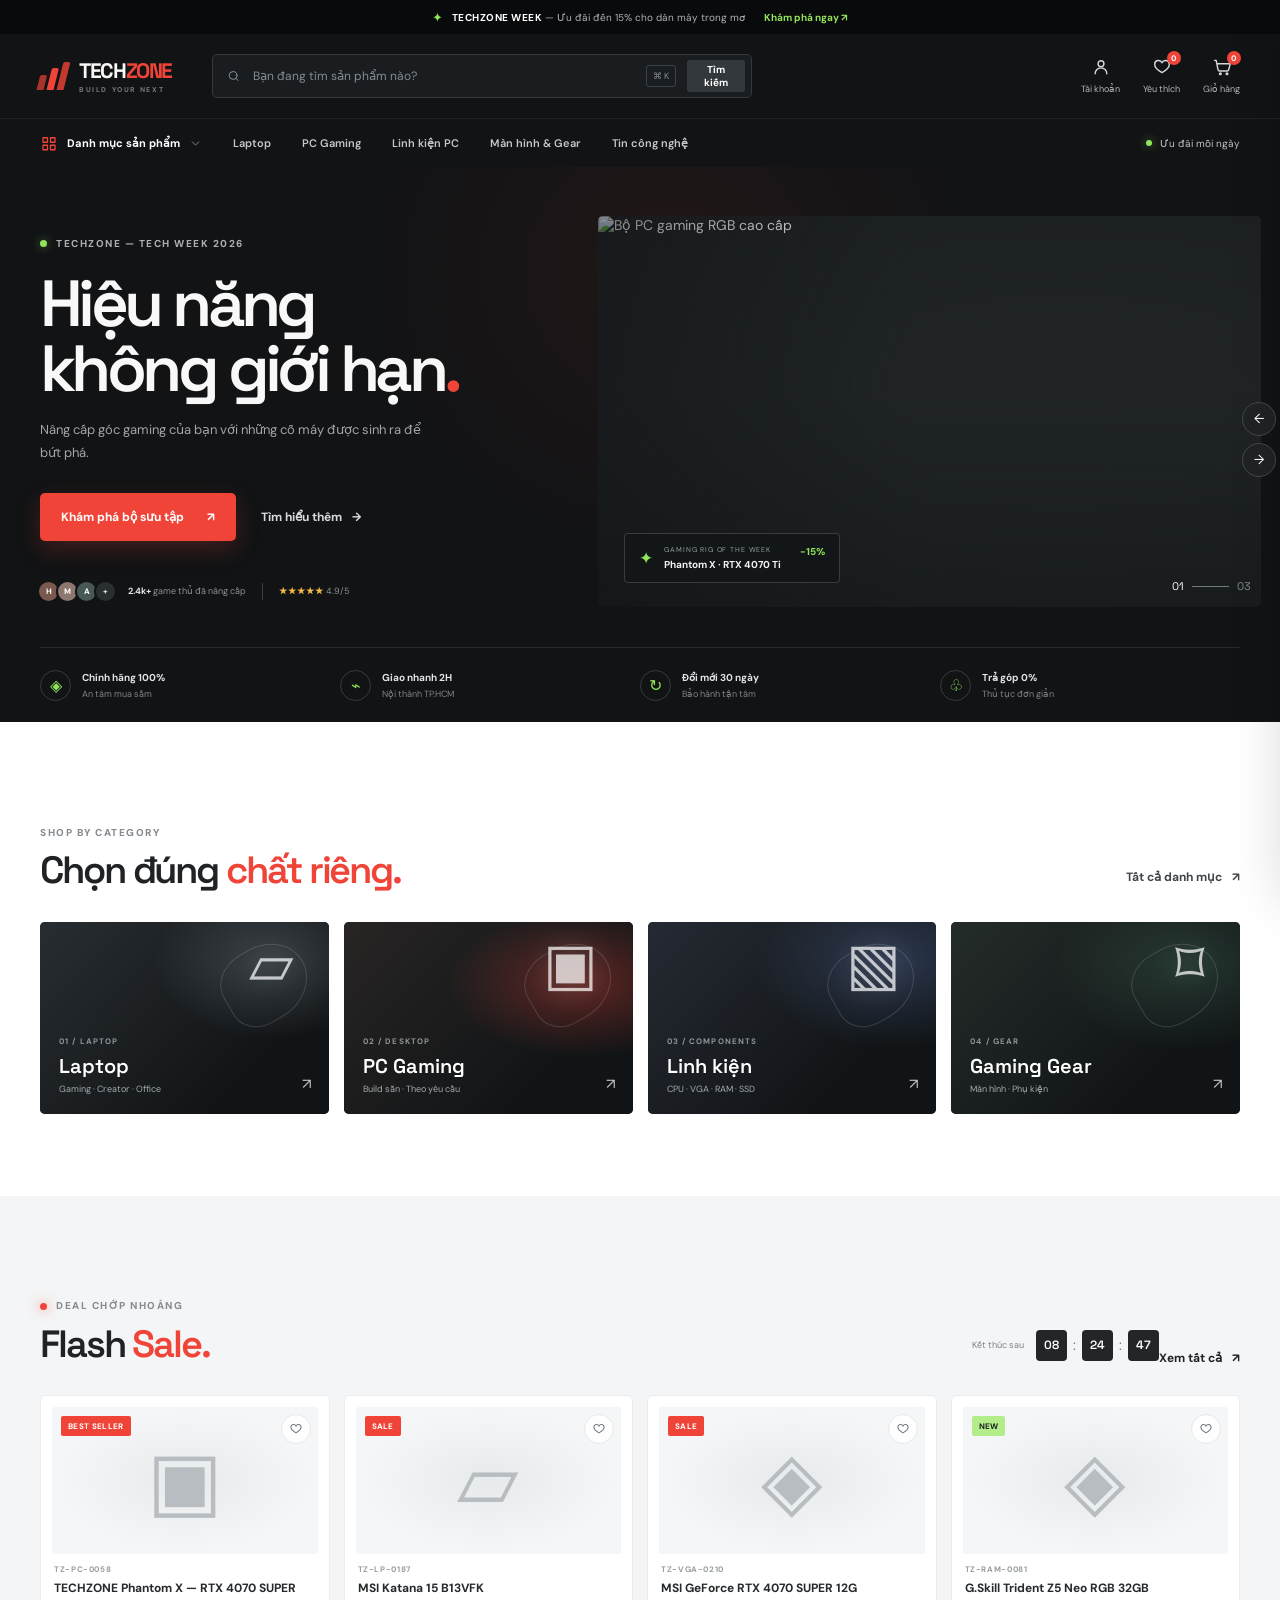
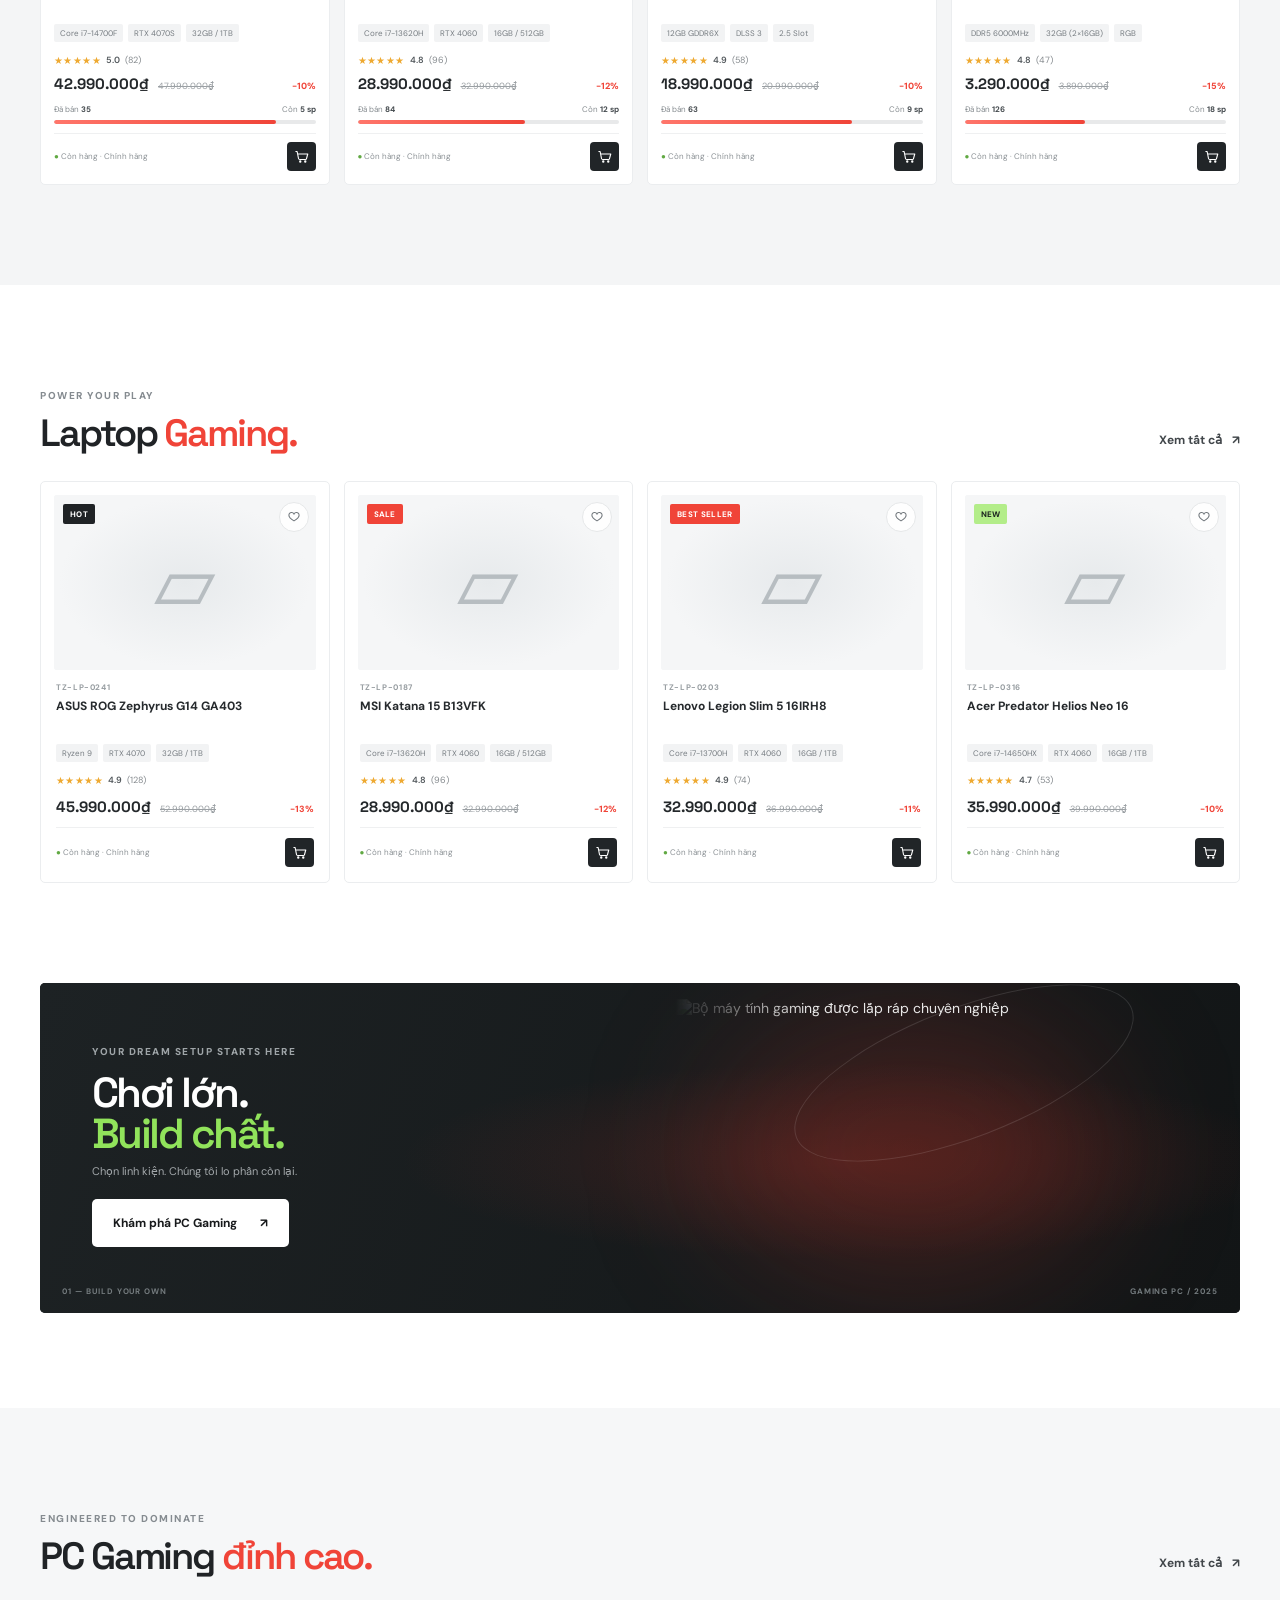
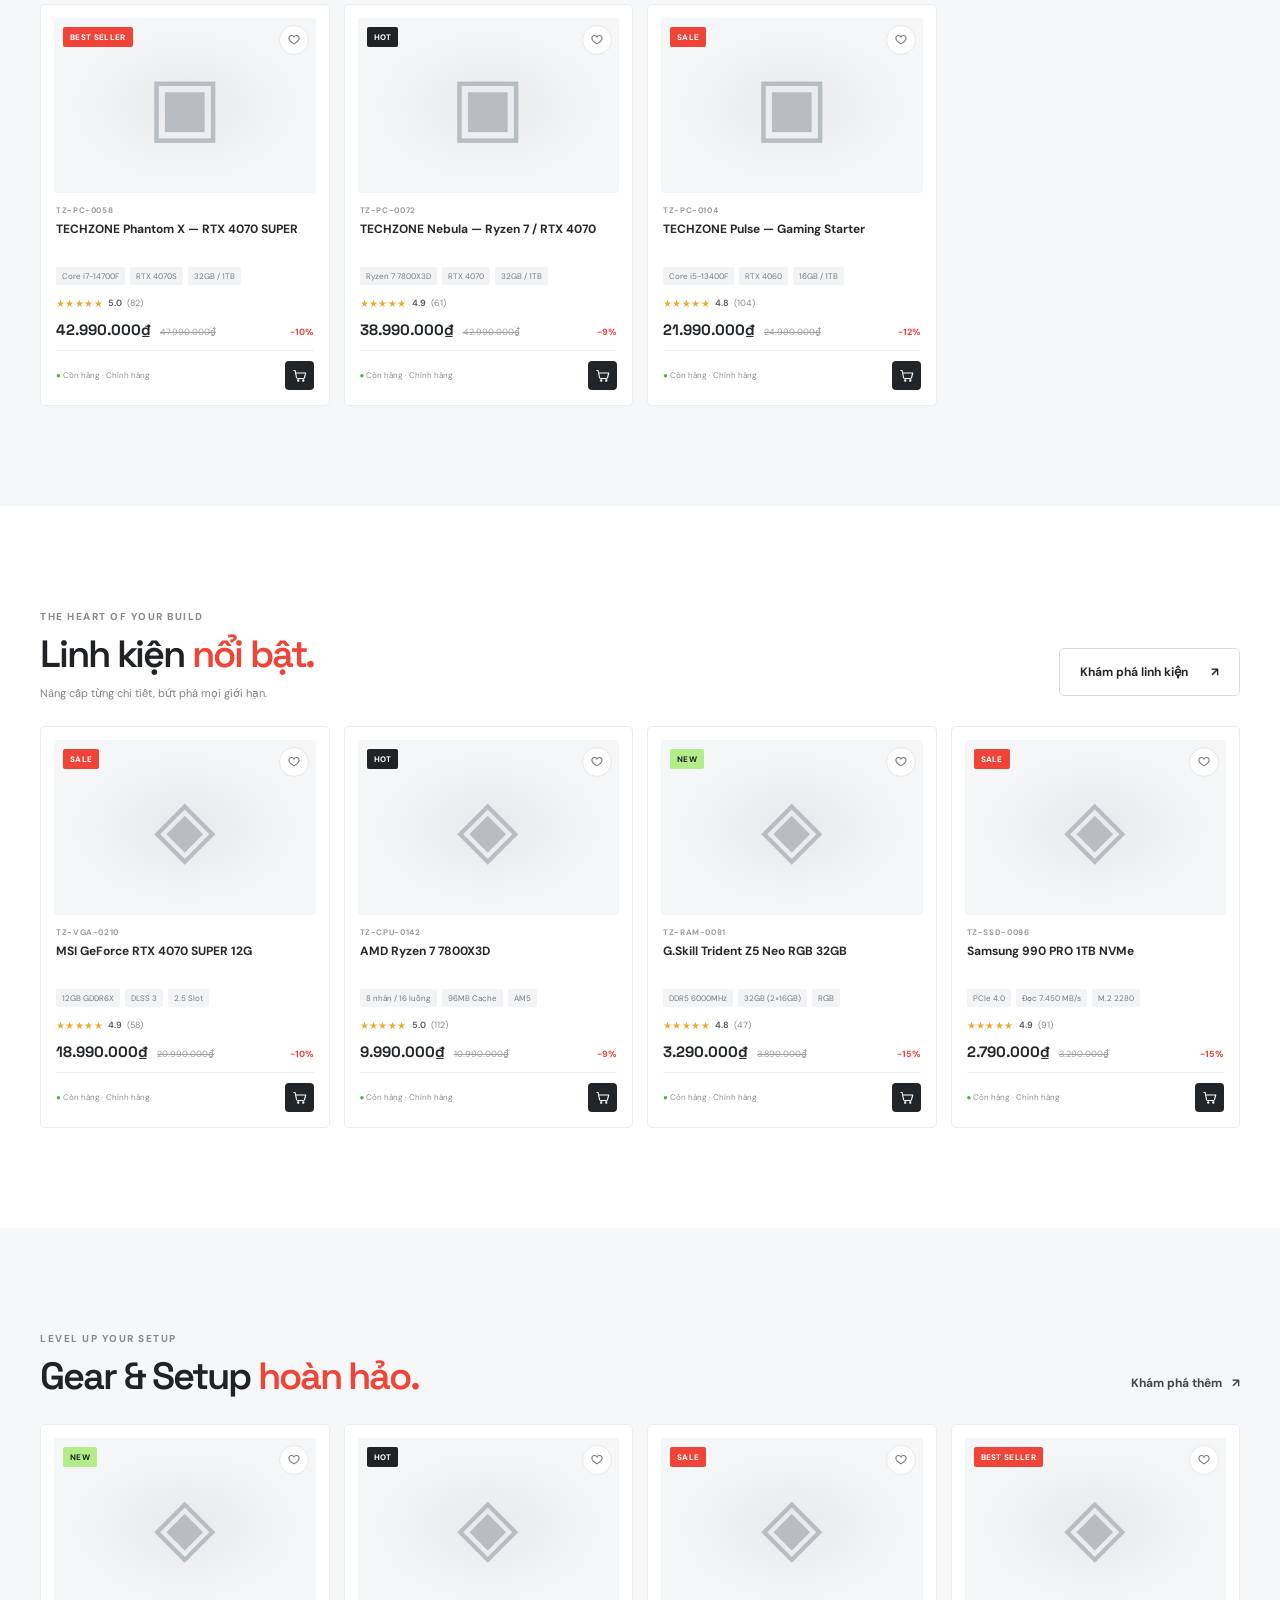
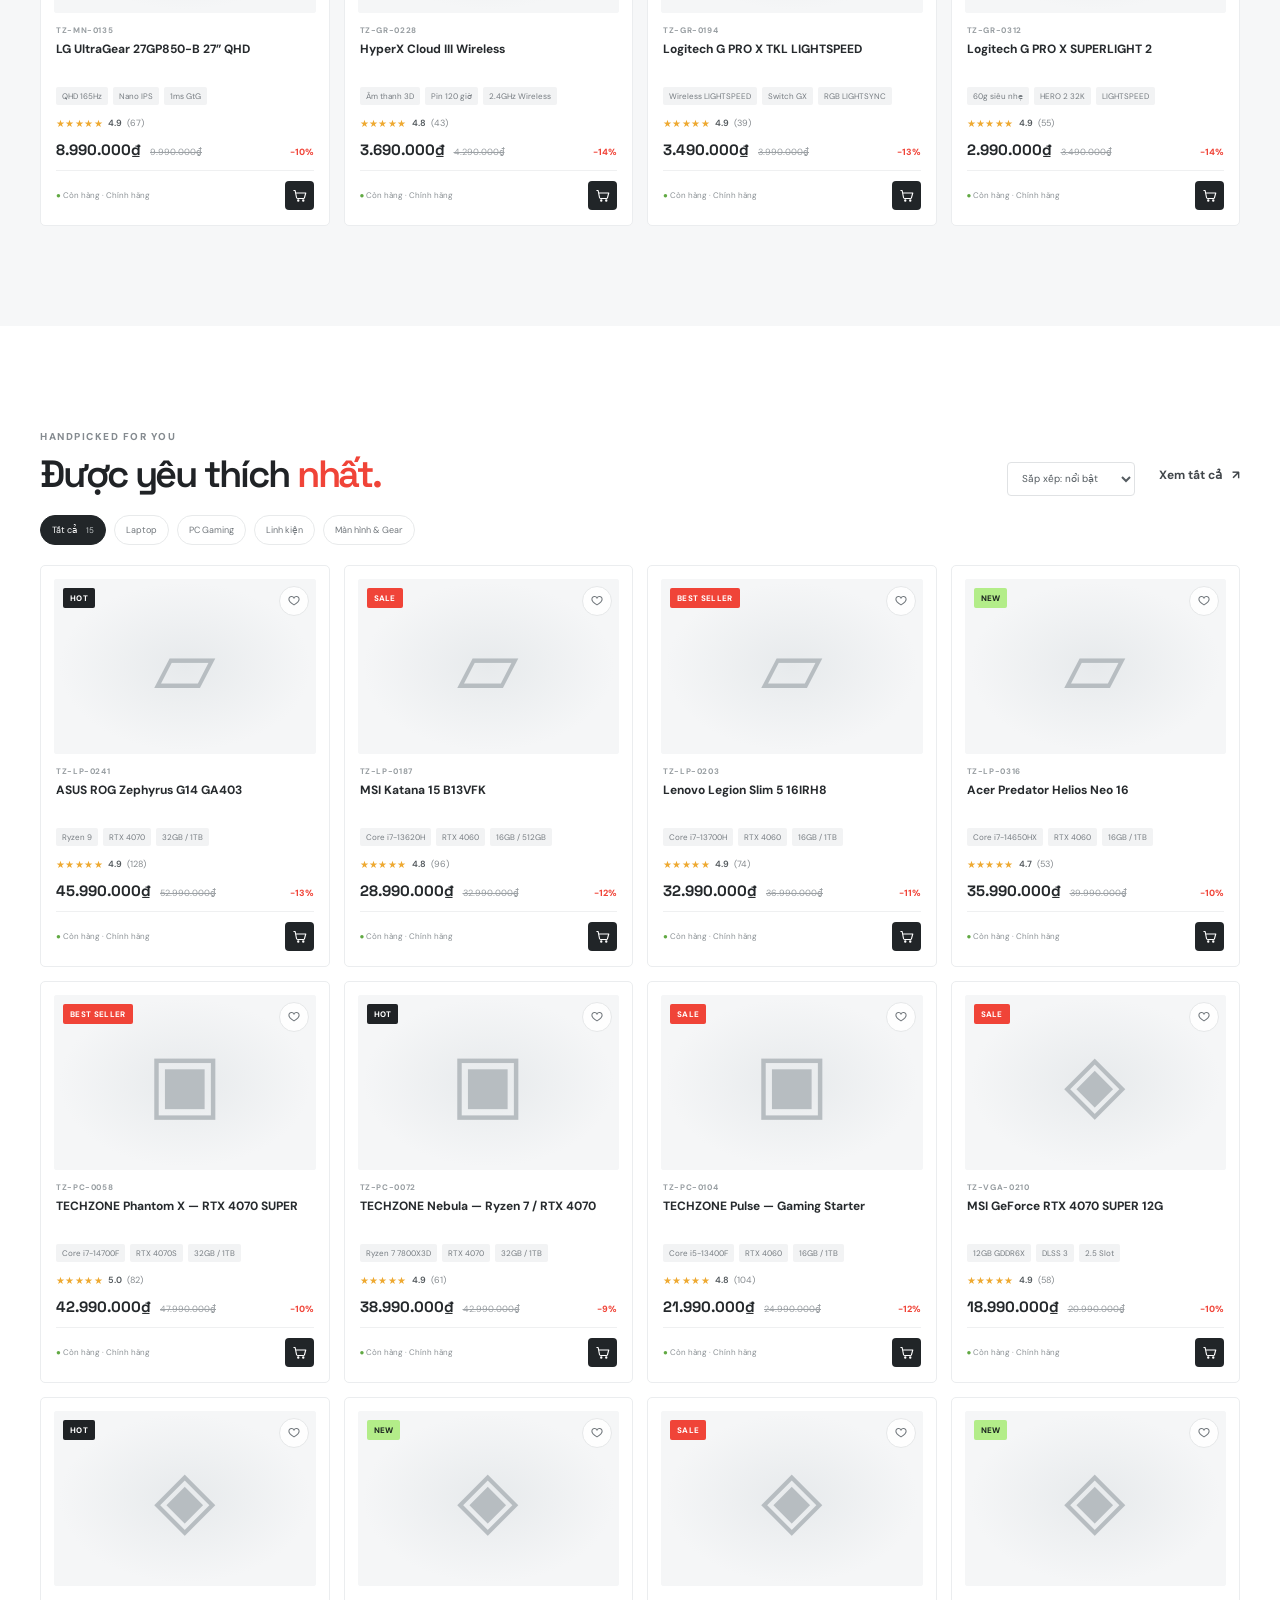
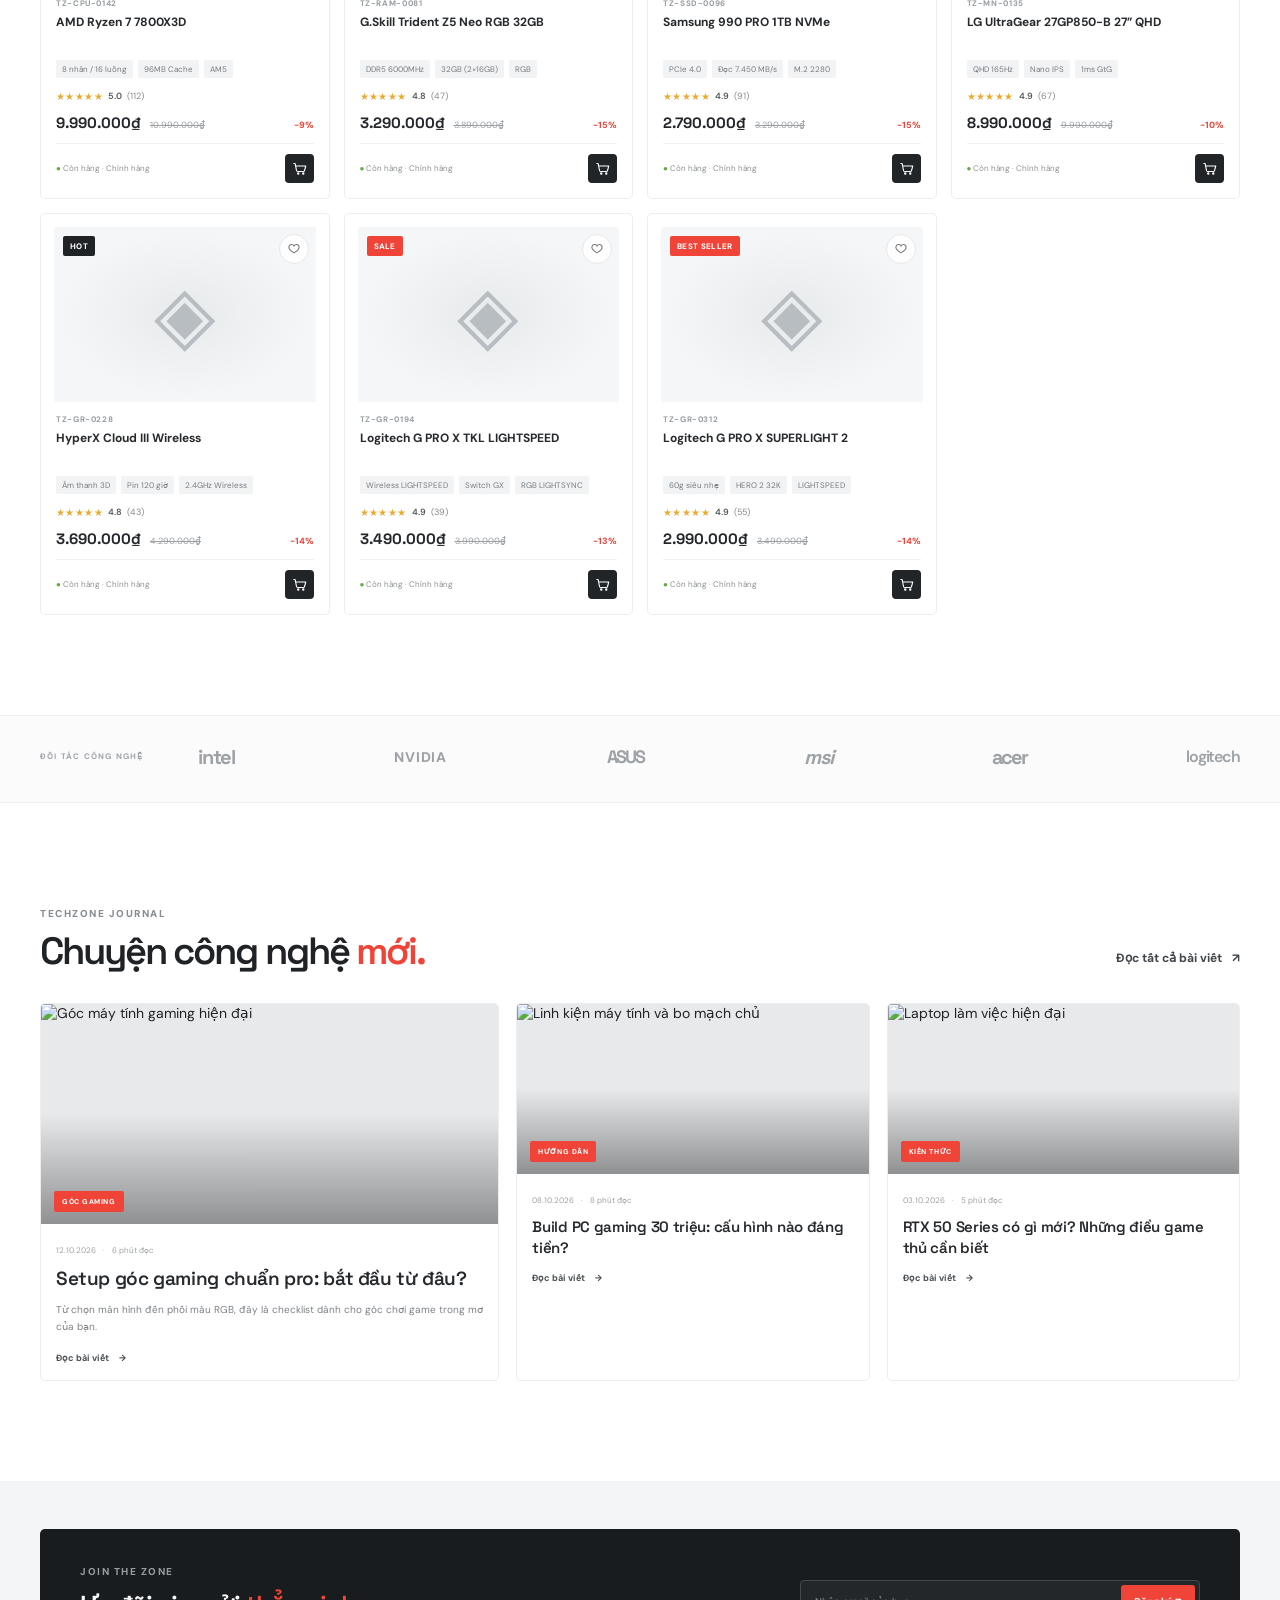
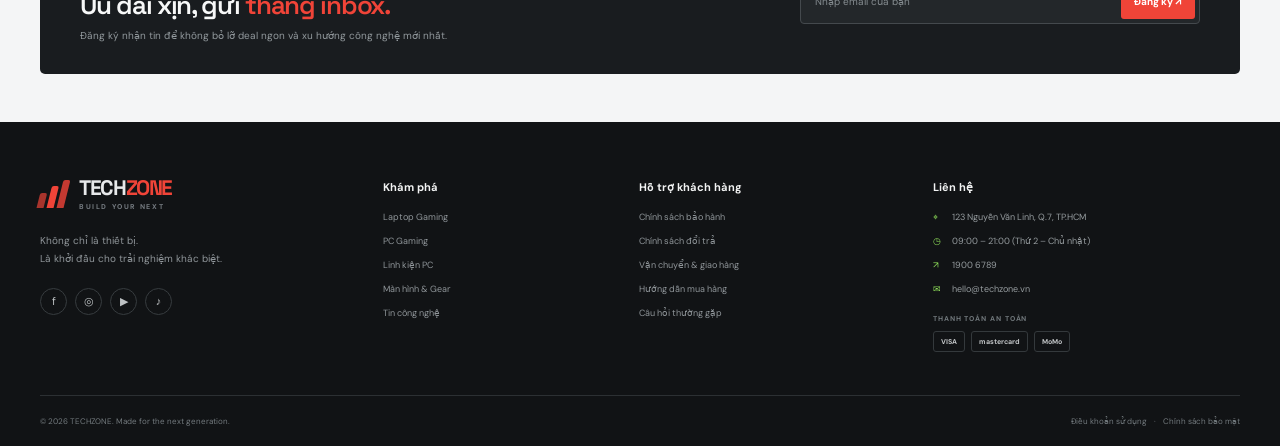
==== index.html @ 1dec79f9 "Add files via upload Cap Nhat Do An" ====
<!doctype html>
<html lang="vi">
<head>
  <meta charset="utf-8">
  <meta name="viewport" content="width=device-width, initial-scale=1">
  <meta name="theme-color" content="#101113">
  <meta name="description" content="TECHZONE - Máy tính, laptop gaming và linh kiện chính hãng với ưu đãi mỗi ngày.">
  <title>TECHZONE — Công nghệ trong tầm tay</title>
  <link rel="preconnect" href="https://fonts.googleapis.com">
  <link rel="preconnect" href="https://fonts.gstatic.com" crossorigin>
  <link href="https://fonts.googleapis.com/css2?family=DM+Sans:wght@400;500;600;700;800&family=Space+Grotesk:wght@400;500;600;700&display=swap" rel="stylesheet">
  <link rel="stylesheet" href="css/style.css">
  <script src="js/script.js" defer></script>
</head>
<body>
  <div class="announcement">
    <div class="container announcement-inner">
      <span class="announcement-mark">✦</span>
      <p><strong>TECHZONE WEEK</strong> — Ưu đãi đến 15% cho dàn máy trong mơ</p>
      <a href="#flash-sale">Khám phá ngay <span aria-hidden="true">↗</span></a>
    </div>
  </div>

  <header class="site-header">
    <div class="container header-main">
      <button class="icon-button mobile-menu-toggle" id="mobile-menu-toggle" aria-label="Mở danh mục" aria-expanded="false">
        <svg viewBox="0 0 24 24"><path d="M4 7h16M4 12h16M4 17h16"/></svg>
      </button>
      <a class="brand" href="#" aria-label="TECHZONE - Trang chủ">
        <span class="brand-mark"><span></span><span></span><span></span></span>
        <span class="brand-name">TECH<span>ZONE</span><small>BUILD YOUR NEXT</small></span>
      </a>

      <form class="search-box" id="search-form" role="search">
        <svg viewBox="0 0 24 24" aria-hidden="true"><circle cx="11" cy="11" r="7"/><path d="m20 20-4-4"/></svg>
        <input id="search-input" type="search" placeholder="Bạn đang tìm sản phẩm nào?" autocomplete="off" aria-label="Tìm kiếm sản phẩm">
        <kbd>⌘ K</kbd>
        <button type="submit" aria-label="Tìm kiếm">Tìm kiếm</button>
      </form>

      <div class="header-actions">
        <button class="header-action account-action" type="button" aria-label="Tài khoản">
          <span class="action-icon"><svg viewBox="0 0 24 24"><circle cx="12" cy="8" r="3.5"/><path d="M5 20a7 7 0 0 1 14 0"/></svg></span>
          <span class="action-label">Tài khoản</span>
        </button>
        <button class="header-action wishlist-action" id="wishlist-shortcut" type="button" aria-label="Danh sách yêu thích">
          <span class="action-icon"><svg viewBox="0 0 24 24"><path d="M20.8 8.7c0 5.2-8.8 10-8.8 10s-8.8-4.8-8.8-10a4.6 4.6 0 0 1 8.8-1.8 4.6 4.6 0 0 1 8.8 1.8Z"/></svg><i class="count-badge" id="wishlist-count">0</i></span>
          <span class="action-label">Yêu thích</span>
        </button>
        <button class="header-action cart-action" id="cart-open" type="button" aria-label="Mở giỏ hàng">
          <span class="action-icon"><svg viewBox="0 0 24 24"><path d="M3 4h2l2.2 11.2a2 2 0 0 0 2 1.6h8.9a2 2 0 0 0 1.9-1.5L22 8H6"/><circle cx="10" cy="20" r="1"/><circle cx="18" cy="20" r="1"/></svg><i class="count-badge" id="cart-count">0</i></span>
          <span class="action-label">Giỏ hàng</span>
        </button>
      </div>
    </div>
    <div class="nav-wrap" id="nav-wrap">
      <nav class="container main-nav" aria-label="Danh mục chính">
        <div class="category-nav">
          <button class="category-trigger" id="category-trigger" aria-expanded="false" aria-controls="category-menu">
            <svg viewBox="0 0 24 24"><path d="M4 5h6v6H4zM14 5h6v6h-6zM4 15h6v6H4zM14 15h6v6h-6z"/></svg>
            Danh mục sản phẩm <svg class="chevron" viewBox="0 0 24 24"><path d="m6 9 6 6 6-6"/></svg>
          </button>
          <div class="mega-menu" id="category-menu">
            <div>
              <p class="mega-title">MÁY TÍNH &amp; THIẾT BỊ</p>
              <a href="#laptop">Laptop Gaming <span>→</span></a><a href="#pc-gaming">PC Gaming <span>→</span></a><a href="#laptop">Laptop văn phòng <span>→</span></a><a href="#gear">Màn hình <span>→</span></a>
            </div>
            <div>
              <p class="mega-title">LINH KIỆN PC</p>
              <a href="#components">Card đồ họa <span>→</span></a><a href="#components">CPU &amp; Mainboard <span>→</span></a><a href="#components">RAM &amp; SSD <span>→</span></a><a href="#components">Nguồn &amp; Tản nhiệt <span>→</span></a>
            </div>
            <div class="mega-feature">
              <span class="eyebrow">PC BUILDER</span><strong>Build cấu hình<br>của riêng bạn.</strong><a href="#pc-gaming">Bắt đầu khám phá <span>↗</span></a>
            </div>
          </div>
        </div>
        <a href="#laptop">Laptop</a><a href="#pc-gaming">PC Gaming</a><a href="#components">Linh kiện PC</a><a href="#gear">Màn hình &amp; Gear</a><a href="#news">Tin công nghệ</a>
        <span class="nav-promo"><span class="live-dot"></span> Ưu đãi mỗi ngày</span>
      </nav>
    </div>
  </header>

  <main>
    <section class="hero-section">
      <div class="container hero-layout">
        <div class="hero-copy">
          <span class="eyebrow hero-eyebrow"><span class="live-dot"></span> TECHZONE — TECH WEEK 2026</span>
          <h1 id="hero-title">Hiệu năng<br>không giới hạn<span>.</span></h1>
          <p id="hero-description">Nâng cấp góc gaming của bạn với những cỗ máy được sinh ra để bứt phá.</p>
          <div class="hero-cta">
            <a class="button button-primary" id="hero-cta" href="#pc-gaming">Khám phá bộ sưu tập <span>↗</span></a>
            <a class="text-link" href="#featured">Tìm hiểu thêm <span>→</span></a>
          </div>
          <div class="hero-proof">
            <div class="avatar-stack"><i>H</i><i>M</i><i>A</i><b>+</b></div>
            <span><strong>2.4k+</strong> game thủ đã nâng cấp</span>
            <span class="proof-divider"></span>
            <span class="rating-proof"><b>★★★★★</b> 4.9/5</span>
          </div>
        </div>
        <div class="hero-visual">
          <div class="hero-image-wrap">
            <img id="hero-image" src="https://images.unsplash.com/photo-1587202372775-e229f172b9d7?auto=format&fit=crop&w=1200&q=85" alt="Bộ PC gaming RGB cao cấp" fetchpriority="high">
          </div>
          <div class="hero-image-shade"></div>
          <div class="hero-product-tag"><span class="tag-icon">✦</span><span><small>GAMING RIG OF THE WEEK</small><strong>Phantom X · RTX 4070 Ti</strong></span><b>−15%</b></div>
          <div class="hero-slide-count"><span id="slide-current">01</span><i></i> <span>03</span></div>
          <div class="hero-controls">
            <button id="hero-prev" aria-label="Slide trước">←</button><button id="hero-next" aria-label="Slide tiếp theo">→</button>
          </div>
          <div class="hero-orbit orbit-one"></div><div class="hero-orbit orbit-two"></div>
        </div>
      </div>
      <div class="container hero-bottom">
        <div class="hero-feature"><span class="feature-icon">◈</span><span><strong>Chính hãng 100%</strong><small>An tâm mua sắm</small></span></div>
        <div class="hero-feature"><span class="feature-icon">⌁</span><span><strong>Giao nhanh 2H</strong><small>Nội thành TP.HCM</small></span></div>
        <div class="hero-feature"><span class="feature-icon">↻</span><span><strong>Đổi mới 30 ngày</strong><small>Bảo hành tận tâm</small></span></div>
        <div class="hero-feature"><span class="feature-icon">♧</span><span><strong>Trả góp 0%</strong><small>Thủ tục đơn giản</small></span></div>
      </div>
    </section>

    <section class="category-section section-pad">
      <div class="container">
        <div class="section-heading">
          <div><span class="eyebrow">SHOP BY CATEGORY</span><h2>Chọn đúng <span>chất riêng.</span></h2></div>
          <a class="text-link" href="#featured">Tất cả danh mục <span>↗</span></a>
        </div>
        <div class="category-grid">
          <a class="category-card category-laptop" href="#laptop"><div class="category-symbol">▱</div><span class="category-number">01 / LAPTOP</span><strong>Laptop</strong><small>Gaming · Creator · Office</small><span class="category-arrow">↗</span></a>
          <a class="category-card category-pc" href="#pc-gaming"><div class="category-symbol">▣</div><span class="category-number">02 / DESKTOP</span><strong>PC Gaming</strong><small>Build sẵn · Theo yêu cầu</small><span class="category-arrow">↗</span></a>
          <a class="category-card category-gpu" href="#components"><div class="category-symbol">▧</div><span class="category-number">03 / COMPONENTS</span><strong>Linh kiện</strong><small>CPU · VGA · RAM · SSD</small><span class="category-arrow">↗</span></a>
          <a class="category-card category-gear" href="#gear"><div class="category-symbol">⌑</div><span class="category-number">04 / GEAR</span><strong>Gaming Gear</strong><small>Màn hình · Phụ kiện</small><span class="category-arrow">↗</span></a>
        </div>
      </div>
    </section>

    <section class="flash-section section-pad" id="flash-sale">
      <div class="container">
        <div class="flash-header">
          <div class="section-heading">
            <div><span class="eyebrow"><span class="live-dot"></span> DEAL CHỚP NHOÁNG</span><h2>Flash <span>Sale.</span></h2></div>
            <div class="countdown" aria-label="Thời gian còn lại"><span class="countdown-label">Kết thúc sau</span><b id="countdown-hours">08</b><i>:</i><b id="countdown-minutes">24</b><i>:</i><b id="countdown-seconds">51</b></div>
          </div>
          <a class="text-link" href="#featured">Xem tất cả <span>↗</span></a>
        </div>
        <div class="flash-track" id="flash-grid"></div>
      </div>
    </section>

    <section class="showcase-section section-pad" id="laptop">
      <div class="container">
        <div class="section-heading">
          <div><span class="eyebrow">POWER YOUR PLAY</span><h2>Laptop <span>Gaming.</span></h2></div>
          <div class="heading-actions"><button class="sort-control" data-sort="laptop" aria-label="Sắp xếp laptop">Giá: nổi bật <span>⌄</span></button><a class="text-link" href="#featured">Xem tất cả <span>↗</span></a></div>
        </div>
        <div class="product-grid" id="laptop-grid"></div>
      </div>
    </section>

    <section class="promo-banner-section">
      <div class="container">
        <div class="promo-banner">
          <div class="promo-copy"><span class="eyebrow">YOUR DREAM SETUP STARTS HERE</span><h2>Chơi lớn.<br><span>Build chất.</span></h2><p>Chọn linh kiện. Chúng tôi lo phần còn lại.</p><a class="button button-light" href="#pc-gaming">Khám phá PC Gaming <span>↗</span></a></div>
          <div class="promo-art"><div class="promo-glow"></div><img src="https://images.unsplash.com/photo-1591488320449-011701bb6704?auto=format&fit=crop&w=1000&q=85" alt="Bộ máy tính gaming được lắp ráp chuyên nghiệp" loading="lazy"></div>
          <div class="promo-caption"><span>01 — BUILD YOUR OWN</span><span>GAMING PC / 2025</span></div>
          <span class="promo-orbit"></span>
        </div>
      </div>
    </section>

    <section class="showcase-section pc-section section-pad" id="pc-gaming">
      <div class="container">
        <div class="section-heading">
          <div><span class="eyebrow">ENGINEERED TO DOMINATE</span><h2>PC Gaming <span>đỉnh cao.</span></h2></div>
          <div class="heading-actions"><button class="sort-control" data-sort="pc" aria-label="Sắp xếp PC Gaming">Giá: nổi bật <span>⌄</span></button><a class="text-link" href="#featured">Xem tất cả <span>↗</span></a></div>
        </div>
        <div class="product-grid" id="pc-grid"></div>
      </div>
    </section>

    <section class="component-section section-pad" id="components">
      <div class="container">
        <div class="component-heading">
          <div><span class="eyebrow">THE HEART OF YOUR BUILD</span><h2>Linh kiện <span>nổi bật.</span></h2><p>Nâng cấp từng chi tiết, bứt phá mọi giới hạn.</p></div>
          <a class="button button-outline" href="#featured">Khám phá linh kiện <span>↗</span></a>
        </div>
        <div class="product-grid" id="component-grid"></div>
      </div>
    </section>

    <section class="showcase-section pc-section section-pad" id="gear">
      <div class="container">
        <div class="section-heading">
          <div><span class="eyebrow">LEVEL UP YOUR SETUP</span><h2>Gear &amp; Setup <span>hoàn hảo.</span></h2></div>
          <a class="text-link" href="#featured">Khám phá thêm <span>↗</span></a>
        </div>
        <div class="product-grid" id="gear-grid"></div>
      </div>
    </section>

    <section class="showcase-section section-pad" id="featured">
      <div class="container">
        <div class="section-heading">
          <div><span class="eyebrow">HANDPICKED FOR YOU</span><h2>Được yêu thích <span>nhất.</span></h2></div>
          <div class="heading-actions">
            <label class="sr-only" for="product-sort">Sắp xếp sản phẩm</label>
            <select class="sort-select" id="product-sort"><option value="featured">Sắp xếp: nổi bật</option><option value="price-asc">Giá: thấp đến cao</option><option value="price-desc">Giá: cao đến thấp</option><option value="discount">Ưu đãi tốt nhất</option></select>
            <a class="text-link" href="#featured">Xem tất cả <span>↗</span></a>
          </div>
        </div>
        <div class="filter-row" id="filter-row">
          <button class="filter-chip active" data-filter="all">Tất cả <span>15</span></button><button class="filter-chip" data-filter="laptop">Laptop</button><button class="filter-chip" data-filter="pc">PC Gaming</button><button class="filter-chip" data-filter="component">Linh kiện</button><button class="filter-chip" data-filter="gear">Màn hình &amp; Gear</button>
          <span class="search-results" id="search-results" aria-live="polite"></span>
        </div>
        <div class="product-grid" id="featured-grid"></div>
        <div class="empty-state" id="empty-state" hidden><span>⌕</span><h3>Chưa tìm thấy sản phẩm phù hợp</h3><p>Thử từ khóa khác hoặc bỏ bộ lọc để khám phá thêm nhé.</p><button class="button button-outline" id="clear-search">Xóa tìm kiếm</button></div>
      </div>
    </section>

    <section class="brands-section">
      <div class="container brands-inner"><span class="eyebrow">ĐỐI TÁC CÔNG NGHỆ</span><div class="brand-list" aria-label="Thương hiệu đối tác"><span>intel</span><span class="brand-nvidia">NVIDIA</span><span class="brand-asus">ASUS</span><span class="brand-msi">msi</span><span class="brand-acer">acer</span><span class="brand-logi">logitech</span></div></div>
    </section>

    <section class="news-section section-pad" id="news">
      <div class="container">
        <div class="section-heading"><div><span class="eyebrow">TECHZONE JOURNAL</span><h2>Chuyện công nghệ <span>mới.</span></h2></div><a class="text-link" href="#news">Đọc tất cả bài viết <span>↗</span></a></div>
        <div class="news-grid">
        <article class="news-card news-featured"><a href="#news" class="news-image"><img src="https://images.unsplash.com/photo-1593305841991-05c297ba4575?auto=format&fit=crop&w=1000&q=80" alt="Góc máy tính gaming hiện đại" loading="lazy"><span class="news-category">GÓC GAMING</span></a><div class="news-info"><span class="news-meta">12.10.2026 <i>·</i> 6 phút đọc</span><h3><a href="#news">Setup góc gaming chuẩn pro: bắt đầu từ đâu?</a></h3><p>Từ chọn màn hình đến phối màu RGB, đây là checklist dành cho góc chơi game trong mơ của bạn.</p><a class="text-link" href="#news">Đọc bài viết <span>→</span></a></div></article>
        <article class="news-card"><a href="#news" class="news-image"><img src="https://images.unsplash.com/photo-1587202372634-32705e3bf49c?auto=format&fit=crop&w=800&q=80" alt="Linh kiện máy tính và bo mạch chủ" loading="lazy"><span class="news-category">HƯỚNG DẪN</span></a><div class="news-info"><span class="news-meta">08.10.2026 <i>·</i> 8 phút đọc</span><h3><a href="#news">Build PC gaming 30 triệu: cấu hình nào đáng tiền?</a></h3><a class="text-link" href="#news">Đọc bài viết <span>→</span></a></div></article>
        <article class="news-card"><a href="#news" class="news-image"><img src="https://images.unsplash.com/photo-1593640408182-31c70c8268f5?auto=format&fit=crop&w=800&q=80" alt="Laptop làm việc hiện đại" loading="lazy"><span class="news-category">KIẾN THỨC</span></a><div class="news-info"><span class="news-meta">03.10.2026 <i>·</i> 5 phút đọc</span><h3><a href="#news">RTX 50 Series có gì mới? Những điều game thủ cần biết</a></h3><a class="text-link" href="#news">Đọc bài viết <span>→</span></a></div></article>
        </div>
      </div>
    </section>

    <section class="newsletter-section"><div class="container newsletter-inner"><div><span class="eyebrow">JOIN THE ZONE</span><h2>Ưu đãi xịn, gửi <span>thẳng inbox.</span></h2><p>Đăng ký nhận tin để không bỏ lỡ deal ngon và xu hướng công nghệ mới nhất.</p></div><form id="newsletter-form" class="newsletter-form"><label class="sr-only" for="newsletter-email">Email của bạn</label><input id="newsletter-email" type="email" placeholder="Nhập email của bạn" required><button type="submit" aria-label="Đăng ký nhận tin">Đăng ký <span>↗</span></button></form></div></section>
  </main>

  <footer class="site-footer">
    <div class="container footer-main">
      <div class="footer-about"><a class="brand footer-brand" href="#"><span class="brand-mark"><span></span><span></span><span></span></span><span class="brand-name">TECH<span>ZONE</span><small>BUILD YOUR NEXT</small></span></a><p>Không chỉ là thiết bị.<br>Là khởi đầu cho trải nghiệm khác biệt.</p><div class="social-links"><a href="#footer" aria-label="Facebook">f</a><a href="#footer" aria-label="Instagram">◎</a><a href="#footer" aria-label="Youtube">▶</a><a href="#footer" aria-label="TikTok">♪</a></div></div>
      <div class="footer-column"><h3>Khám phá</h3><a href="#laptop">Laptop Gaming</a><a href="#pc-gaming">PC Gaming</a><a href="#components">Linh kiện PC</a><a href="#gear">Màn hình &amp; Gear</a><a href="#news">Tin công nghệ</a></div>
      <div class="footer-column"><h3>Hỗ trợ khách hàng</h3><a href="#footer">Chính sách bảo hành</a><a href="#footer">Chính sách đổi trả</a><a href="#footer">Vận chuyển &amp; giao hàng</a><a href="#footer">Hướng dẫn mua hàng</a><a href="#footer">Câu hỏi thường gặp</a></div>
      <div class="footer-contact"><h3>Liên hệ</h3><p><span>⌖</span> 123 Nguyễn Văn Linh, Q.7, TP.HCM</p><p><span>◷</span> 09:00 – 21:00 (Thứ 2 – Chủ nhật)</p><a href="tel:19006789"><span>↗</span> 1900 6789</a><a href="mailto:hello@techzone.vn"><span>✉</span> hello@techzone.vn</a><div class="payment-label">THANH TOÁN AN TOÀN</div><div class="payment-methods"><b>VISA</b><b>mastercard</b><b>MoMo</b></div></div>
    </div>
    <div class="container footer-bottom"><span>© 2026 TECHZONE. Made for the next generation.</span><span>Điều khoản sử dụng <i>·</i> Chính sách bảo mật</span></div>
  </footer>

  <div class="overlay" id="overlay"></div>
  <aside class="cart-drawer" id="cart-drawer" aria-label="Giỏ hàng" aria-hidden="true">
    <div class="drawer-header"><div><span class="eyebrow">YOUR SELECTION</span><h2>Giỏ hàng <span id="drawer-item-count">(0)</span></h2></div><button class="close-button" id="cart-close" aria-label="Đóng giỏ hàng">×</button></div>
    <div class="cart-items" id="cart-items"></div>
    <div class="cart-empty" id="cart-empty"><span>▱</span><h3>Giỏ hàng đang trống</h3><p>Thêm món đồ yêu thích để bắt đầu build setup nhé.</p><button class="button button-outline" id="continue-shopping">Tiếp tục mua sắm</button></div>
    <div class="cart-summary" id="cart-summary"><div><span>Tạm tính</span><strong id="cart-subtotal">0₫</strong></div><div><span>Phí vận chuyển</span><strong class="free-shipping">Miễn phí</strong></div><div class="cart-total"><span>Tổng cộng</span><strong id="cart-total">0₫</strong></div><button class="button button-primary checkout-button" id="checkout-button">Tiến hành đặt hàng <span>→</span></button><small>Đã bao gồm VAT · Thanh toán an toàn</small></div>
  </aside>

  <dialog class="quick-view" id="quick-view" aria-label="Thông tin sản phẩm"><button class="close-button modal-close" id="modal-close" aria-label="Đóng">×</button><div class="quick-view-content" id="quick-view-content"></div></dialog>
  <div class="toast-region" id="toast-region" aria-live="polite"></div>
</body>
</html>
---- css/style.css ----
:root {
  color-scheme: dark;
  --ink: #111315;
  --ink-soft: #171a1d;
  --panel: #1b1e21;
  --panel-light: #22262a;
  --paper: #f5f6f7;
  --white: #fff;
  --muted: #8c9298;
  --muted-dark: #636970;
  --line: rgba(255, 255, 255, .1);
  --line-light: #e5e7e9;
  --red: #f04438;
  --red-dark: #d93027;
  --green: #91e35b;
  --font: "DM Sans", sans-serif;
  --display: "Space Grotesk", sans-serif;
  --container: 1200px;
  --shadow: 0 20px 60px rgba(15, 20, 25, .09);
}

* { box-sizing: border-box; }
html { scroll-behavior: smooth; scroll-padding-top: 100px; }
body { margin: 0; color: #202326; background: #fff; font-family: var(--font); font-size: 14px; -webkit-font-smoothing: antialiased; }
body, button, input, select { font-family: var(--font); }
button, a, select { -webkit-tap-highlight-color: transparent; }
button { color: inherit; }
a { color: inherit; text-decoration: none; }
img { display: block; max-width: 100%; }
.container { width: min(var(--container), calc(100% - 56px)); margin-inline: auto; }
.section-pad { padding: 100px 0; }
.sr-only { position: absolute; width: 1px; height: 1px; padding: 0; margin: -1px; overflow: hidden; clip: rect(0,0,0,0); white-space: nowrap; border: 0; }
.eyebrow { display: inline-flex; align-items: center; gap: 9px; color: #8a8f94; font-size: 10px; font-weight: 800; letter-spacing: .15em; line-height: 1.4; }
.live-dot { width: 7px; height: 7px; display: inline-block; border-radius: 50%; background: var(--red); box-shadow: 0 0 12px rgba(240, 68, 56, .7); }
.button { min-height: 48px; display: inline-flex; align-items: center; justify-content: center; gap: 23px; padding: 0 20px; border: 1px solid transparent; border-radius: 5px; cursor: pointer; font-size: 12px; font-weight: 700; transition: transform .2s, background .2s, box-shadow .2s, color .2s; }
.button:hover { transform: translateY(-2px); }
.button-primary { color: white; background: var(--red); box-shadow: 0 8px 24px rgba(240, 68, 56, .22); }
.button-primary:hover { background: #ff5548; box-shadow: 0 10px 28px rgba(240, 68, 56, .34); }
.button-outline { color: #25292c; border-color: #d9dcdf; background: transparent; }
.button-outline:hover { color: var(--red); border-color: var(--red); }
.button-light { color: #17191b; background: white; }
.button-light:hover { background: #e8e9eb; }
.text-link { display: inline-flex; align-items: center; gap: 10px; font-size: 12px; font-weight: 700; transition: color .2s, gap .2s; }
.text-link:hover { color: var(--red); gap: 15px; }

/* Announcement and navigation */
.announcement { height: 34px; color: #e6e7e8; background: #090a0b; font-size: 10px; }
.announcement-inner { height: 100%; display: flex; align-items: center; justify-content: center; gap: 9px; }
.announcement-mark { color: var(--green); font-size: 13px; }
.announcement p { margin: 0; color: #aeb2b5; }
.announcement p strong { color: #fff; letter-spacing: .05em; }
.announcement a { margin-left: 10px; color: var(--green); font-size: 10px; font-weight: 700; }
.site-header { position: relative; z-index: 20; background: #111315; color: #f8f8f8; }
.header-main { min-height: 84px; display: flex; align-items: center; gap: 40px; }
.brand { flex: 0 0 auto; display: inline-flex; align-items: center; gap: 11px; }
.brand-mark { height: 28px; width: 28px; display: inline-flex; align-items: flex-end; gap: 3px; transform: skew(-14deg); }
.brand-mark span { width: 7px; display: block; background: var(--red); border-radius: 2px 2px 0 0; }
.brand-mark span:first-child { height: 15px; opacity: .68; }
.brand-mark span:nth-child(2) { height: 22px; }
.brand-mark span:nth-child(3) { height: 28px; opacity: .8; }
.brand-name { position: relative; font-family: var(--display); font-size: 21px; line-height: 1; font-weight: 700; letter-spacing: -.065em; }
.brand-name > span { color: var(--red); }
.brand-name small { display: block; margin-top: 5px; font-family: var(--font); font-size: 7px; font-weight: 700; letter-spacing: .23em; color: #777d83; }
.search-box { height: 44px; max-width: 540px; flex: 1; display: flex; align-items: center; gap: 11px; padding: 0 6px 0 14px; border: 1px solid #363a3e; border-radius: 5px; background: #1a1d20; transition: border-color .2s, box-shadow .2s; }
.search-box:focus-within { border-color: var(--red); box-shadow: 0 0 0 3px rgba(240,68,56,.12); }
.search-box > svg, .header-action svg, .category-trigger svg { width: 18px; height: 18px; fill: none; stroke: currentColor; stroke-width: 1.7; stroke-linecap: round; stroke-linejoin: round; }
.search-box > svg { color: #92989e; }
.search-box input { width: 100%; min-width: 40px; border: 0; outline: 0; color: #f7f7f7; background: transparent; font-size: 12px; }
.search-box input::placeholder { color: #858b91; }
.search-box kbd { flex: 0 0 auto; padding: 4px 6px; border: 1px solid #3c4145; border-radius: 3px; color: #858b91; font: 9px var(--font); }
.search-box button { height: 32px; padding: 0 13px; border: 0; border-radius: 3px; color: white; background: #33383c; cursor: pointer; font-size: 10px; font-weight: 700; transition: background .2s; }
.search-box button:hover { background: var(--red); }
.header-actions { display: flex; align-items: center; gap: 23px; margin-left: auto; }
.header-action { display: flex; flex-direction: column; align-items: center; gap: 5px; padding: 0; border: 0; color: #d6d8da; background: transparent; cursor: pointer; }
.action-icon { position: relative; height: 21px; }
.action-icon svg { width: 20px; height: 20px; }
.action-label { color: #b4b8bb; font-size: 9px; white-space: nowrap; }
.header-action:hover, .header-action:hover .action-label { color: #fff; }
.count-badge { position: absolute; top: -6px; right: -9px; min-width: 14px; height: 14px; display: grid; place-items: center; padding: 0 3px; border-radius: 20px; color: #fff; background: var(--red); font-size: 8px; font-style: normal; font-weight: 700; }
.mobile-menu-toggle { display: none; }
.nav-wrap { border-top: 1px solid rgba(255,255,255,.065); }
.main-nav { height: 48px; display: flex; align-items: center; gap: 31px; }
.main-nav > a { color: #c5c8ca; font-size: 11px; font-weight: 600; transition: color .2s; }
.main-nav > a:hover { color: #fff; }
.category-nav { height: 100%; display: flex; align-items: center; }
.category-trigger { height: 100%; display: flex; align-items: center; gap: 9px; padding: 0; border: 0; color: #fff; background: transparent; cursor: pointer; font-size: 11px; font-weight: 700; }
.category-trigger > svg:first-child { color: var(--red); }
.category-trigger .chevron { width: 13px; height: 13px; color: #8b9094; transition: transform .2s; }
.category-trigger[aria-expanded="true"] .chevron { transform: rotate(180deg); }
.nav-promo { display: inline-flex; align-items: center; gap: 8px; margin-left: auto; color: #c1c4c6; font-size: 10px; }
.nav-promo .live-dot { width: 6px; height: 6px; background: var(--green); box-shadow: 0 0 10px rgba(145,227,91,.6); }
.mega-menu { position: absolute; top: calc(100% - 1px); left: max(28px, calc((100% - var(--container))/2)); z-index: 25; width: min(780px, calc(100vw - 56px)); display: grid; grid-template-columns: 1fr 1fr 1.2fr; gap: 30px; padding: 28px; border: 1px solid #303438; border-radius: 0 0 7px 7px; background: #171a1c; box-shadow: 0 25px 50px rgba(0,0,0,.3); opacity: 0; visibility: hidden; transform: translateY(8px); transition: .22s ease; }
.category-nav.menu-open .mega-menu { opacity: 1; visibility: visible; transform: translateY(0); }
.mega-title { margin: 0 0 14px; color: #767c81; font-size: 9px; font-weight: 800; letter-spacing: .12em; }
.mega-menu > div:not(.mega-feature) a { display: flex; justify-content: space-between; padding: 8px 0; color: #d1d3d4; font-size: 11px; }
.mega-menu > div:not(.mega-feature) a span { color: #73797e; }
.mega-menu > div:not(.mega-feature) a:hover { color: var(--red); }
.mega-feature { min-height: 155px; display: flex; flex-direction: column; align-items: flex-start; justify-content: center; padding: 21px; background: radial-gradient(ellipse at 100% 0, rgba(240,68,56,.25), transparent 60%), #202427; }
.mega-feature .eyebrow { color: #a5a9ad; font-size: 8px; }
.mega-feature strong { margin: 10px 0 14px; color: #fff; font: 600 20px/1.15 var(--display); }
.mega-feature a { color: var(--green); font-size: 10px; font-weight: 700; }

/* Hero */
.hero-section { position: relative; overflow: hidden; color: #f8f8f8; background: #111315; }
.hero-section:before { position: absolute; top: -220px; left: 25%; width: 700px; height: 650px; border-radius: 50%; background: radial-gradient(ellipse, rgba(114,39,34,.16), transparent 66%); content: ""; pointer-events: none; }
.hero-layout { min-height: 480px; display: grid; grid-template-columns: .88fr 1.12fr; align-items: center; gap: 40px; padding-top: 24px; }
.hero-copy { position: relative; z-index: 2; padding: 28px 0 30px; }
.hero-eyebrow { color: #a9afb3; }
.hero-eyebrow .live-dot { background: var(--green); box-shadow: 0 0 10px rgba(145,227,91,.5); }
.hero-copy h1 { margin: 21px 0 16px; font: 600 clamp(43px, 5.1vw, 68px)/.99 var(--display); letter-spacing: -.07em; }
.hero-copy h1 span, .section-heading h2 span, .component-heading h2 span, .newsletter-inner h2 span { color: var(--red); }
.hero-copy > p { max-width: 390px; margin: 0; color: #a0a5a9; font-size: 13px; line-height: 1.8; }
.hero-cta { display: flex; align-items: center; gap: 25px; margin-top: 28px; }
.hero-cta .text-link { color: #d8dadb; }
.hero-proof { display: flex; align-items: center; gap: 11px; margin-top: 39px; color: #8c9296; font-size: 9px; }
.hero-proof strong { color: #e7e8e9; }
.avatar-stack { display: flex; align-items: center; padding-left: 1px; }
.avatar-stack i, .avatar-stack b { width: 23px; height: 23px; display: grid; place-items: center; margin-left: -4px; border: 2px solid #111315; border-radius: 50%; color: white; background: #79594d; font-size: 8px; font-style: normal; font-weight: 700; }
.avatar-stack i:nth-child(2) { background: #8c7771; }
.avatar-stack i:nth-child(3) { background: #475857; }
.avatar-stack b { color: #e6e9e9; background: #292e31; }
.proof-divider { width: 1px; height: 17px; margin: 0 5px; background: #3a3e40; }
.rating-proof b { color: #f4b844; letter-spacing: 1px; }
.hero-visual { position: relative; height: 430px; margin-right: -25px; }
.hero-image-wrap { position: absolute; inset: 12px 4px 27px 8px; overflow: hidden; border-radius: 5px; background: #202426; }
.hero-image-wrap:after { position: absolute; inset: 0; background: linear-gradient(90deg, rgba(17,19,21,.38), transparent 48%), linear-gradient(0deg, rgba(17,19,21,.35), transparent 55%); content: ""; }
.hero-image-wrap img { width: 100%; height: 100%; object-fit: cover; object-position: center; animation: heroReveal 1.2s ease both; }
.hero-image-shade { position: absolute; inset: 12px 4px 27px 8px; background: radial-gradient(ellipse at 70% 50%, transparent 30%, rgba(10,12,13,.18) 100%); pointer-events: none; }
.hero-product-tag { position: absolute; bottom: 51px; left: 34px; z-index: 2; display: flex; align-items: center; gap: 11px; padding: 11px 14px; border: 1px solid rgba(255,255,255,.16); border-radius: 4px; background: rgba(19,22,23,.83); backdrop-filter: blur(12px); }
.tag-icon { color: var(--green); font-size: 17px; }
.hero-product-tag small, .hero-product-tag strong { display: block; }
.hero-product-tag small { margin-bottom: 4px; color: #969da1; font-size: 7px; letter-spacing: .12em; }
.hero-product-tag strong { color: #f1f2f3; font-size: 10px; }
.hero-product-tag > b { align-self: flex-start; margin-left: 8px; color: var(--green); font-size: 10px; }
.hero-slide-count { position: absolute; right: 14px; bottom: 41px; display: flex; align-items: center; gap: 8px; color: #858b8f; font: 11px var(--display); }
.hero-slide-count span:first-child { color: #fff; }
.hero-slide-count i { width: 37px; height: 1px; background: #73797d; }
.hero-controls { position: absolute; top: 46%; right: -11px; z-index: 3; display: flex; flex-direction: column; gap: 7px; }
.hero-controls button { width: 34px; height: 34px; border: 1px solid #45494c; border-radius: 50%; color: white; background: #202326; cursor: pointer; transition: .2s; }
.hero-controls button:hover { border-color: var(--red); background: var(--red); }
.hero-orbit { position: absolute; z-index: -1; border: 1px solid rgba(240,68,56,.2); border-radius: 50%; transform: rotate(-20deg); }
.orbit-one { width: 500px; height: 150px; top: 55px; right: -80px; }
.orbit-two { width: 500px; height: 205px; top: 30px; right: -85px; opacity: .55; }
.hero-bottom { min-height: 75px; display: grid; grid-template-columns: repeat(4,1fr); border-top: 1px solid rgba(255,255,255,.09); }
.hero-feature { display: flex; align-items: center; gap: 11px; padding: 10px 15px 10px 0; }
.feature-icon { width: 31px; height: 31px; display: grid; place-items: center; border: 1px solid #373b3f; border-radius: 50%; color: var(--green); font-size: 16px; }
.hero-feature strong, .hero-feature small { display: block; }
.hero-feature strong { color: #e3e4e5; font-size: 10px; }
.hero-feature small { margin-top: 4px; color: #7f858a; font-size: 9px; }

/* Shared section headings */
.section-heading { display: flex; align-items: flex-end; justify-content: space-between; gap: 20px; margin-bottom: 30px; }
.section-heading .eyebrow, .component-heading .eyebrow { color: #858b90; }
.section-heading h2, .component-heading h2 { margin: 9px 0 0; color: #202326; font: 600 clamp(28px, 3vw, 38px)/1.13 var(--display); letter-spacing: -.055em; }
.section-heading > .text-link, .heading-actions .text-link { margin-bottom: 7px; color: #41464a; }
.heading-actions { display: flex; align-items: center; gap: 24px; }
.sort-select, .sort-control { height: 34px; padding: 0 10px; border: 1px solid #e0e2e4; border-radius: 4px; color: #555c61; background: white; cursor: pointer; font-size: 10px; }
.sort-control { display: none; }

/* Category cards */
.category-section { padding-bottom: 82px; }
.category-grid { display: grid; grid-template-columns: repeat(4, 1fr); gap: 15px; }
.category-card { position: relative; min-height: 192px; overflow: hidden; display: flex; flex-direction: column; justify-content: flex-end; padding: 19px; border-radius: 5px; color: #fff; background: #1b2023; isolation: isolate; transition: transform .25s, box-shadow .25s; }
.category-card:before { position: absolute; inset: 0; z-index: -1; background: radial-gradient(ellipse at 80% 20%, rgba(200,216,228,.2), transparent 36%), linear-gradient(135deg, #282d31, #111416 76%); content: ""; transition: transform .5s; }
.category-card:nth-child(2):before { background: radial-gradient(ellipse at 82% 32%, rgba(240,68,56,.34), transparent 40%), linear-gradient(135deg, #282524, #111416 75%); }
.category-card:nth-child(3):before { background: radial-gradient(ellipse at 86% 20%, rgba(85,112,170,.35), transparent 40%), linear-gradient(135deg, #252a33, #111416 75%); }
.category-card:nth-child(4):before { background: radial-gradient(ellipse at 82% 23%, rgba(83,142,115,.26), transparent 40%), linear-gradient(135deg, #242c29, #111416 75%); }
.category-card:after { position: absolute; top: 24px; right: 20px; width: 85px; height: 73px; border: 1px solid rgba(255,255,255,.14); border-radius: 45% 55% 60% 40%; transform: rotate(-30deg); content: ""; }
.category-card:hover { transform: translateY(-5px); box-shadow: var(--shadow); }
.category-card:hover:before { transform: scale(1.05); }
.category-symbol { position: absolute; top: 13px; right: 35px; color: rgba(255,255,255,.72); font: 58px/1 var(--display); text-shadow: 0 0 30px rgba(255,255,255,.16); }
.category-number { color: #8e9599; font-size: 8px; font-weight: 700; letter-spacing: .14em; }
.category-card strong { margin-top: 7px; font: 600 20px var(--display); }
.category-card small { margin-top: 4px; color: #a5aaad; font-size: 9px; }
.category-arrow { position: absolute; right: 18px; bottom: 20px; color: #c1c5c7; font-size: 15px; transition: color .2s, transform .2s; }
.category-card:hover .category-arrow { color: var(--green); transform: translate(2px,-2px); }

/* Flash sale and product cards */
.flash-section { background: #f4f5f6; }
.flash-section .section-heading { margin: 0; }
.flash-section .section-heading h2 span { color: var(--red); }
.flash-header { display: flex; align-items: flex-end; justify-content: space-between; margin-bottom: 29px; }
.flash-header .section-heading { flex: 1; }
.countdown { display: flex; align-items: center; gap: 6px; margin: 0 0 5px 33px; }
.countdown-label { margin-right: 6px; color: #7c8287; font-size: 9px; }
.countdown b { width: 31px; height: 31px; display: grid; place-items: center; border-radius: 4px; color: #fff; background: #222629; font: 600 12px var(--display); }
.countdown i { color: #73787c; font-style: normal; }
.flash-track { display: grid; grid-template-columns: repeat(4, 1fr); gap: 14px; }
.product-card { position: relative; min-width: 0; overflow: hidden; padding: 13px; border: 1px solid #ebedef; border-radius: 5px; background: #fff; transition: transform .25s, border-color .25s, box-shadow .25s; }
.product-card:hover { z-index: 2; border-color: #d5d8db; box-shadow: 0 16px 38px rgba(27,31,35,.1); transform: translateY(-5px); }
.product-media { position: relative; height: 175px; overflow: hidden; display: grid; place-items: center; border-radius: 3px; background: #f5f6f7; }
.product-media:before { position: absolute; inset: 0; background: radial-gradient(ellipse at 50% 53%, rgba(210,215,219,.28), transparent 68%); content: ""; }
.product-media img { position: relative; z-index: 1; width: 91%; height: 91%; object-fit: contain; mix-blend-mode: multiply; transition: transform .45s cubic-bezier(.2,.75,.25,1); }
.image-fallback { position: absolute; inset: 0; display: grid; place-items: center; color: #b7bdc1; background: radial-gradient(ellipse at 50% 50%, #e7eaec, #f5f6f7 68%); font: 80px/1 var(--display); }
.cart-line-image .image-fallback { font-size: 38px; }
.quick-view-image .image-fallback { font-size: 120px; }
[hidden] { display: none !important; }
.product-card:hover .product-media img { transform: scale(1.075); }
.product-badge { position: absolute; top: 9px; left: 9px; z-index: 2; padding: 5px 7px; border-radius: 2px; color: white; background: var(--red); font-size: 8px; font-weight: 800; letter-spacing: .04em; }
.product-badge.badge-new { color: #1c2520; background: #b3ed89; }
.product-badge.badge-hot { background: #202326; }
.wish-button { position: absolute; top: 7px; right: 7px; z-index: 2; width: 30px; height: 30px; display: grid; place-items: center; border: 1px solid #e6e8e9; border-radius: 50%; color: #73797e; background: rgba(255,255,255,.9); cursor: pointer; transition: color .2s, background .2s, transform .2s; }
.wish-button svg { width: 14px; height: 14px; fill: none; stroke: currentColor; stroke-width: 1.8; }
.wish-button:hover, .wish-button.is-active { color: #fff; border-color: var(--red); background: var(--red); transform: scale(1.06); }
.quick-button { position: absolute; right: 9px; bottom: 9px; z-index: 2; padding: 6px 9px; border: 0; border-radius: 3px; color: #25292c; background: rgba(255,255,255,.92); opacity: 0; cursor: pointer; font-size: 9px; font-weight: 700; transform: translateY(5px); transition: opacity .2s, transform .2s; }
.product-card:hover .quick-button, .quick-button:focus-visible { opacity: 1; transform: translateY(0); }
.product-info { padding: 12px 2px 2px; }
.product-code { display: block; margin-bottom: 6px; color: #979da1; font-size: 8px; font-weight: 700; letter-spacing: .08em; }
.product-name { min-height: 36px; margin: 0; color: #262a2d; font-size: 12px; font-weight: 700; line-height: 1.45; }
.product-specs { min-height: 24px; display: flex; align-items: center; flex-wrap: wrap; gap: 5px; margin-top: 7px; }
.product-specs span { padding: 4px 6px; border-radius: 2px; color: #767c81; background: #f2f3f4; font-size: 8px; }
.product-rating { display: flex; align-items: center; gap: 5px; margin-top: 9px; color: #858a8e; font-size: 9px; }
.product-rating .stars { color: #eea931; letter-spacing: .04em; font-size: 10px; }
.product-rating b { color: #51575b; font-weight: 600; }
.product-pricing { display: flex; align-items: baseline; gap: 8px; margin-top: 10px; }
.current-price { color: #24282b; font: 700 15px var(--display); }
.old-price { color: #9ba0a4; font-size: 9px; text-decoration: line-through; }
.discount { margin-left: auto; color: var(--red); font-size: 9px; font-weight: 800; }
.product-card-bottom { display: flex; align-items: center; justify-content: space-between; margin-top: 11px; padding-top: 10px; border-top: 1px solid #eff0f1; }
.stock-note { color: #8b9195; font-size: 8px; }
.stock-note span { color: #61a943; }
.add-cart-button { width: 29px; height: 29px; display: grid; place-items: center; border: 0; border-radius: 4px; color: white; background: #212528; cursor: pointer; transition: .2s; }
.add-cart-button svg { width: 15px; height: 15px; fill: none; stroke: currentColor; stroke-width: 1.8; stroke-linecap: round; stroke-linejoin: round; }
.add-cart-button:hover { background: var(--red); transform: scale(1.06); }
.flash-card .product-media { height: 147px; }
.flash-card { padding: 11px; }
.flash-card .product-info { padding-top: 10px; }
.flash-card .product-name { min-height: 34px; }
.flash-card .product-pricing { margin-top: 7px; }
.flash-stock { margin-top: 11px; }
.stock-copy { display: flex; justify-content: space-between; color: #878d91; font-size: 8px; }
.stock-copy strong { color: #444a4e; }
.stock-progress { height: 4px; overflow: hidden; margin-top: 6px; border-radius: 10px; background: #e8e9ea; }
.stock-progress i { height: 100%; display: block; border-radius: inherit; background: linear-gradient(90deg,#ff766b,var(--red)); }
.flash-card .product-card-bottom { margin-top: 9px; padding-top: 8px; }

/* Promotional panel and following categories */
.showcase-section { background: #fff; }
.showcase-section .section-heading { margin-bottom: 26px; }
.product-grid { display: grid; grid-template-columns: repeat(4, 1fr); gap: 14px; }
.promo-banner-section { padding: 0 0 95px; }
.promo-banner { position: relative; min-height: 330px; overflow: hidden; display: grid; grid-template-columns: .85fr 1.15fr; align-items: center; border-radius: 5px; color: #fff; background: #181c1e; }
.promo-banner:before { position: absolute; inset: 0; background: radial-gradient(ellipse at 67% 54%, rgba(172,50,40,.23), transparent 39%), linear-gradient(110deg,#1d2224,#121516); content: ""; }
.promo-copy { position: relative; z-index: 2; padding: 42px 0 50px 52px; }
.promo-copy .eyebrow { color: #9fa5a8; }
.promo-copy h2 { margin: 13px 0 10px; font: 600 42px/.98 var(--display); letter-spacing: -.06em; }
.promo-copy h2 span { color: var(--green); }
.promo-copy p { margin: 0 0 21px; color: #a3a8ab; font-size: 11px; }
.promo-art { position: absolute; inset: 0 0 0 39%; }
.promo-art img { position: absolute; right: 4%; top: 5%; width: 73%; height: 88%; object-fit: cover; object-position: center; opacity: .9; mix-blend-mode: screen; mask-image: linear-gradient(90deg,transparent,#000 25%,#000 88%,transparent); }
.promo-glow { position: absolute; top: 50%; left: 55%; width: 390px; height: 260px; border-radius: 50%; background: rgba(208,55,42,.23); filter: blur(70px); transform: translate(-50%,-50%); }
.promo-caption { position: absolute; right: 22px; bottom: 17px; left: 22px; display: flex; justify-content: space-between; color: #747b7e; font-size: 8px; font-weight: 700; letter-spacing: .12em; }
.promo-orbit { position: absolute; top: 25px; right: 8%; width: 360px; height: 130px; border: 1px solid rgba(255,255,255,.12); border-radius: 50%; transform: rotate(-21deg); }
.pc-section { background: #f6f7f8; }
.component-section { overflow: hidden; background: #fff; }
.component-heading { display: flex; align-items: flex-end; justify-content: space-between; margin-bottom: 26px; }
.component-heading p { margin: 10px 0 0; color: #7d8388; font-size: 11px; }
.component-heading .button { margin-bottom: 4px; }
.component-section .product-card:nth-child(1) .product-media img, .component-section .product-card:nth-child(2) .product-media img { width: 80%; }

/* Search, brands and editorial */
.filter-row { display: flex; align-items: center; gap: 8px; margin: -7px 0 20px; }
.filter-chip { min-height: 30px; display: inline-flex; align-items: center; gap: 8px; padding: 0 11px; border: 1px solid #e8eaeb; border-radius: 20px; color: #71777c; background: white; cursor: pointer; font-size: 9px; transition: .2s; }
.filter-chip span { color: #a5aaae; font-size: 8px; }
.filter-chip:hover, .filter-chip.active { color: white; border-color: #222629; background: #222629; }
.filter-chip.active span { color: #c7cbcd; }
.search-results { margin-left: auto; color: #7f858a; font-size: 10px; }
.empty-state { padding: 55px 20px; text-align: center; }
.empty-state[hidden] { display: none; }
.empty-state > span { color: #a5aaae; font-size: 36px; }
.empty-state h3 { margin: 8px 0; font: 600 20px var(--display); }
.empty-state p { margin: 0 0 18px; color: #7f858a; font-size: 12px; }
.brands-section { padding: 28px 0 32px; border-top: 1px solid #eceeef; border-bottom: 1px solid #eceeef; background: #fbfbfb; }
.brands-inner { display: flex; align-items: center; gap: 55px; }
.brands-inner > .eyebrow { flex: 0 0 auto; color: #a1a6aa; font-size: 8px; }
.brand-list { width: 100%; display: flex; align-items: center; justify-content: space-between; gap: 22px; color: #9da2a6; }
.brand-list span { font-family: var(--display); font-size: 20px; font-weight: 700; letter-spacing: -.07em; }
.brand-list .brand-nvidia { font: 800 14px var(--font); letter-spacing: .06em; }
.brand-list .brand-asus { font: 800 18px var(--display); letter-spacing: -.1em; }
.brand-list .brand-msi { font-style: italic; }
.brand-list .brand-acer { letter-spacing: -.12em; }
.brand-list .brand-logi { font: 600 16px var(--font); letter-spacing: -.07em; }
.news-section { background: #fff; }
.news-grid { display: grid; grid-template-columns: 1.3fr 1fr 1fr; gap: 17px; }
.news-card { overflow: hidden; border: 1px solid #ebedef; border-radius: 5px; background: white; transition: transform .25s, box-shadow .25s; }
.news-card:hover { transform: translateY(-4px); box-shadow: var(--shadow); }
.news-image { position: relative; height: 170px; overflow: hidden; display: block; background: #e7e9eb; }
.news-featured .news-image { height: 220px; }
.news-image:after { position: absolute; inset: 50% 0 0; background: linear-gradient(0deg,rgba(0,0,0,.38),transparent); content: ""; }
.news-image img { width: 100%; height: 100%; object-fit: cover; transition: transform .5s; }
.news-card:hover .news-image img { transform: scale(1.04); }
.news-category { position: absolute; z-index: 1; left: 13px; bottom: 12px; padding: 6px 8px; border-radius: 2px; color: #fff; background: var(--red); font-size: 7px; font-weight: 800; letter-spacing: .08em; }
.news-info { padding: 15px; }
.news-meta { color: #9da2a6; font-size: 8px; }
.news-meta i { margin: 0 5px; font-style: normal; }
.news-info h3 { margin: 9px 0; color: #262a2d; font: 600 15px/1.4 var(--display); letter-spacing: -.02em; }
.news-featured .news-info h3 { font-size: 19px; }
.news-info p { margin: 0 0 12px; color: #7c8287; font-size: 10px; line-height: 1.7; }
.news-info .text-link { margin-top: 4px; color: #4a5054; font-size: 9px; }
.newsletter-section { padding: 48px 0; color: #fff; background: #f4f5f6; }
.newsletter-inner { display: flex; align-items: center; justify-content: space-between; gap: 30px; padding: 32px 40px; border-radius: 5px; color: #f7f8f8; background: #191c1f; }
.newsletter-inner .eyebrow { color: #969da1; }
.newsletter-inner h2 { margin: 9px 0 7px; font: 600 26px var(--display); letter-spacing: -.05em; }
.newsletter-inner p { margin: 0; color: #92999d; font-size: 10px; }
.newsletter-form { width: min(400px, 42%); height: 44px; display: flex; padding: 4px; border: 1px solid #44494d; border-radius: 4px; background: #23272a; }
.newsletter-form input { min-width: 50px; flex: 1; padding: 0 10px; border: 0; outline: 0; color: white; background: transparent; font-size: 10px; }
.newsletter-form input::placeholder { color: #858c90; }
.newsletter-form button { padding: 0 13px; border: 0; border-radius: 3px; color: white; background: var(--red); cursor: pointer; font-size: 10px; font-weight: 700; transition: background .2s; }
.newsletter-form button:hover { background: #ff5548; }

/* Footer */
.site-footer { color: #e7e9ea; background: #111315; }
.footer-main { display: grid; grid-template-columns: 1.2fr .85fr 1fr 1.25fr; gap: 48px; padding-top: 55px; padding-bottom: 43px; }
.footer-about > p { margin: 20px 0; color: #90969a; font-size: 10px; line-height: 1.8; }
.social-links { display: flex; gap: 8px; }
.social-links a { width: 27px; height: 27px; display: grid; place-items: center; border: 1px solid #373c3f; border-radius: 50%; color: #bec2c4; font-size: 11px; transition: .2s; }
.social-links a:hover { color: #fff; border-color: var(--red); background: var(--red); }
.footer-column h3, .footer-contact h3 { margin: 3px 0 17px; color: #f2f3f3; font-size: 11px; }
.footer-column a { display: block; margin-top: 12px; color: #90969a; font-size: 9px; transition: color .2s; }
.footer-column a:hover, .footer-contact a:hover { color: white; }
.footer-contact p, .footer-contact a { display: block; margin: 0 0 12px; color: #969c9f; font-size: 9px; }
.footer-contact p span, .footer-contact a span { display: inline-block; width: 17px; color: var(--green); }
.payment-label { margin-top: 19px; color: #6f767a; font-size: 7px; font-weight: 800; letter-spacing: .13em; }
.payment-methods { display: flex; gap: 6px; margin-top: 8px; }
.payment-methods b { padding: 5px 7px; border: 1px solid #34393c; border-radius: 3px; color: #c4c7c9; font-size: 7px; }
.footer-bottom { min-height: 51px; display: flex; align-items: center; justify-content: space-between; gap: 15px; border-top: 1px solid #2c3033; color: #737a7e; font-size: 8px; }
.footer-bottom > span:nth-child(2) i { padding: 0 5px; font-style: normal; }

/* Cart, quick view and notifications */
.overlay { position: fixed; inset: 0; z-index: 49; background: rgba(6,8,9,.58); opacity: 0; visibility: hidden; transition: opacity .25s, visibility .25s; }
.overlay.is-visible { opacity: 1; visibility: visible; }
.cart-drawer { position: fixed; top: 0; right: 0; z-index: 50; width: min(440px, 100%); height: 100dvh; display: flex; flex-direction: column; padding: 25px; color: #24282b; background: #fff; box-shadow: -20px 0 50px rgba(0,0,0,.15); transform: translateX(105%); transition: transform .32s cubic-bezier(.2,.8,.2,1); }
.cart-drawer.is-open { transform: translateX(0); }
.drawer-header { display: flex; align-items: flex-start; justify-content: space-between; padding-bottom: 20px; border-bottom: 1px solid #ebedef; }
.drawer-header .eyebrow { color: #92989c; }
.drawer-header h2 { margin: 6px 0 0; font: 600 24px var(--display); letter-spacing: -.04em; }
.drawer-header h2 span { color: #888e92; font: 500 13px var(--font); }
.close-button { width: 33px; height: 33px; display: grid; place-items: center; border: 1px solid #e7e9ea; border-radius: 50%; color: #555b60; background: white; cursor: pointer; font-size: 22px; transition: .2s; }
.close-button:hover { color: white; border-color: #222629; background: #222629; }
.cart-items { flex: 1; overflow: auto; }
.cart-line { display: grid; grid-template-columns: 76px 1fr auto; gap: 12px; padding: 16px 0; border-bottom: 1px solid #eff0f1; }
.cart-line-image { width: 76px; height: 75px; display: grid; place-items: center; border-radius: 4px; background: #f2f3f4; }
.cart-line-image img { width: 90%; height: 90%; object-fit: contain; mix-blend-mode: multiply; }
.cart-line-info strong { display: block; margin-top: 3px; font-size: 11px; line-height: 1.45; }
.cart-line-info small { display: block; margin-top: 5px; color: #92989c; font-size: 8px; }
.quantity-control { width: fit-content; height: 25px; display: flex; align-items: center; margin-top: 10px; border: 1px solid #e2e4e5; border-radius: 3px; }
.quantity-control button { width: 25px; height: 23px; border: 0; color: #454b4f; background: transparent; cursor: pointer; }
.quantity-control button:hover { color: var(--red); }
.quantity-control span { min-width: 20px; text-align: center; font-size: 9px; }
.cart-line-price { display: flex; flex-direction: column; align-items: flex-end; justify-content: space-between; padding: 4px 0; }
.cart-line-price strong { white-space: nowrap; font: 700 11px var(--display); }
.remove-item { padding: 0; border: 0; color: #a0a5a9; background: transparent; cursor: pointer; font-size: 9px; }
.remove-item:hover { color: var(--red); }
.cart-empty { flex: 1; display: flex; flex-direction: column; align-items: center; justify-content: center; text-align: center; }
.cart-empty > span { color: #c2c7ca; font-size: 44px; }
.cart-empty h3 { margin: 14px 0 5px; font: 600 18px var(--display); }
.cart-empty p { max-width: 240px; margin: 0 0 19px; color: #8b9195; font-size: 10px; line-height: 1.7; }
.cart-summary { padding-top: 17px; border-top: 1px solid #ebedef; }
.cart-summary > div { display: flex; align-items: center; justify-content: space-between; margin-bottom: 11px; color: #7e8489; font-size: 10px; }
.cart-summary > div strong { color: #282d30; font-weight: 700; }
.cart-summary .free-shipping { color: #5e9d45; }
.cart-summary .cart-total { margin-top: 17px; padding-top: 14px; border-top: 1px solid #ebedef; color: #292d30; font-size: 12px; font-weight: 700; }
.cart-summary .cart-total strong { font: 700 18px var(--display); }
.checkout-button { width: 100%; margin-top: 6px; }
.cart-summary > small { display: block; margin-top: 11px; color: #9ca1a5; text-align: center; font-size: 8px; }
.quick-view { position: fixed; inset: 50% auto auto 50%; z-index: 60; width: min(760px, calc(100% - 30px)); max-width: unset; max-height: min(90vh, 650px); overflow: auto; padding: 0; border: 0; border-radius: 7px; color: #24282b; background: #fff; box-shadow: 0 28px 90px rgba(0,0,0,.3); opacity: 0; transform: translate(-50%,-47%) scale(.97); transition: opacity .2s, transform .2s; }
.quick-view[open] { opacity: 1; transform: translate(-50%,-50%) scale(1); }
.quick-view::backdrop { background: rgba(6,8,9,.65); backdrop-filter: blur(3px); }
.modal-close { position: absolute; top: 14px; right: 14px; z-index: 3; }
.quick-view-content { min-height: 390px; display: grid; grid-template-columns: 1fr 1fr; }
.quick-view-image { min-height: 390px; display: grid; place-items: center; background: #f3f4f5; }
.quick-view-image img { width: 92%; height: 92%; object-fit: contain; mix-blend-mode: multiply; }
.quick-view-details { align-self: center; padding: 35px; }
.quick-view-details .product-code { font-size: 9px; }
.quick-view-details h2 { margin: 8px 0 12px; font: 600 24px/1.2 var(--display); letter-spacing: -.04em; }
.quick-view-details > p { color: #7e8489; font-size: 11px; line-height: 1.7; }
.quick-view-details .product-specs { margin: 17px 0; }
.quick-view-details .product-pricing { margin: 18px 0; }
.quick-view-details .current-price { font-size: 20px; }
.quick-view-details .button { width: 100%; }
.toast-region { position: fixed; right: 22px; bottom: 22px; z-index: 80; display: grid; gap: 9px; }
.toast { min-width: 245px; max-width: min(360px,calc(100vw - 30px)); display: flex; align-items: center; gap: 10px; padding: 13px 16px; border: 1px solid #363b3e; border-radius: 5px; color: #f4f5f5; background: #191d1f; box-shadow: 0 12px 35px rgba(0,0,0,.2); font-size: 10px; animation: toastIn .28s ease both; }
.toast-icon { width: 20px; height: 20px; display: grid; place-items: center; flex: 0 0 auto; border-radius: 50%; color: #13200e; background: var(--green); font-size: 11px; font-weight: 800; }
.toast.toast-out { animation: toastOut .25s ease both; }
.will-reveal { opacity: 0; transform: translateY(14px); transition: opacity .48s ease, transform .48s ease; }
.will-reveal.is-revealed { opacity: 1; transform: translateY(0); }
.slide-changing { opacity: .55; transform: translateY(3px); transition: opacity .16s, transform .16s; }
#hero-image { transition: opacity .18s ease; }

@keyframes heroReveal { from { opacity: .6; transform: scale(1.035); } to { opacity: 1; transform: scale(1); } }
@keyframes toastIn { from { opacity: 0; transform: translateY(10px); } to { opacity: 1; transform: translateY(0); } }
@keyframes toastOut { to { opacity: 0; transform: translateY(8px); } }
@media (prefers-reduced-motion: reduce) {
  *, *:before, *:after { scroll-behavior: auto !important; animation-duration: .01ms !important; animation-iteration-count: 1 !important; transition-duration: .01ms !important; }
}

@media (max-width: 1050px) {
  :root { --container: 930px; }
  .header-main { gap: 22px; }
  .header-actions { gap: 15px; }
  .main-nav { gap: 22px; }
  .hero-layout { grid-template-columns: .9fr 1.1fr; gap: 22px; }
  .hero-visual { height: 390px; margin-right: -15px; }
  .product-grid, .flash-track { grid-template-columns: repeat(4,minmax(0,1fr)); gap: 10px; }
  .product-card { padding: 10px; }
  .product-media { height: 145px; }
  .flash-card .product-media { height: 125px; }
  .footer-main { gap: 28px; }
}
@media (max-width: 780px) {
  .container { width: min(100% - 36px, 620px); }
  .section-pad { padding: 75px 0; }
  .announcement-inner { justify-content: flex-start; }
  .announcement a { margin-left: auto; }
  .header-main { min-height: 70px; gap: 12px; }
  .mobile-menu-toggle { width: 30px; height: 30px; display: grid; place-items: center; border: 0; color: #e6e7e8; background: transparent; cursor: pointer; }
  .mobile-menu-toggle svg { width: 20px; height: 20px; fill: none; stroke: currentColor; stroke-width: 1.7; stroke-linecap: round; }
  .brand { gap: 8px; }
  .brand-mark { width: 23px; height: 23px; }
  .brand-mark span { width: 6px; }
  .brand-mark span:first-child { height: 13px; }
  .brand-mark span:nth-child(2) { height: 18px; }
  .brand-mark span:nth-child(3) { height: 23px; }
  .brand-name { font-size: 18px; }
  .search-box { height: 37px; flex: 1; gap: 7px; padding-left: 9px; }
  .search-box input { font-size: 10px; }
  .search-box kbd, .search-box button { display: none; }
  .header-actions { gap: 11px; margin-left: 0; }
  .account-action, .wishlist-action .action-label, .cart-action .action-label { display: none; }
  .action-icon svg { width: 19px; height: 19px; }
  .header-action { padding: 4px 0; }
  .nav-wrap { position: absolute; top: 100%; left: 0; width: 100%; display: none; border-top: 1px solid #303437; background: #111315; box-shadow: 0 20px 30px rgba(0,0,0,.3); }
  .nav-wrap.mobile-open { display: block; }
  .main-nav { height: auto; display: flex; flex-direction: column; align-items: stretch; gap: 0; padding-top: 7px; padding-bottom: 12px; }
  .main-nav > a, .category-trigger { min-height: 41px; border-bottom: 1px solid rgba(255,255,255,.06); font-size: 11px; }
  .category-nav { height: auto; flex-direction: column; align-items: stretch; }
  .category-trigger { width: 100%; justify-content: flex-start; }
  .category-trigger .chevron { margin-left: auto; }
  .mega-menu { position: static; width: 100%; display: none; grid-template-columns: 1fr 1fr; gap: 15px; padding: 18px 0; border: 0; border-radius: 0; box-shadow: none; opacity: 1; visibility: visible; transform: none; }
  .category-nav.menu-open .mega-menu { display: grid; }
  .mega-feature { grid-column: 1 / -1; min-height: 115px; }
  .nav-promo { min-height: 32px; margin-left: 0; }
  .hero-layout { min-height: auto; grid-template-columns: 1fr; gap: 0; padding-top: 0; }
  .hero-copy { padding: 47px 0 23px; }
  .hero-copy h1 { margin-top: 17px; font-size: clamp(45px, 10vw, 66px); }
  .hero-copy > p { max-width: 440px; }
  .hero-proof { margin-top: 25px; }
  .hero-visual { height: min(62vw, 370px); min-height: 250px; margin: 0 -4px; }
  .hero-image-wrap { inset: 0 8px 24px 0; }
  .hero-image-shade { inset: 0 8px 24px 0; }
  .hero-product-tag { bottom: 42px; left: 16px; padding: 9px 10px; }
  .hero-slide-count { right: 20px; bottom: 32px; }
  .hero-controls { right: 0; }
  .hero-bottom { grid-template-columns: repeat(2,1fr); padding: 7px 0; }
  .hero-feature { padding: 9px 0; }
  .category-grid { grid-template-columns: repeat(2,1fr); gap: 11px; }
  .category-card { min-height: 175px; }
  .flash-header { align-items: flex-end; }
  .flash-header .section-heading { align-items: flex-end; }
  .countdown { gap: 4px; margin-left: 12px; }
  .countdown-label { display: none; }
  .countdown b { width: 27px; height: 27px; font-size: 10px; }
  .flash-track { grid-template-columns: repeat(2,minmax(0,1fr)); }
  .flash-card .product-media { height: 145px; }
  .product-grid { grid-template-columns: repeat(2,minmax(0,1fr)); gap: 11px; }
  .product-media { height: clamp(135px, 35vw, 205px); }
  .quick-button { opacity: 1; transform: none; }
  .promo-banner { min-height: 310px; grid-template-columns: 1fr; }
  .promo-copy { padding: 35px 0 50px 28px; }
  .promo-copy h2 { font-size: 36px; }
  .promo-art { left: 30%; opacity: .76; }
  .component-heading { align-items: flex-start; flex-direction: column; gap: 18px; }
  .component-heading .button { margin: 0; }
  .heading-actions { gap: 13px; }
  .sort-control { display: block; }
  .sort-select { max-width: 145px; }
  .brands-inner { align-items: flex-start; flex-direction: column; gap: 18px; }
  .brand-list { flex-wrap: wrap; justify-content: flex-start; gap: 17px 30px; }
  .news-grid { grid-template-columns: 1fr 1fr; }
  .news-featured { grid-column: 1/-1; }
  .news-featured .news-image { height: 235px; }
  .newsletter-inner { align-items: flex-start; flex-direction: column; padding: 27px; }
  .newsletter-form { width: 100%; }
  .footer-main { grid-template-columns: 1fr 1fr; gap: 34px 25px; padding-top: 43px; }
  .footer-about { grid-column: 1/-1; }
}
@media (max-width: 480px) {
  .container { width: calc(100% - 30px); }
  .section-pad { padding: 62px 0; }
  .announcement { height: 32px; }
  .announcement p { font-size: 9px; }
  .announcement a { font-size: 9px; }
  .announcement-mark { display: none; }
  .header-main { min-height: 63px; gap: 8px; }
  .brand-name { font-size: 16px; }
  .brand-name small { font-size: 6px; }
  .brand-mark { width: 19px; height: 21px; }
  .brand-mark span { width: 5px; }
  .brand-mark span:nth-child(3) { height: 20px; }
  .header-actions { gap: 7px; }
  .mobile-menu-toggle { width: 25px; padding: 0; }
  .search-box { gap: 5px; padding: 0 7px; }
  .search-box > svg { width: 15px; }
  .search-box input { font-size: 9px; }
  .action-icon svg { width: 17px; }
  .hero-copy { padding-top: 39px; }
  .hero-copy h1 { font-size: 47px; }
  .hero-copy > p { font-size: 11px; }
  .hero-cta { gap: 14px; margin-top: 21px; }
  .hero-cta .button { min-height: 43px; gap: 12px; padding: 0 13px; font-size: 10px; }
  .hero-cta .text-link { gap: 6px; font-size: 10px; }
  .hero-proof { flex-wrap: wrap; gap: 8px; font-size: 8px; }
  .hero-visual { min-height: 235px; }
  .hero-product-tag { left: 8px; bottom: 35px; gap: 7px; }
  .hero-product-tag strong { font-size: 8px; }
  .hero-product-tag small { font-size: 6px; }
  .hero-product-tag > b { font-size: 8px; }
  .hero-slide-count { bottom: 26px; font-size: 9px; }
  .hero-controls { right: -4px; }
  .hero-controls button { width: 29px; height: 29px; }
  .hero-bottom { min-height: auto; }
  .hero-feature { gap: 8px; }
  .feature-icon { width: 27px; height: 27px; font-size: 14px; }
  .hero-feature strong { font-size: 9px; }
  .hero-feature small { font-size: 8px; }
  .section-heading { align-items: flex-start; margin-bottom: 22px; }
  .section-heading h2, .component-heading h2 { font-size: 28px; }
  .section-heading > .text-link { margin-top: 22px; font-size: 9px; white-space: nowrap; }
  .category-grid { gap: 9px; }
  .category-card { min-height: 154px; padding: 13px; }
  .category-symbol { top: 14px; right: 26px; font-size: 44px; }
  .category-card:after { top: 20px; right: 13px; width: 64px; height: 58px; }
  .category-card strong { font-size: 17px; }
  .category-card small { font-size: 8px; }
  .category-arrow { right: 12px; bottom: 14px; }
  .flash-header { align-items: flex-start; }
  .flash-header .section-heading { align-items: flex-start; flex-direction: column; gap: 9px; }
  .flash-header > .text-link { margin-top: 22px; white-space: nowrap; }
  .countdown { margin-left: 0; }
  .countdown-label { display: inline; font-size: 8px; }
  .countdown b { width: 24px; height: 24px; }
  .product-card { padding: 8px; }
  .product-media { height: 135px; }
  .flash-card .product-media { height: 120px; }
  .product-badge { top: 6px; left: 6px; padding: 4px 5px; font-size: 7px; }
  .wish-button { top: 5px; right: 5px; width: 26px; height: 26px; }
  .wish-button svg { width: 12px; }
  .quick-button { right: 6px; bottom: 6px; padding: 5px 7px; font-size: 8px; }
  .product-info { padding-top: 9px; }
  .product-name { min-height: 42px; font-size: 10px; }
  .product-code { font-size: 7px; }
  .product-specs { gap: 3px; margin-top: 5px; }
  .product-specs span { padding: 3px 4px; font-size: 7px; }
  .product-rating { gap: 3px; margin-top: 7px; font-size: 8px; }
  .product-rating .stars { font-size: 8px; }
  .product-pricing { flex-wrap: wrap; gap: 4px; margin-top: 7px; }
  .current-price { font-size: 12px; }
  .old-price { font-size: 8px; }
  .discount { font-size: 8px; }
  .product-card-bottom { margin-top: 8px; padding-top: 7px; }
  .stock-note { font-size: 7px; }
  .add-cart-button { width: 26px; height: 26px; }
  .flash-stock { margin-top: 8px; }
  .stock-copy { font-size: 7px; }
  .promo-banner { min-height: 275px; }
  .promo-copy { padding-left: 20px; }
  .promo-copy h2 { font-size: 33px; }
  .promo-copy .button { min-height: 41px; gap: 12px; padding: 0 12px; font-size: 9px; }
  .promo-art { left: 19%; opacity: .52; }
  .promo-art img { right: -7%; width: 89%; }
  .promo-caption { right: 14px; left: 14px; font-size: 7px; }
  .heading-actions { align-items: flex-end; gap: 8px; }
  .heading-actions .text-link { display: none; }
  .sort-select { width: 112px; padding: 0 6px; font-size: 8px; }
  .sort-control { height: 30px; padding: 0 7px; font-size: 8px; }
  .filter-row { flex-wrap: wrap; gap: 6px; }
  .filter-chip { min-height: 28px; padding: 0 9px; font-size: 8px; }
  .search-results { width: 100%; margin: 3px 0 0; }
  .brand-list { gap: 15px 22px; }
  .brand-list span { font-size: 17px; }
  .brand-list .brand-nvidia { font-size: 12px; }
  .news-grid { grid-template-columns: 1fr; }
  .news-featured { grid-column: auto; }
  .news-image, .news-featured .news-image { height: 190px; }
  .news-info h3, .news-featured .news-info h3 { font-size: 16px; }
  .newsletter-inner { padding: 23px 18px; }
  .newsletter-inner h2 { font-size: 23px; }
  .footer-main { gap: 30px 15px; }
  .footer-column h3, .footer-contact h3 { font-size: 10px; }
  .footer-column a, .footer-contact p, .footer-contact a { font-size: 8px; }
  .footer-bottom { min-height: 65px; flex-wrap: wrap; justify-content: space-between; padding: 10px 0; font-size: 7px; }
  .footer-bottom > span:nth-child(2) { display: none; }
  .cart-drawer { padding: 20px 16px; }
  .quick-view-content { grid-template-columns: 1fr; }
  .quick-view-image { min-height: 240px; max-height: 240px; }
  .quick-view-details { padding: 22px; }
  .quick-view-details h2 { font-size: 20px; }
}
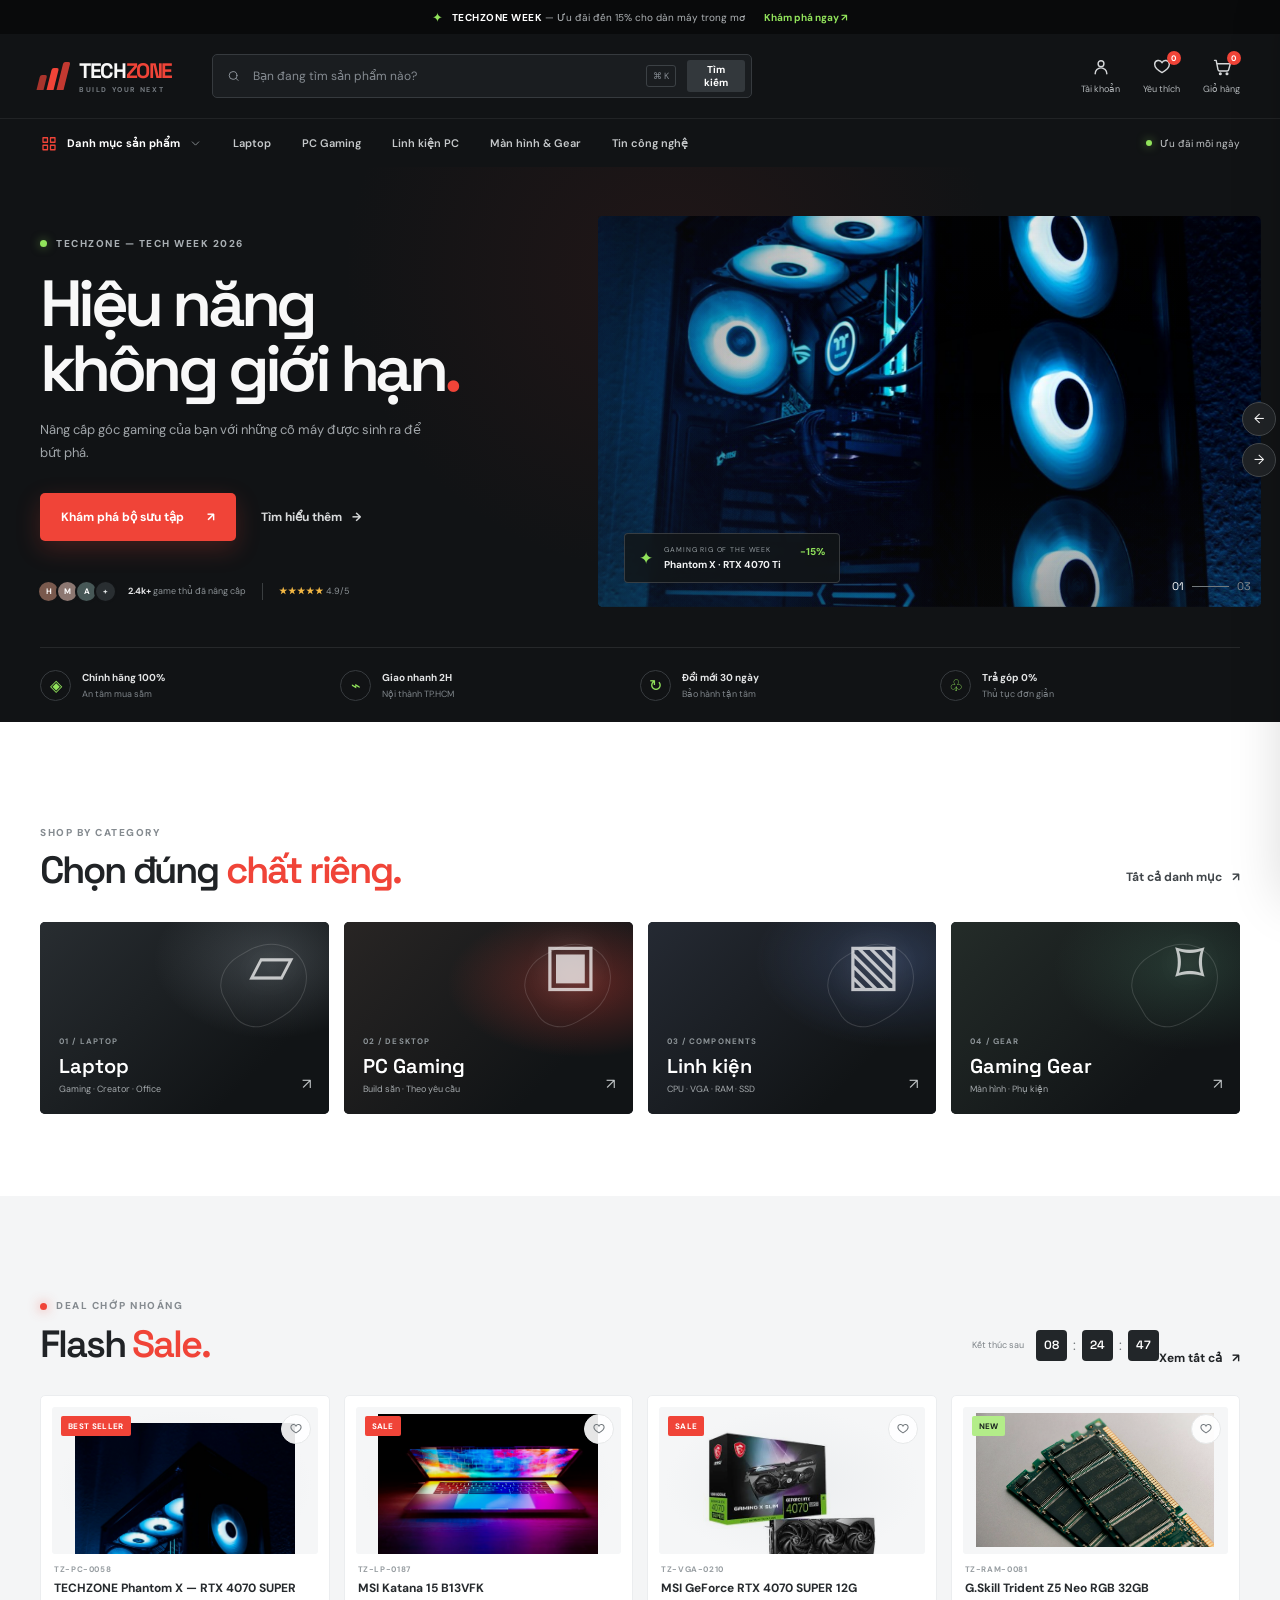
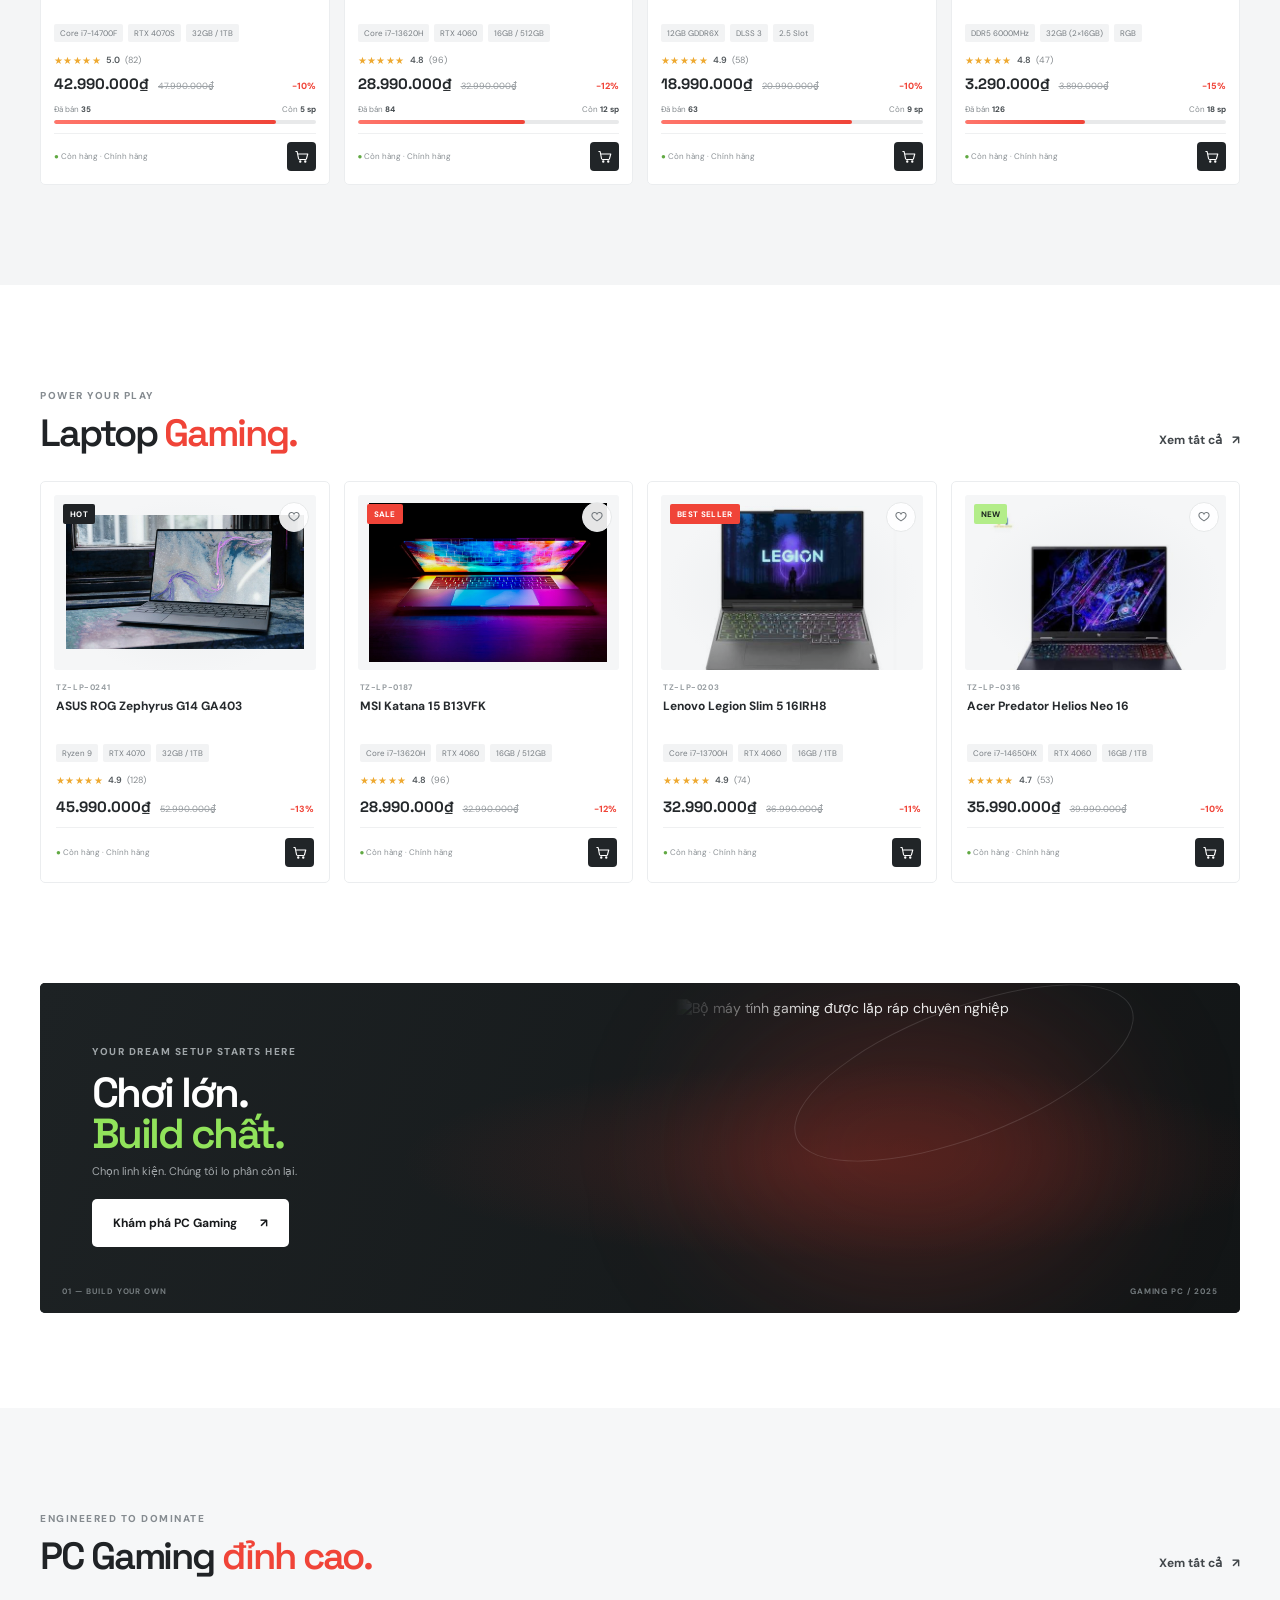
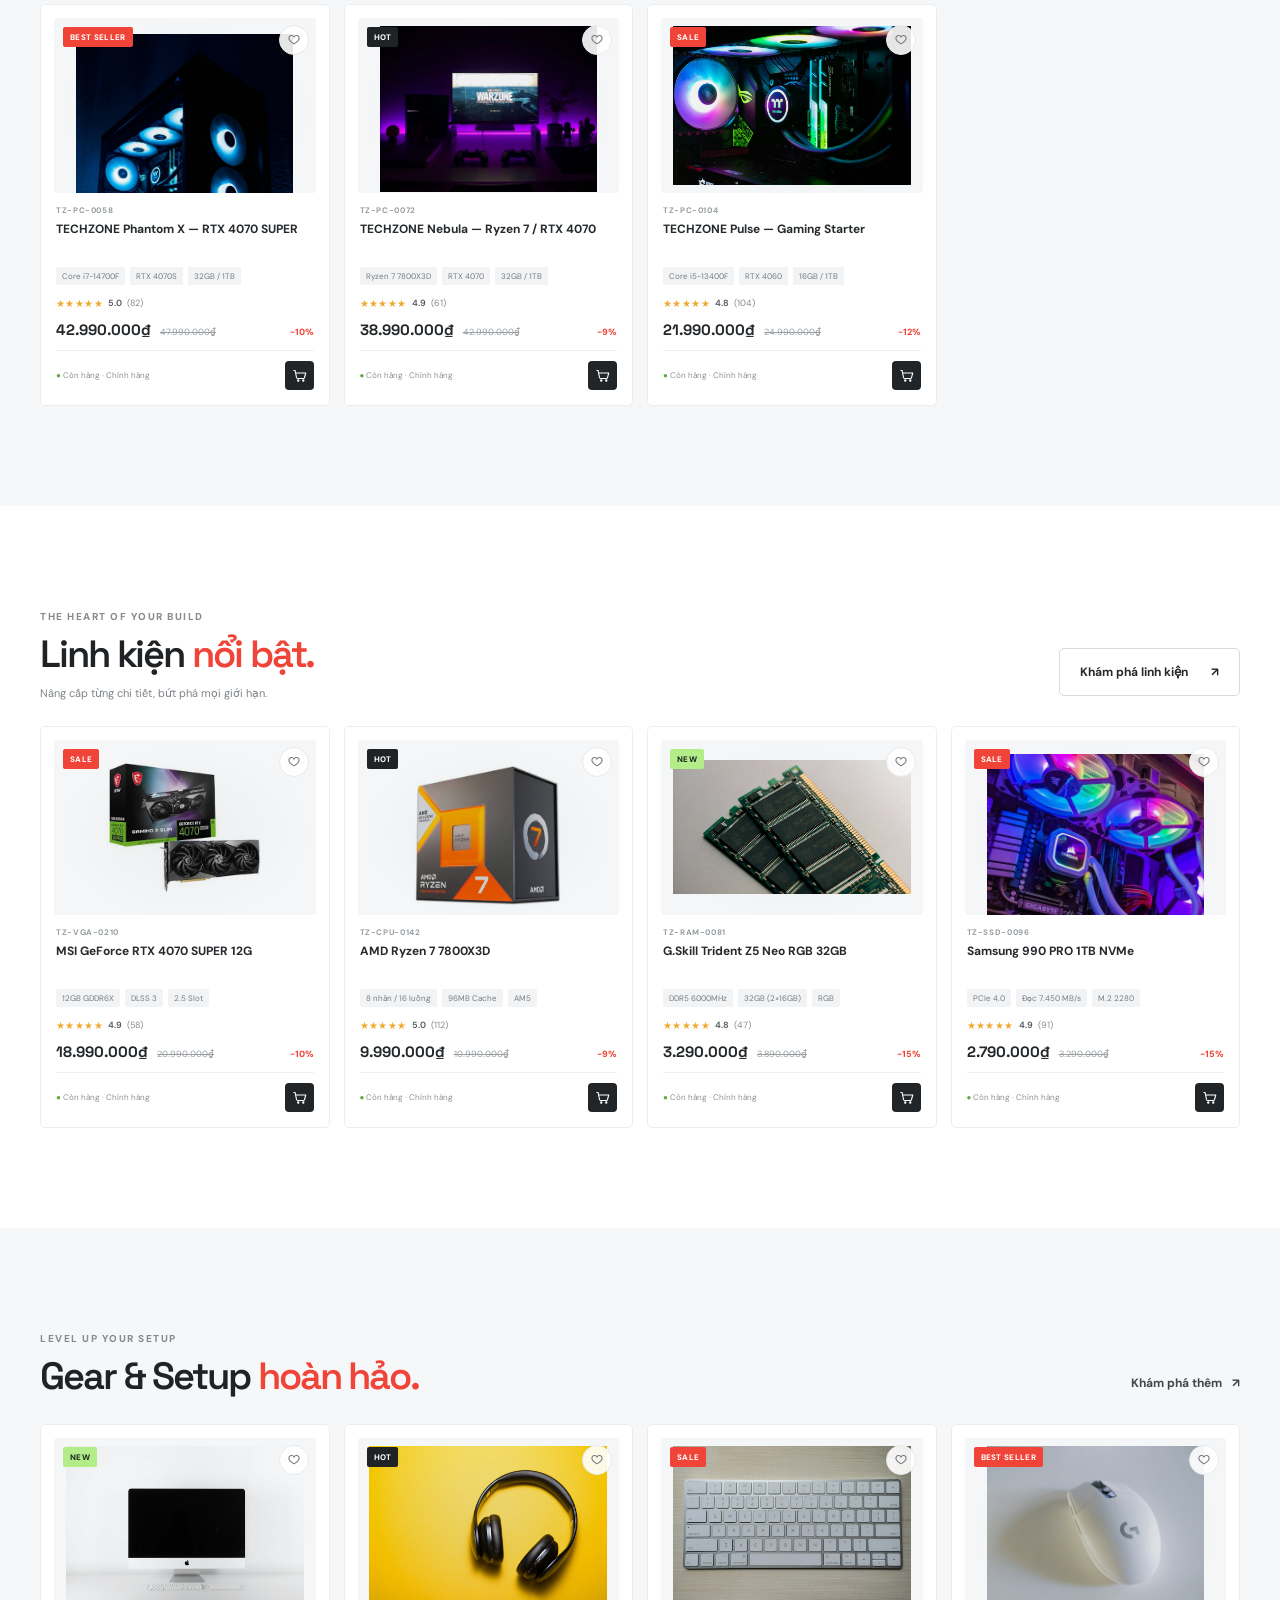
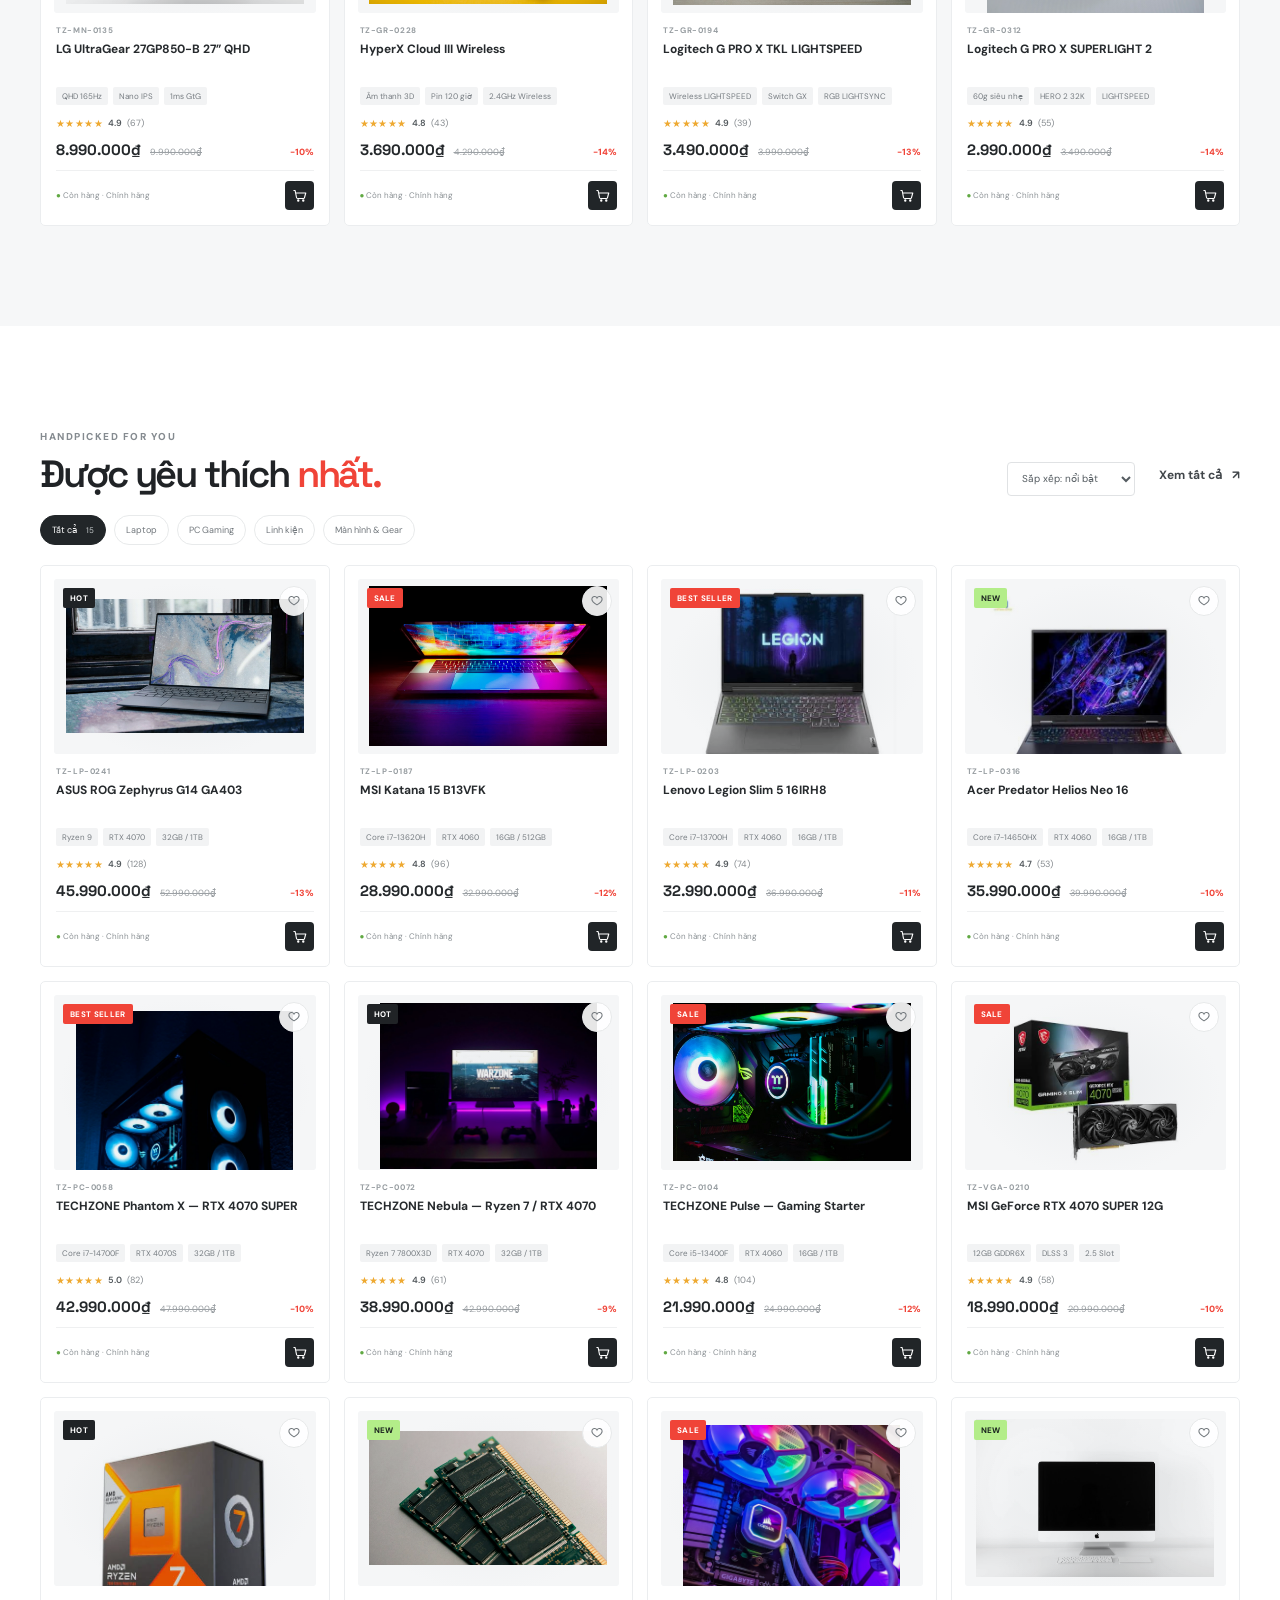
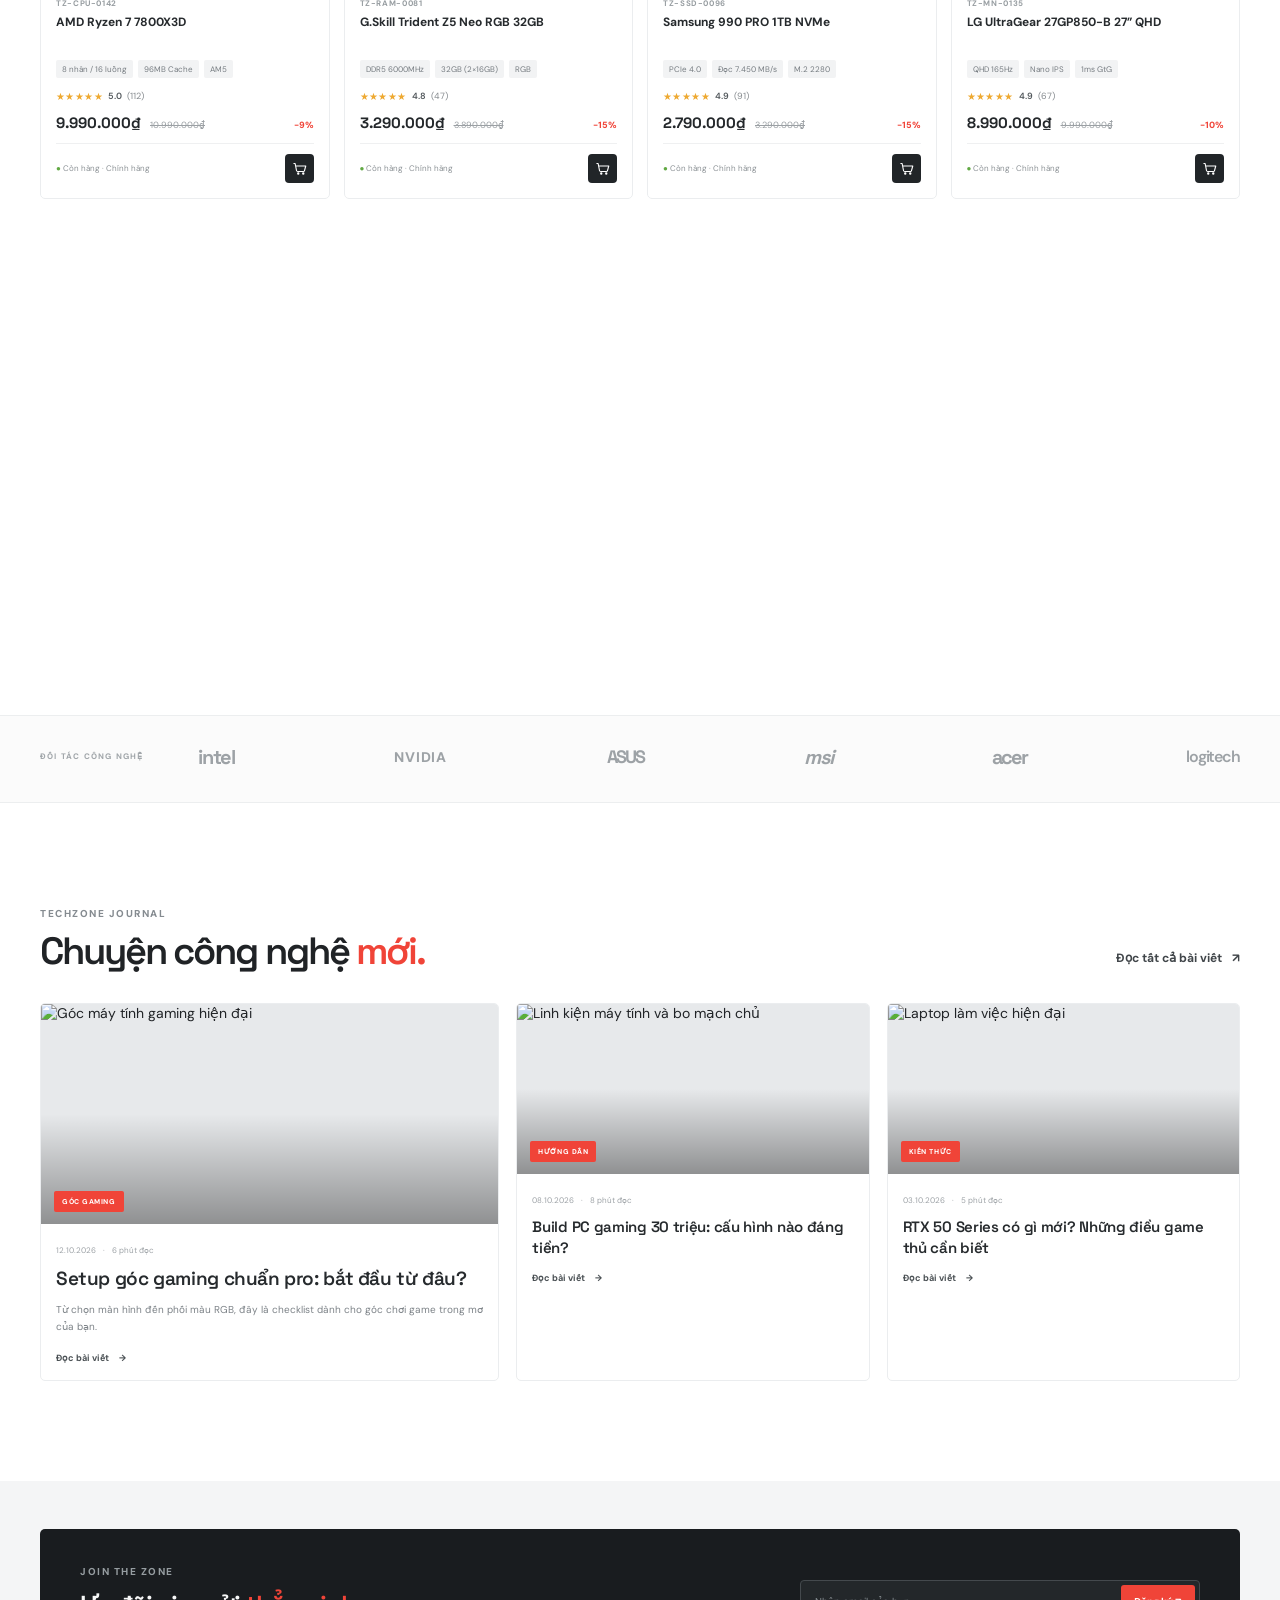
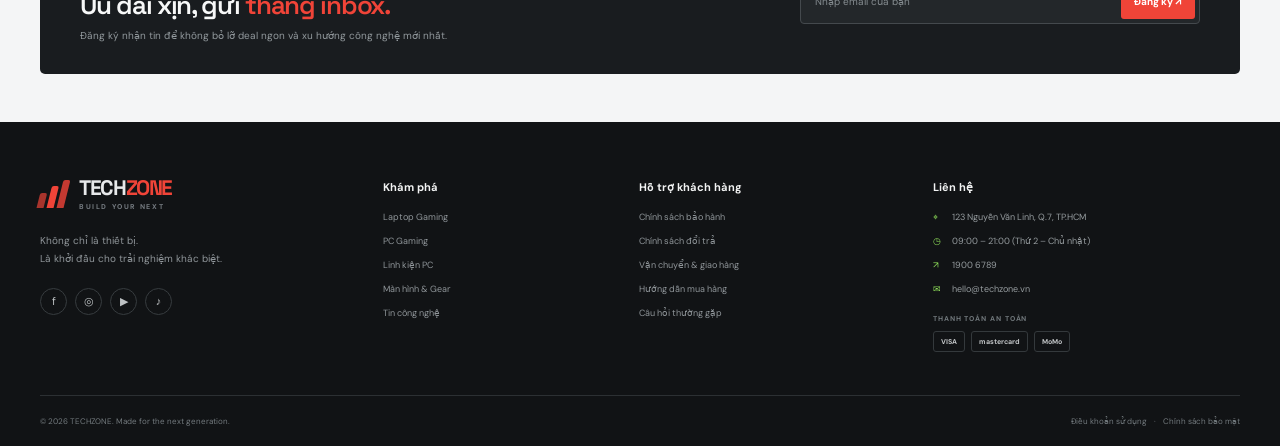
==== commit 1a8e5ec8: "Cap nhat de an" ====
--- a/index.html
+++ b/index.html
@@ -100,7 +100,7 @@
         </div>
         <div class="hero-visual">
           <div class="hero-image-wrap">
-            <img id="hero-image" src="https://images.unsplash.com/photo-1587202372775-e229f172b9d7?auto=format&fit=crop&w=1200&q=85" alt="Bộ PC gaming RGB cao cấp" fetchpriority="high">
+            <img id="hero-image" src="image/hinhanh.jpg" alt="Bộ PC gaming RGB cao cấp" fetchpriority="high">
           </div>
           <div class="hero-image-shade"></div>
           <div class="hero-product-tag"><span class="tag-icon">✦</span><span><small>GAMING RIG OF THE WEEK</small><strong>Phantom X · RTX 4070 Ti</strong></span><b>−15%</b></div>
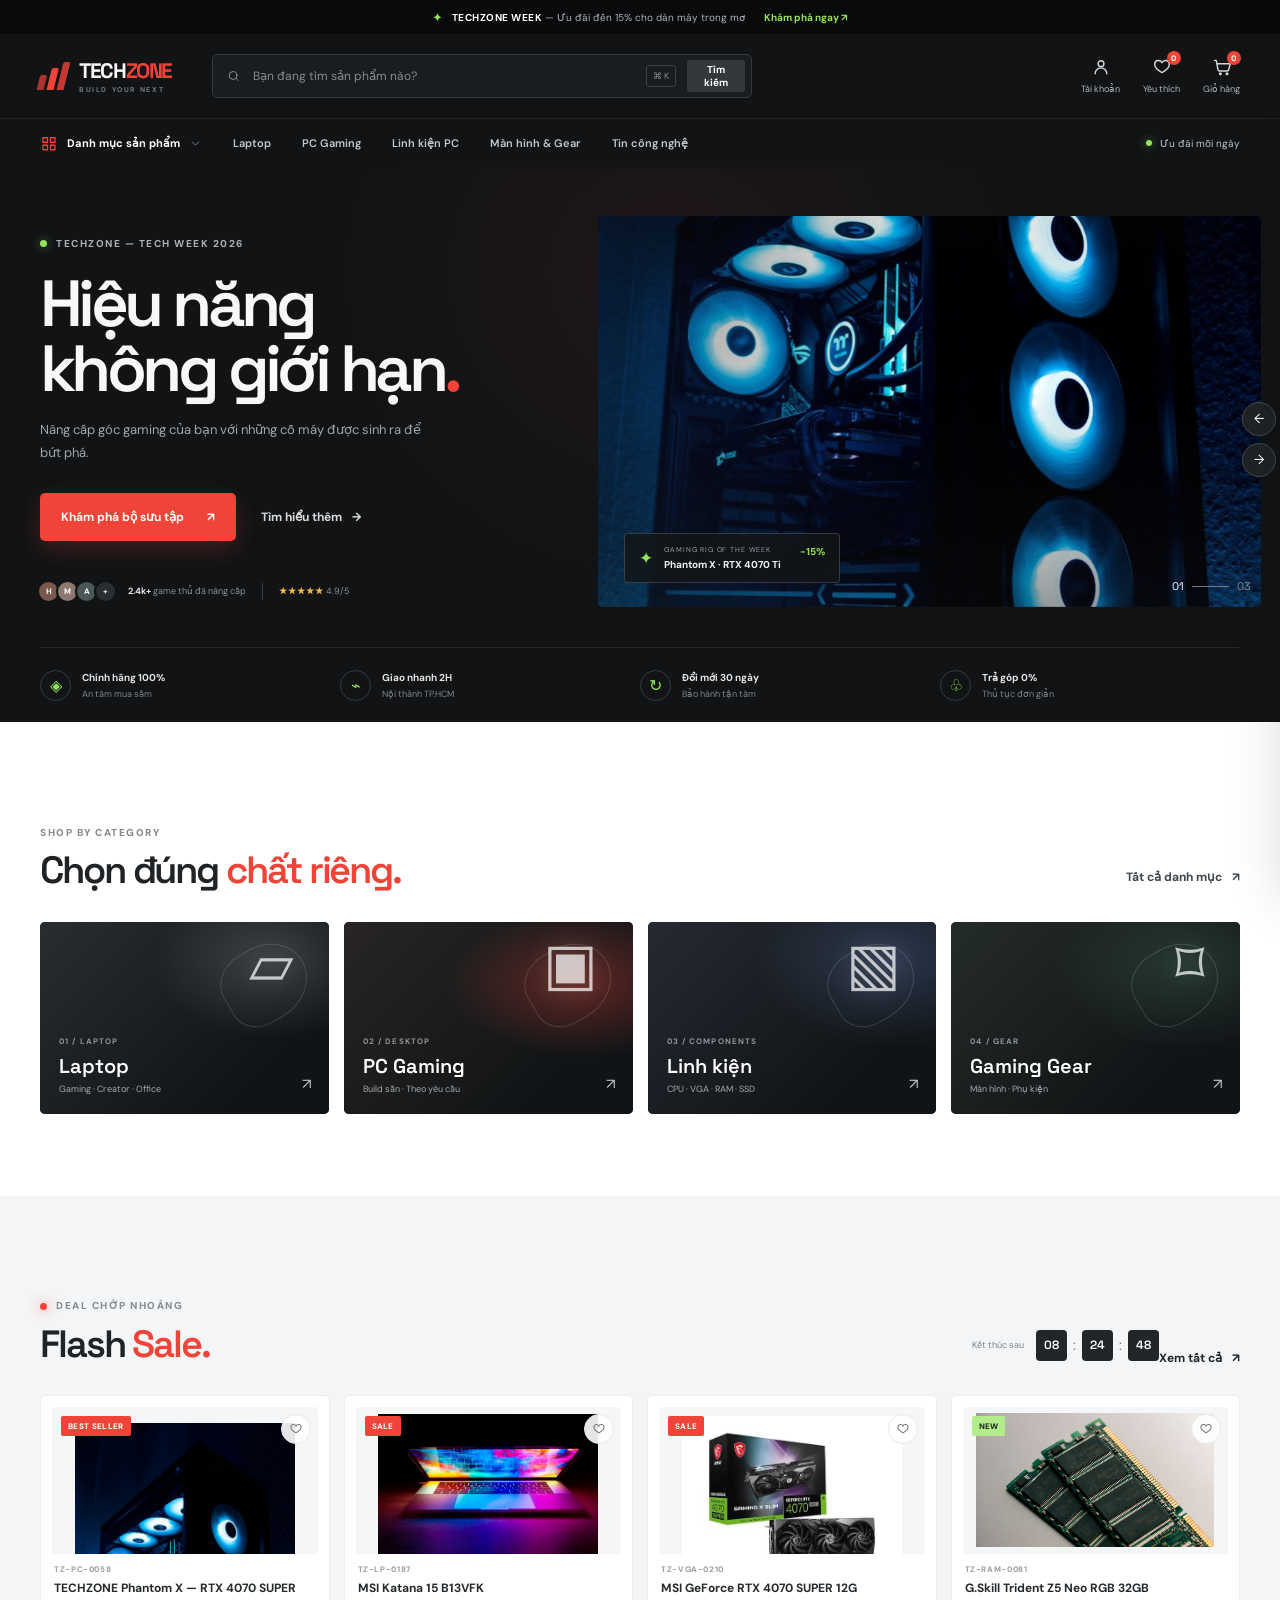
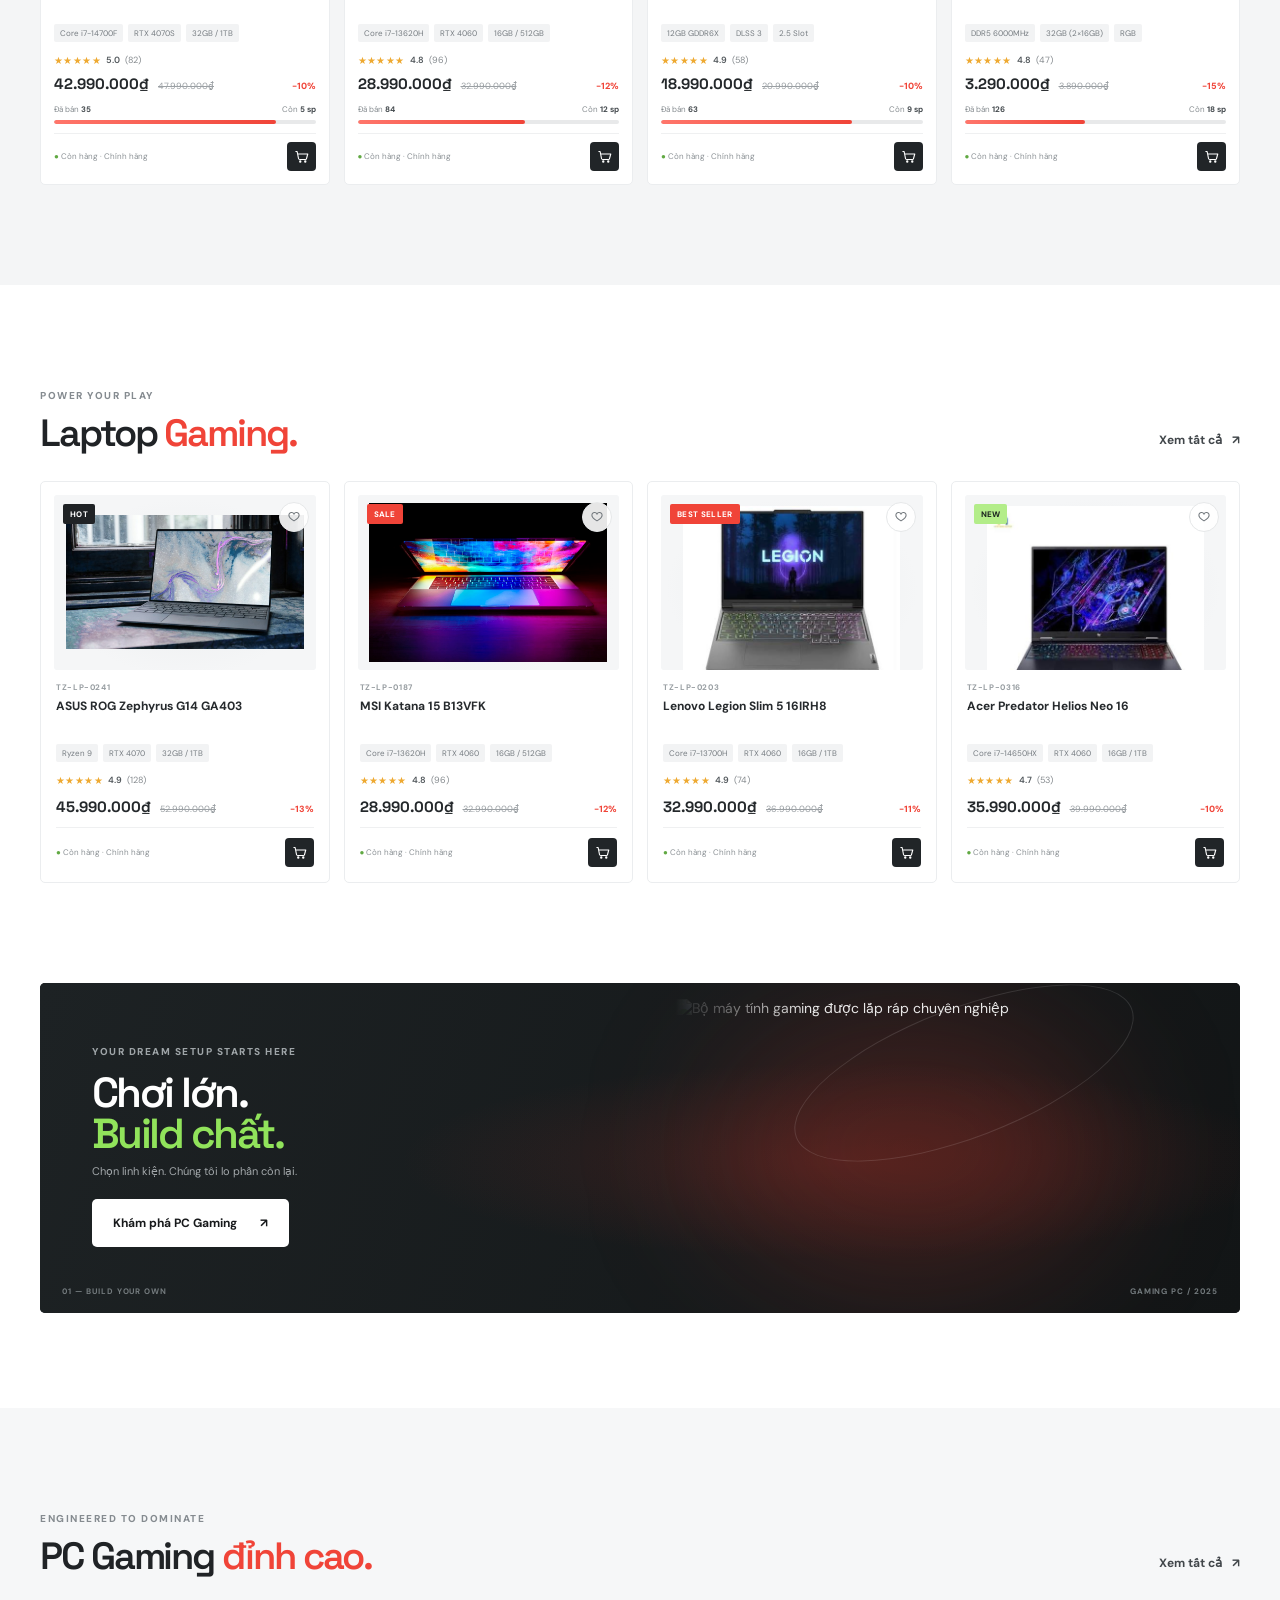
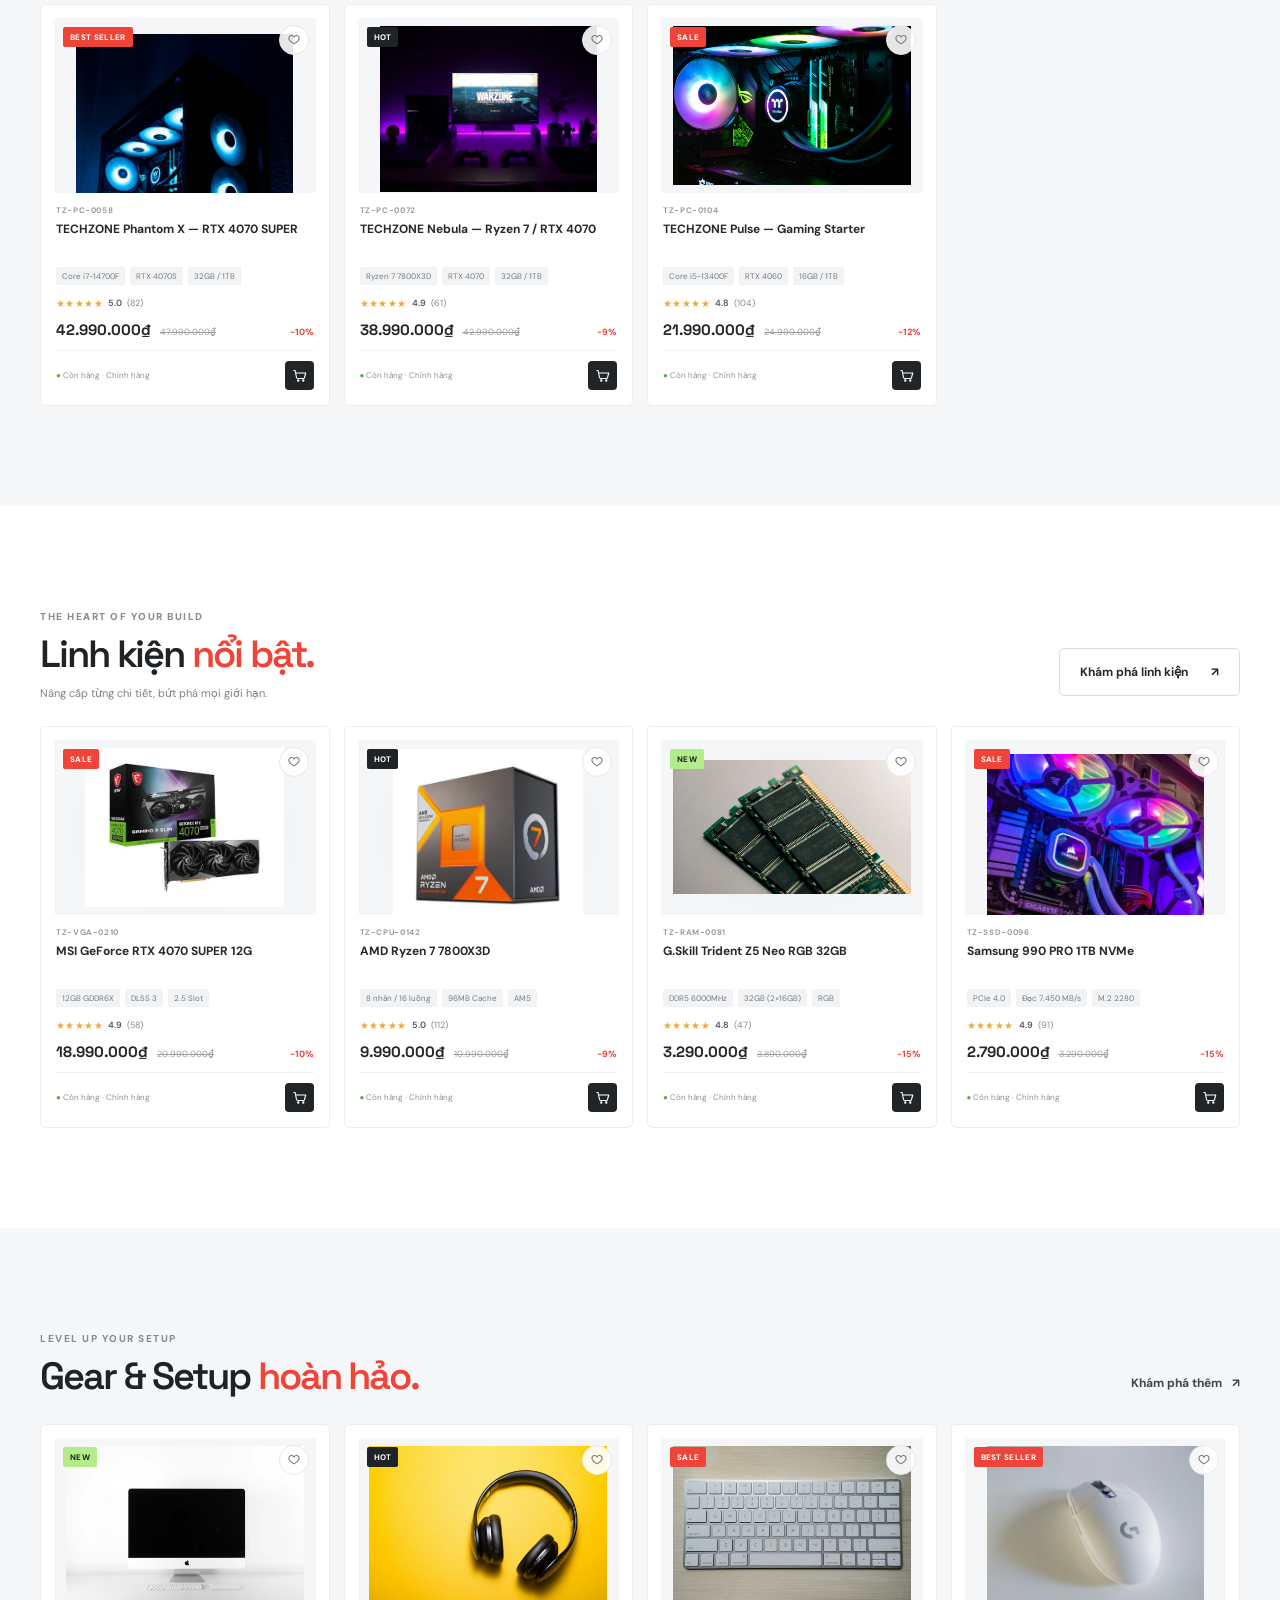
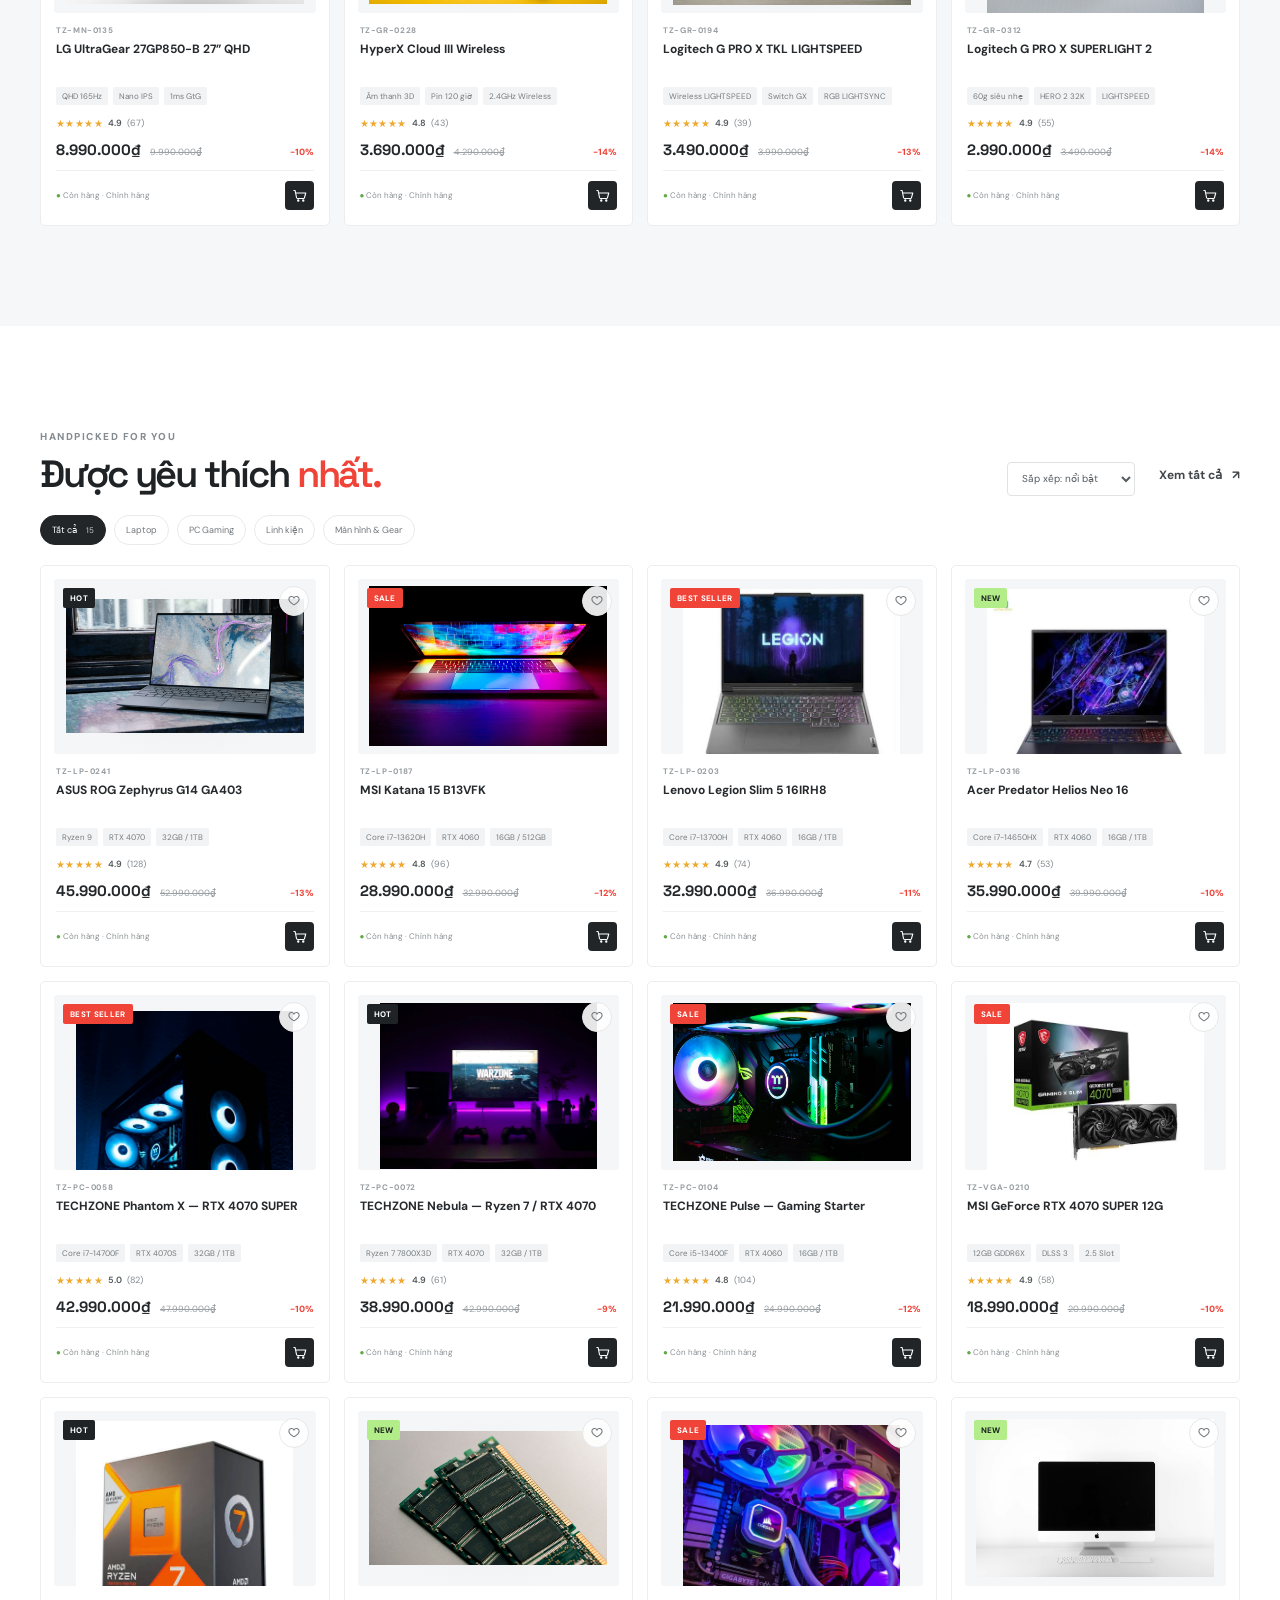
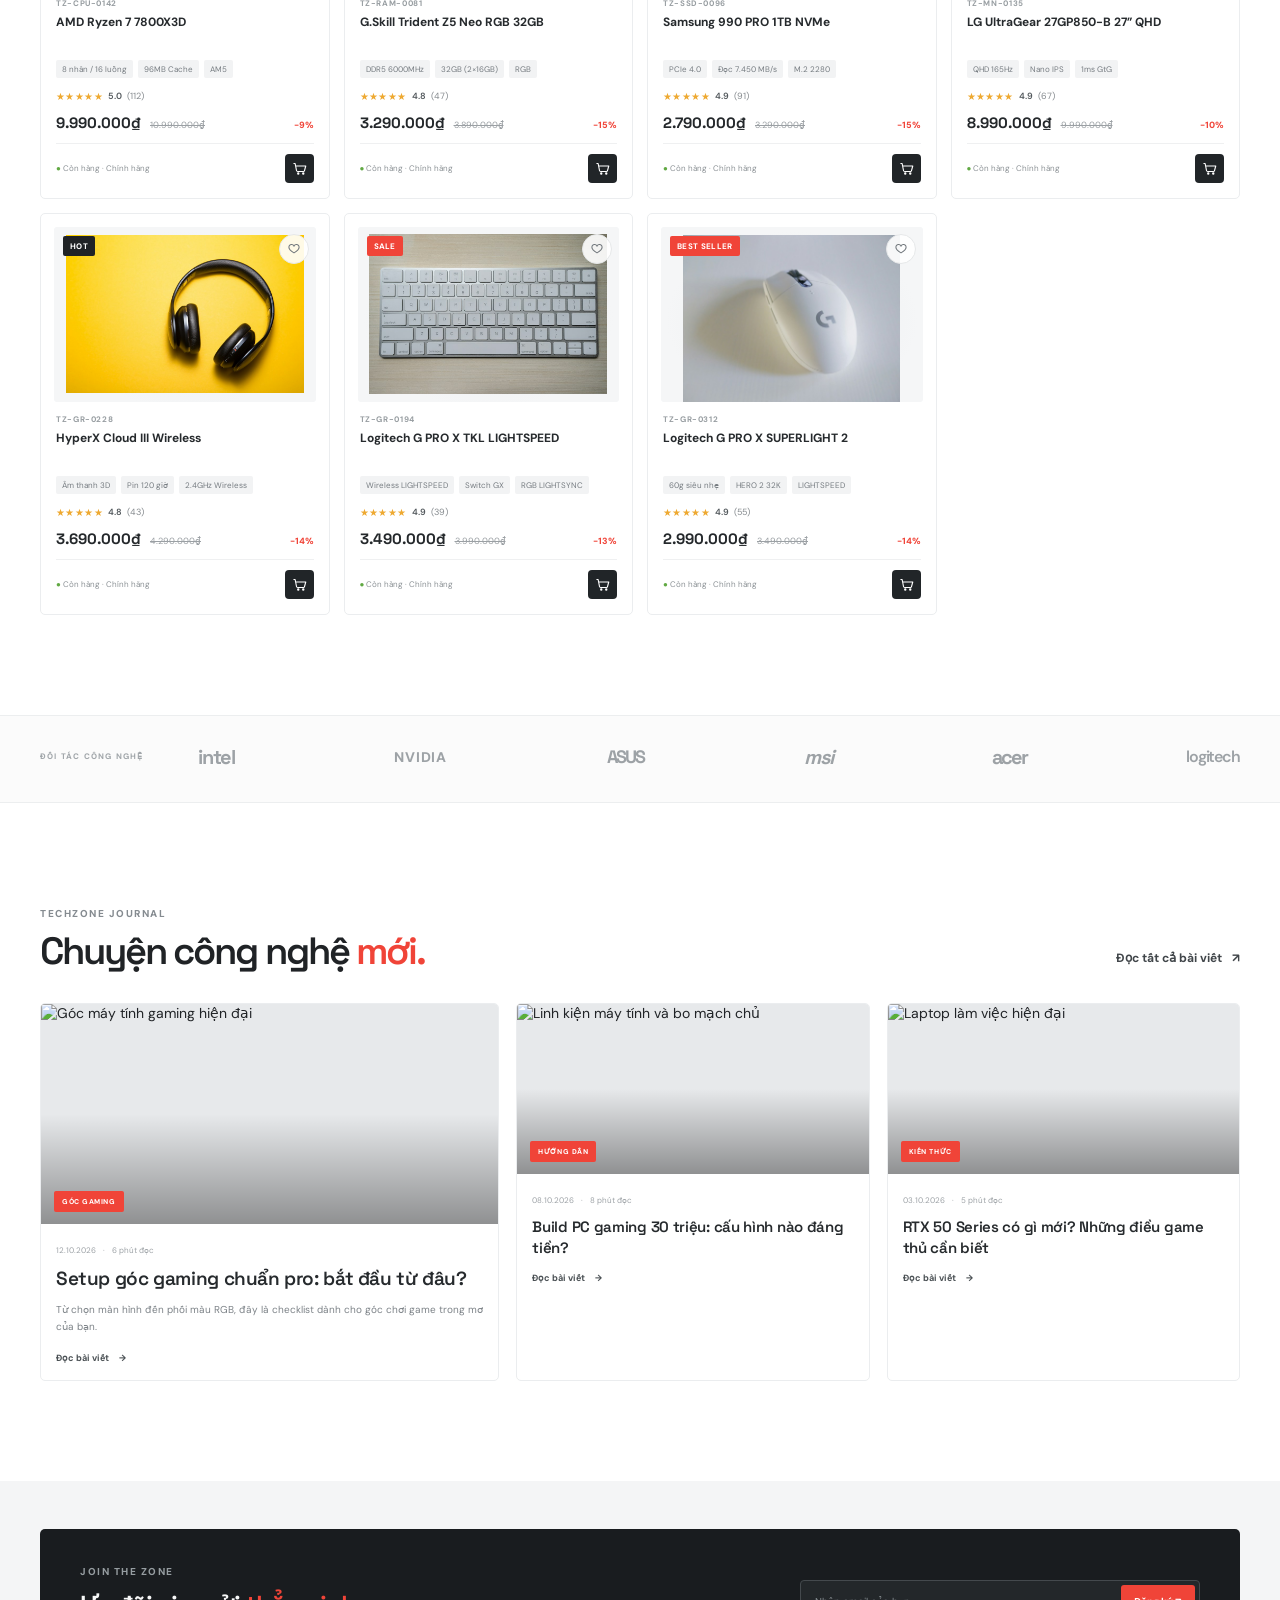
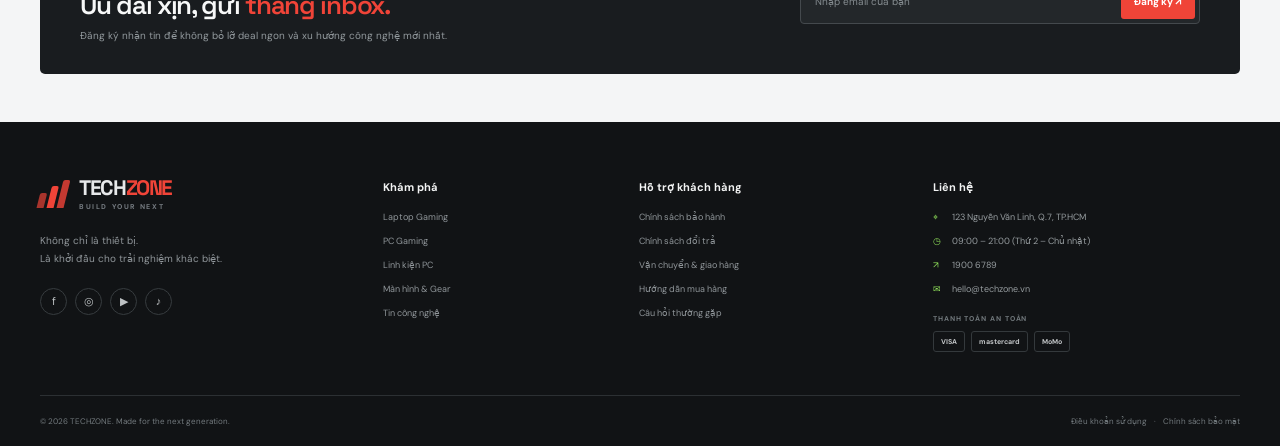
==== commit 5211f1ac: "Update" ====
--- a/index.html
+++ b/index.html
@@ -254,6 +254,14 @@
   </aside>
 
   <dialog class="quick-view" id="quick-view" aria-label="Thông tin sản phẩm"><button class="close-button modal-close" id="modal-close" aria-label="Đóng">×</button><div class="quick-view-content" id="quick-view-content"></div></dialog>
+  <aside class="comparison-tray" id="comparison-tray" aria-label="Sản phẩm đang chọn để so sánh" hidden>
+    <div class="comparison-tray-copy"><strong>So sánh sản phẩm</strong><span id="comparison-selection"></span></div>
+    <button class="button button-primary" id="compare-open" type="button" disabled>Chọn thêm 1 sản phẩm</button>
+  </aside>
+  <dialog class="comparison-dialog" id="comparison-dialog" aria-labelledby="comparison-title">
+    <div class="comparison-dialog-header"><div><span class="eyebrow">COMPARE PRODUCTS</span><h2 id="comparison-title">So sánh sản phẩm</h2></div><button class="close-button" id="comparison-close" type="button" aria-label="Đóng">×</button></div>
+    <div id="comparison-content"></div>
+  </dialog>
   <div class="toast-region" id="toast-region" aria-live="polite"></div>
 </body>
 </html>
--- a/css/style.css
+++ b/css/style.css
@@ -13,8 +13,8 @@
   --red: #f04438;
   --red-dark: #d93027;
   --green: #91e35b;
-  --font: "DM Sans", sans-serif;
-  --display: "Space Grotesk", sans-serif;
+  --font: "DM Sans", "Segoe UI", Arial, sans-serif;
+  --display: "Space Grotesk", "Segoe UI", Arial, sans-serif;
   --container: 1200px;
   --shadow: 0 20px 60px rgba(15, 20, 25, .09);
 }
@@ -190,6 +190,8 @@
 .product-card:hover { z-index: 2; border-color: #d5d8db; box-shadow: 0 16px 38px rgba(27,31,35,.1); transform: translateY(-5px); }
 .product-media { position: relative; height: 175px; overflow: hidden; display: grid; place-items: center; border-radius: 3px; background: #f5f6f7; }
 .product-media:before { position: absolute; inset: 0; background: radial-gradient(ellipse at 50% 53%, rgba(210,215,219,.28), transparent 68%); content: ""; }
+.product-image-trigger { position: absolute; inset: 0; z-index: 1; width: 100%; height: 100%; display: grid; place-items: center; padding: 0; border: 0; background: transparent; cursor: pointer; }
+.product-image-trigger:focus-visible { outline: 2px solid var(--red); outline-offset: -3px; }
 .product-media img { position: relative; z-index: 1; width: 91%; height: 91%; object-fit: contain; mix-blend-mode: multiply; transition: transform .45s cubic-bezier(.2,.75,.25,1); }
 .image-fallback { position: absolute; inset: 0; display: grid; place-items: center; color: #b7bdc1; background: radial-gradient(ellipse at 50% 50%, #e7eaec, #f5f6f7 68%); font: 80px/1 var(--display); }
 .cart-line-image .image-fallback { font-size: 38px; }
@@ -202,8 +204,6 @@
 .wish-button { position: absolute; top: 7px; right: 7px; z-index: 2; width: 30px; height: 30px; display: grid; place-items: center; border: 1px solid #e6e8e9; border-radius: 50%; color: #73797e; background: rgba(255,255,255,.9); cursor: pointer; transition: color .2s, background .2s, transform .2s; }
 .wish-button svg { width: 14px; height: 14px; fill: none; stroke: currentColor; stroke-width: 1.8; }
 .wish-button:hover, .wish-button.is-active { color: #fff; border-color: var(--red); background: var(--red); transform: scale(1.06); }
-.quick-button { position: absolute; right: 9px; bottom: 9px; z-index: 2; padding: 6px 9px; border: 0; border-radius: 3px; color: #25292c; background: rgba(255,255,255,.92); opacity: 0; cursor: pointer; font-size: 9px; font-weight: 700; transform: translateY(5px); transition: opacity .2s, transform .2s; }
-.product-card:hover .quick-button, .quick-button:focus-visible { opacity: 1; transform: translateY(0); }
 .product-info { padding: 12px 2px 2px; }
 .product-code { display: block; margin-bottom: 6px; color: #979da1; font-size: 8px; font-weight: 700; letter-spacing: .08em; }
 .product-name { min-height: 36px; margin: 0; color: #262a2d; font-size: 12px; font-weight: 700; line-height: 1.45; }
@@ -374,10 +374,58 @@
 .quick-view-details .product-code { font-size: 9px; }
 .quick-view-details h2 { margin: 8px 0 12px; font: 600 24px/1.2 var(--display); letter-spacing: -.04em; }
 .quick-view-details > p { color: #7e8489; font-size: 11px; line-height: 1.7; }
-.quick-view-details .product-specs { margin: 17px 0; }
+.quick-view-section-label { display: block; margin-top: 14px; color: #969ca0; font-size: 8px; font-weight: 800; letter-spacing: .12em; }
+.quick-view-details .product-specs { min-height: 0; margin: 7px 0 11px; gap: 6px; }
+.quick-view-details .product-specs span { padding: 6px 8px; border: 1px solid #e8eaec; border-radius: 3px; color: #484e52; background: #f7f8f9; font-size: 9px; font-weight: 700; }
+.quick-view-highlights { display: grid; gap: 7px; margin: 0; padding: 0; list-style: none; }
+.quick-view-highlights li { position: relative; padding-left: 16px; color: #555c61; font-size: 10px; line-height: 1.5; }
+.quick-view-highlights li::before { position: absolute; left: 0; color: #5e9d45; content: "✓"; font-weight: 800; }
+.quick-view-trust { display: flex; flex-wrap: wrap; gap: 7px 13px; margin-top: 12px; color: #628b50; font-size: 8px; font-weight: 700; }
 .quick-view-details .product-pricing { margin: 18px 0; }
 .quick-view-details .current-price { font-size: 20px; }
-.quick-view-details .button { width: 100%; }
+.quick-view-details .quick-view-savings { margin: -11px 0 14px; color: #628b50; font-size: 9px; font-weight: 700; }
+.quick-view-actions { display: grid; gap: 8px; }
+.quick-view-actions .button { width: 100%; }
+.quick-view-actions .button:disabled, .comparison-tray .button:disabled { opacity: .55; cursor: not-allowed; transform: none; }
+.customer-reviews { margin-top: 24px; padding-top: 18px; border-top: 1px solid #eceef0; }
+.customer-reviews-heading { display: flex; align-items: flex-end; justify-content: space-between; gap: 10px; margin-bottom: 12px; }
+.customer-reviews-heading .quick-view-section-label { margin-top: 0; }
+.customer-reviews-heading h3 { margin: 5px 0 0; font: 600 17px/1.25 var(--display); }
+.review-demo-note { color: #959ba0; font-size: 8px; }
+.review-form { display: grid; gap: 7px; }
+.review-form label { margin-top: 4px; color: #555c61; font-size: 9px; font-weight: 700; }
+.review-form label span { color: #92989d; font-weight: 400; }
+.review-form input, .review-form select, .review-form textarea { width: 100%; padding: 9px 10px; border: 1px solid #e1e4e6; border-radius: 4px; outline: 0; color: #303639; background: #fff; font: 10px/1.5 var(--font); }
+.review-form textarea { resize: vertical; }
+.review-form input:focus, .review-form select:focus, .review-form textarea:focus { border-color: var(--red); box-shadow: 0 0 0 2px rgba(240,68,56,.1); }
+.review-form .button { min-height: 37px; justify-self: start; margin-top: 4px; }
+.user-review-list { display: grid; gap: 9px; margin-top: 13px; }
+.review-empty { margin: 0; color: #858b90; font-size: 9px; }
+.customer-review { padding: 10px; border: 1px solid #eceef0; border-radius: 4px; background: #fafbfb; }
+.customer-review-heading { display: flex; justify-content: space-between; gap: 10px; color: #41484c; font-size: 9px; }
+.customer-review-heading .stars { color: #eea931; letter-spacing: .05em; }
+.customer-review > p { margin: 7px 0; color: #62696e; font-size: 10px; line-height: 1.6; overflow-wrap: anywhere; }
+.customer-review time { color: #9ba1a5; font-size: 8px; }
+.comparison-tray { position: fixed; right: 18px; bottom: 18px; left: 18px; z-index: 50; display: flex; align-items: center; justify-content: space-between; gap: 14px; max-width: 900px; margin: 0 auto; padding: 12px 15px; border: 1px solid #e4e6e8; border-radius: 7px; background: #fff; box-shadow: 0 10px 35px rgba(20,24,28,.18); }
+.comparison-tray[hidden] { display: none; }
+.comparison-tray-copy { min-width: 0; display: grid; gap: 7px; color: #343a3e; font-size: 10px; }
+#comparison-selection { display: flex; flex-wrap: wrap; gap: 6px; }
+.comparison-chip { display: inline-flex; align-items: center; gap: 7px; max-width: 280px; padding: 5px 8px; border-radius: 3px; color: #4e555a; background: #f2f4f5; font-size: 9px; }
+.comparison-chip button { padding: 0; border: 0; color: #7d8388; background: transparent; cursor: pointer; font-size: 15px; line-height: 1; }
+.comparison-tray .button { min-height: 38px; flex: 0 0 auto; gap: 8px; padding-inline: 12px; font-size: 10px; }
+.comparison-dialog { position: fixed; inset: 50% auto auto 50%; z-index: 61; width: min(900px, calc(100% - 28px)); max-width: unset; max-height: 88vh; overflow: auto; padding: 22px; border: 0; border-radius: 7px; color: #292e32; background: #fff; box-shadow: 0 28px 90px rgba(0,0,0,.3); transform: translate(-50%, -50%); }
+.comparison-dialog::backdrop { background: rgba(6,8,9,.68); backdrop-filter: blur(3px); }
+.comparison-dialog-header { display: flex; align-items: center; justify-content: space-between; gap: 15px; margin-bottom: 18px; }
+.comparison-dialog-header h2 { margin: 5px 0 0; font: 600 24px/1.2 var(--display); }
+.comparison-table-wrap { overflow-x: auto; }
+.comparison-table { width: 100%; border-collapse: collapse; table-layout: fixed; }
+.comparison-table th, .comparison-table td { min-width: 160px; padding: 12px; border: 1px solid #e9ebed; text-align: left; vertical-align: top; font-size: 10px; line-height: 1.6; overflow-wrap: anywhere; }
+.comparison-table thead th { color: #676e73; background: #f8f9fa; font-weight: 700; }
+.comparison-table tbody th { width: 130px; color: #535a5f; background: #f8f9fa; font-weight: 700; }
+.comparison-table td { color: #373d41; }
+.comparison-product-heading { display: grid; justify-items: start; gap: 9px; }
+.comparison-product-heading img { width: 90px; height: 64px; object-fit: contain; mix-blend-mode: multiply; }
+.comparison-product-heading strong { color: #30363a; }
 .toast-region { position: fixed; right: 22px; bottom: 22px; z-index: 80; display: grid; gap: 9px; }
 .toast { min-width: 245px; max-width: min(360px,calc(100vw - 30px)); display: flex; align-items: center; gap: 10px; padding: 13px 16px; border: 1px solid #363b3e; border-radius: 5px; color: #f4f5f5; background: #191d1f; box-shadow: 0 12px 35px rgba(0,0,0,.2); font-size: 10px; animation: toastIn .28s ease both; }
 .toast-icon { width: 20px; height: 20px; display: grid; place-items: center; flex: 0 0 auto; border-radius: 50%; color: #13200e; background: var(--green); font-size: 11px; font-weight: 800; }
@@ -464,7 +512,6 @@
   .flash-card .product-media { height: 145px; }
   .product-grid { grid-template-columns: repeat(2,minmax(0,1fr)); gap: 11px; }
   .product-media { height: clamp(135px, 35vw, 205px); }
-  .quick-button { opacity: 1; transform: none; }
   .promo-banner { min-height: 310px; grid-template-columns: 1fr; }
   .promo-copy { padding: 35px 0 50px 28px; }
   .promo-copy h2 { font-size: 36px; }
@@ -545,7 +592,6 @@
   .product-badge { top: 6px; left: 6px; padding: 4px 5px; font-size: 7px; }
   .wish-button { top: 5px; right: 5px; width: 26px; height: 26px; }
   .wish-button svg { width: 12px; }
-  .quick-button { right: 6px; bottom: 6px; padding: 5px 7px; font-size: 8px; }
   .product-info { padding-top: 9px; }
   .product-name { min-height: 42px; font-size: 10px; }
   .product-code { font-size: 7px; }
@@ -595,4 +641,12 @@
   .quick-view-image { min-height: 240px; max-height: 240px; }
   .quick-view-details { padding: 22px; }
   .quick-view-details h2 { font-size: 20px; }
+  .quick-view-details .product-pricing { margin: 13px 0 17px; }
+  .quick-view-trust { gap: 6px 10px; }
+  .comparison-tray { right: 8px; bottom: 8px; left: 8px; align-items: flex-end; padding: 10px; }
+  .comparison-tray .button { min-height: 34px; max-width: 120px; white-space: normal; line-height: 1.3; }
+  .comparison-chip { max-width: 170px; }
+  .comparison-dialog { padding: 14px; }
+  .comparison-table th, .comparison-table td { min-width: 145px; padding: 9px; font-size: 9px; }
+  .comparison-table tbody th { min-width: 92px; }
 }
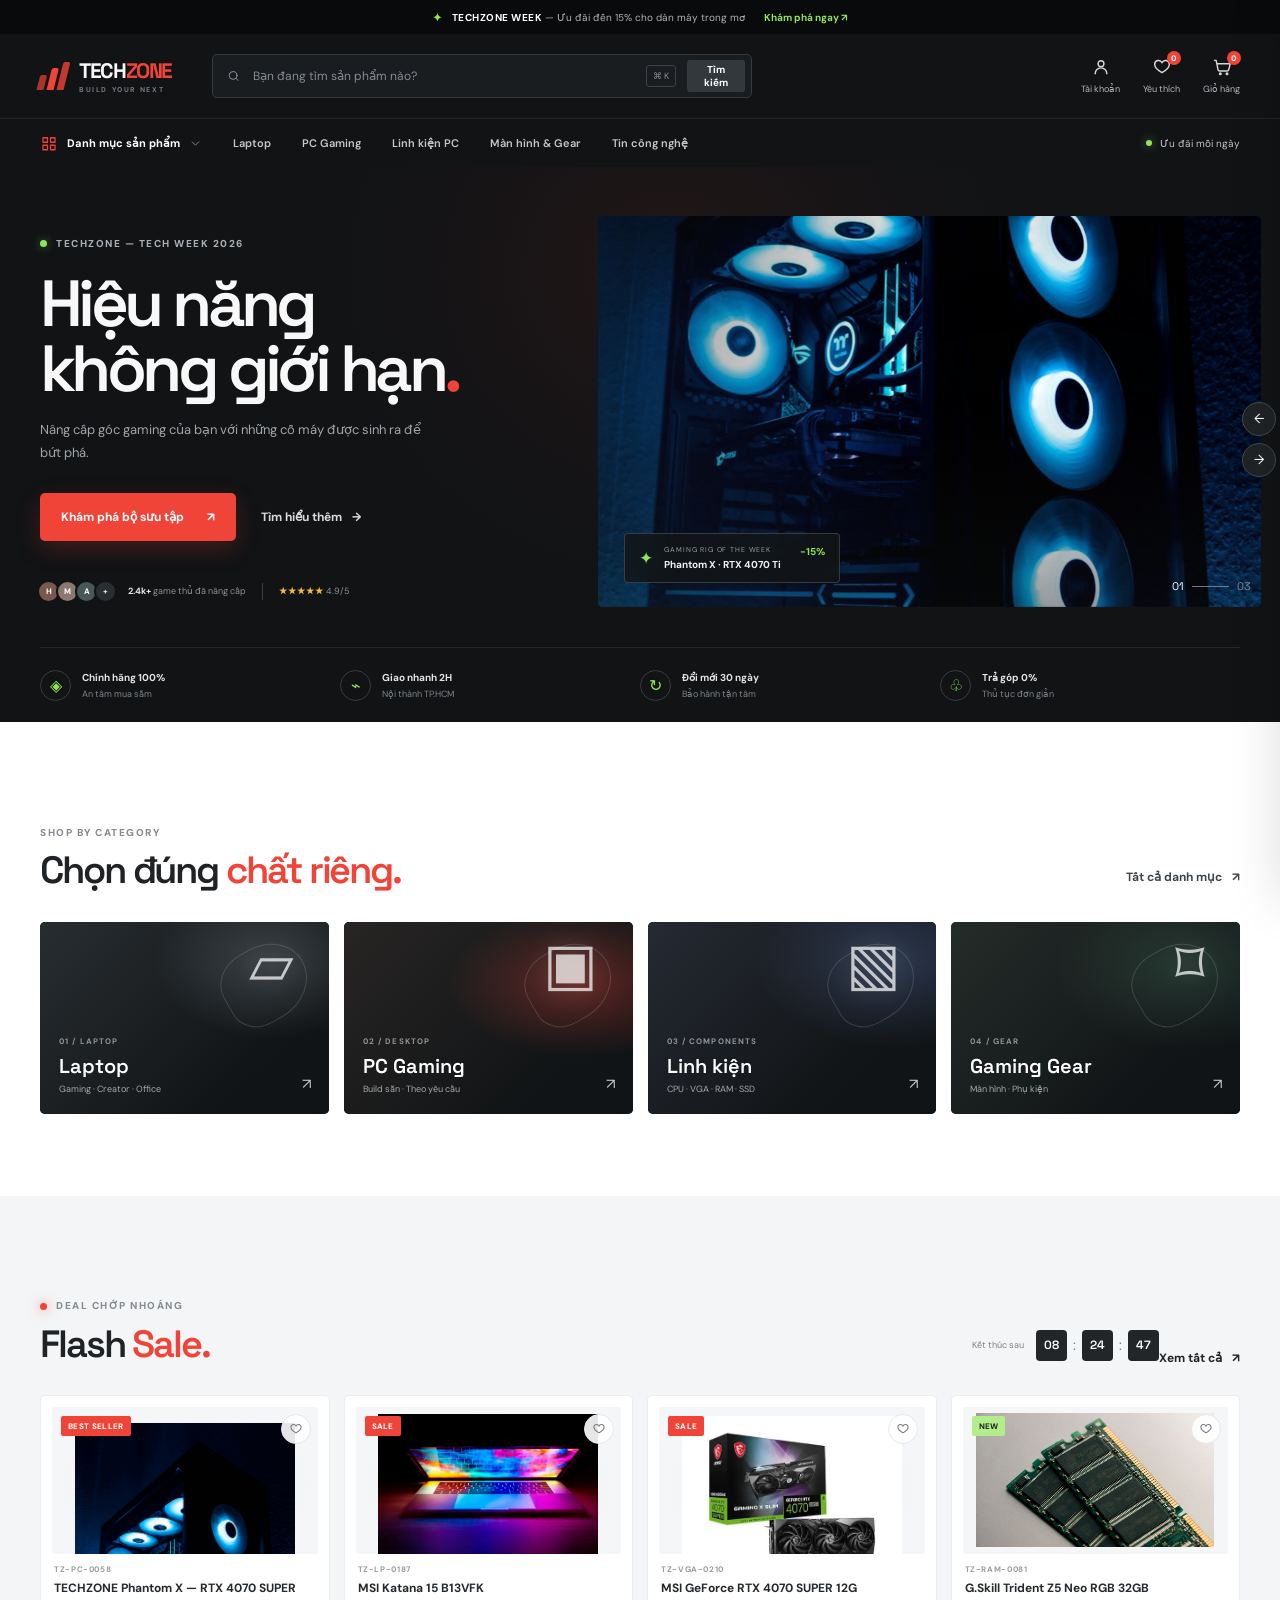
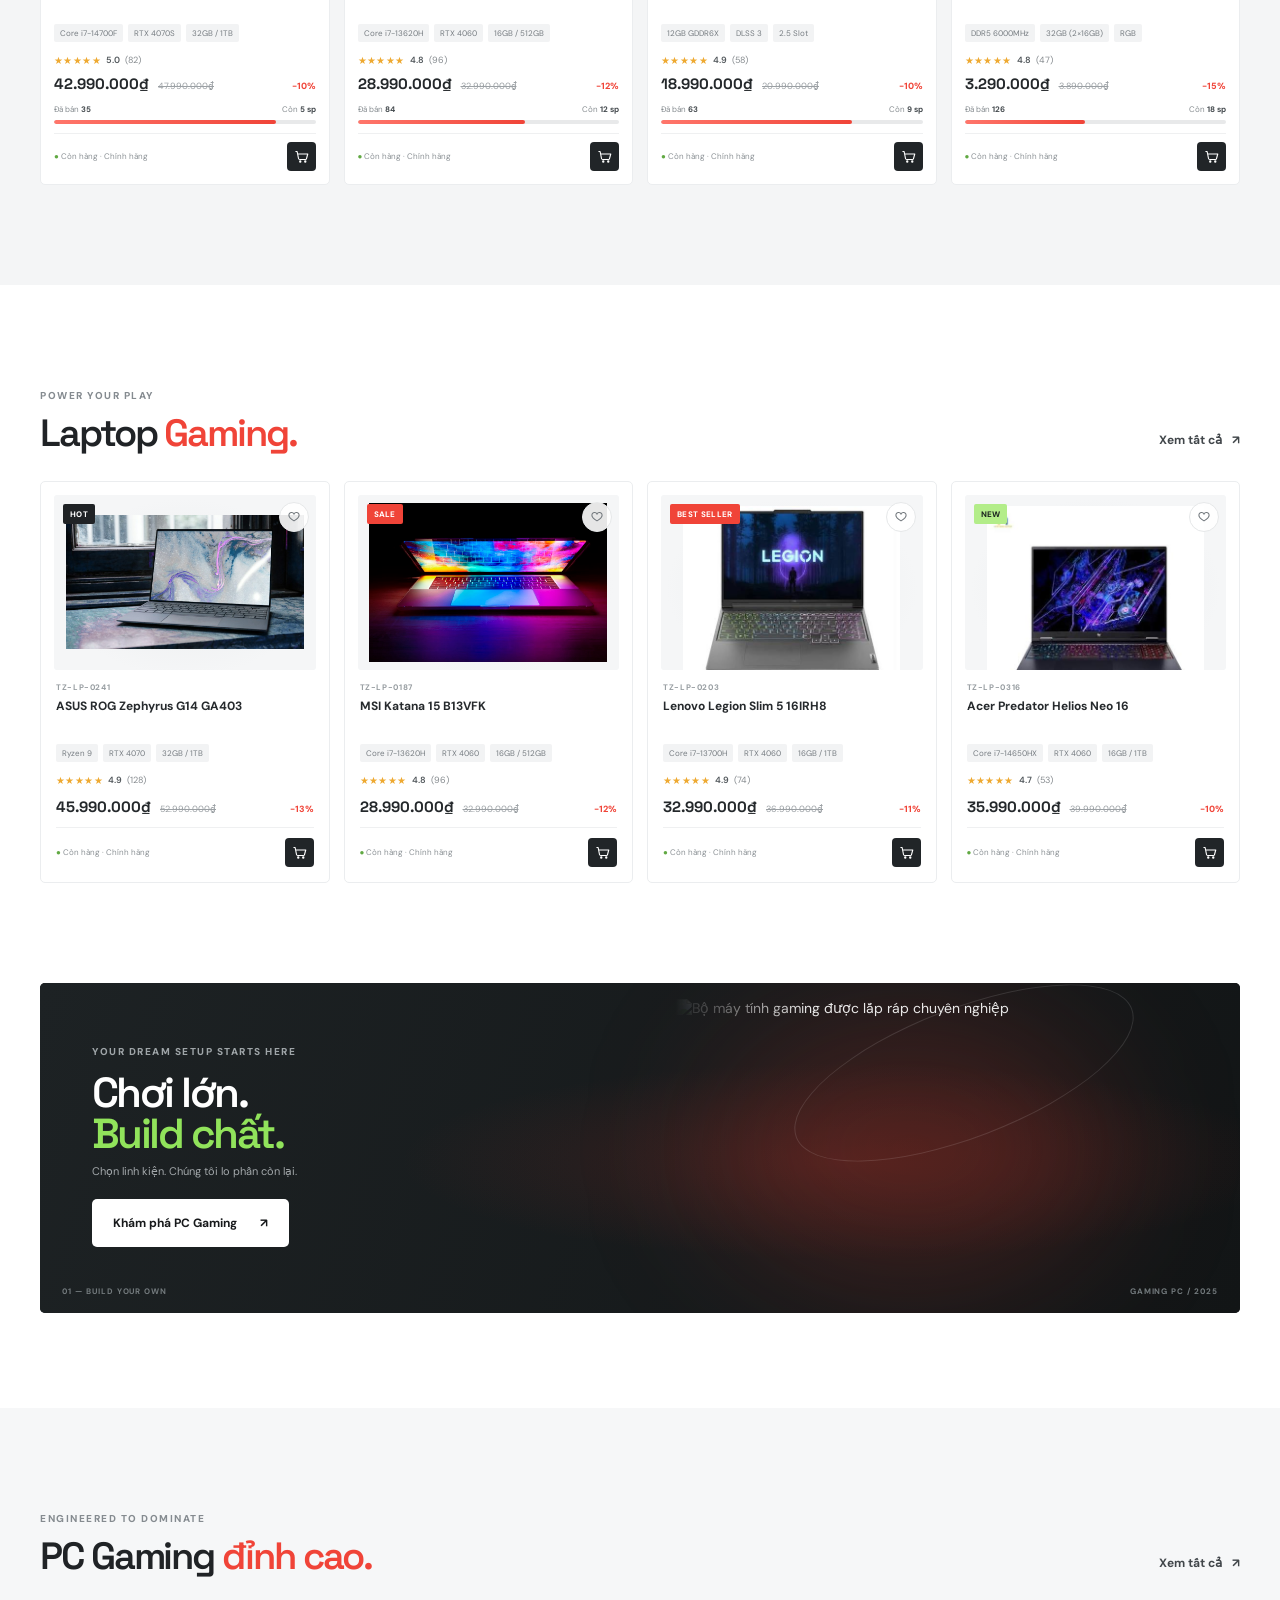
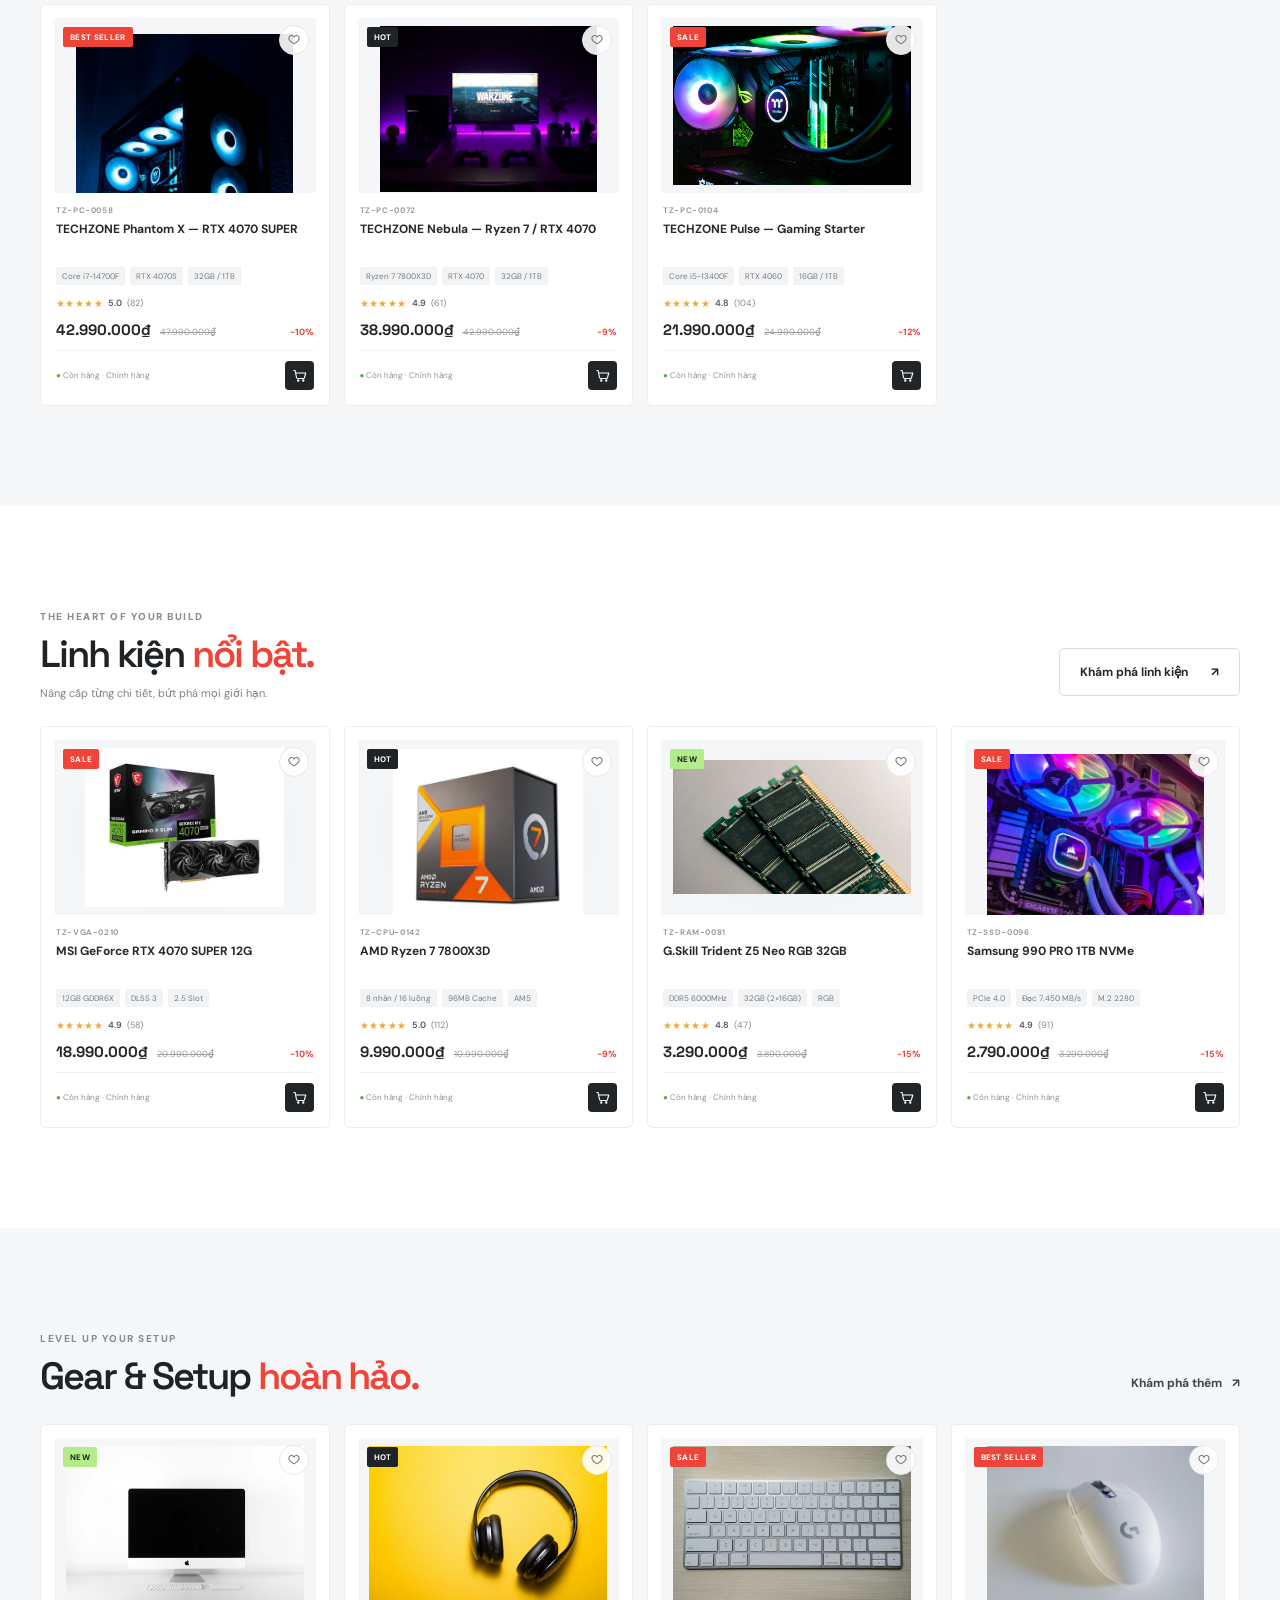
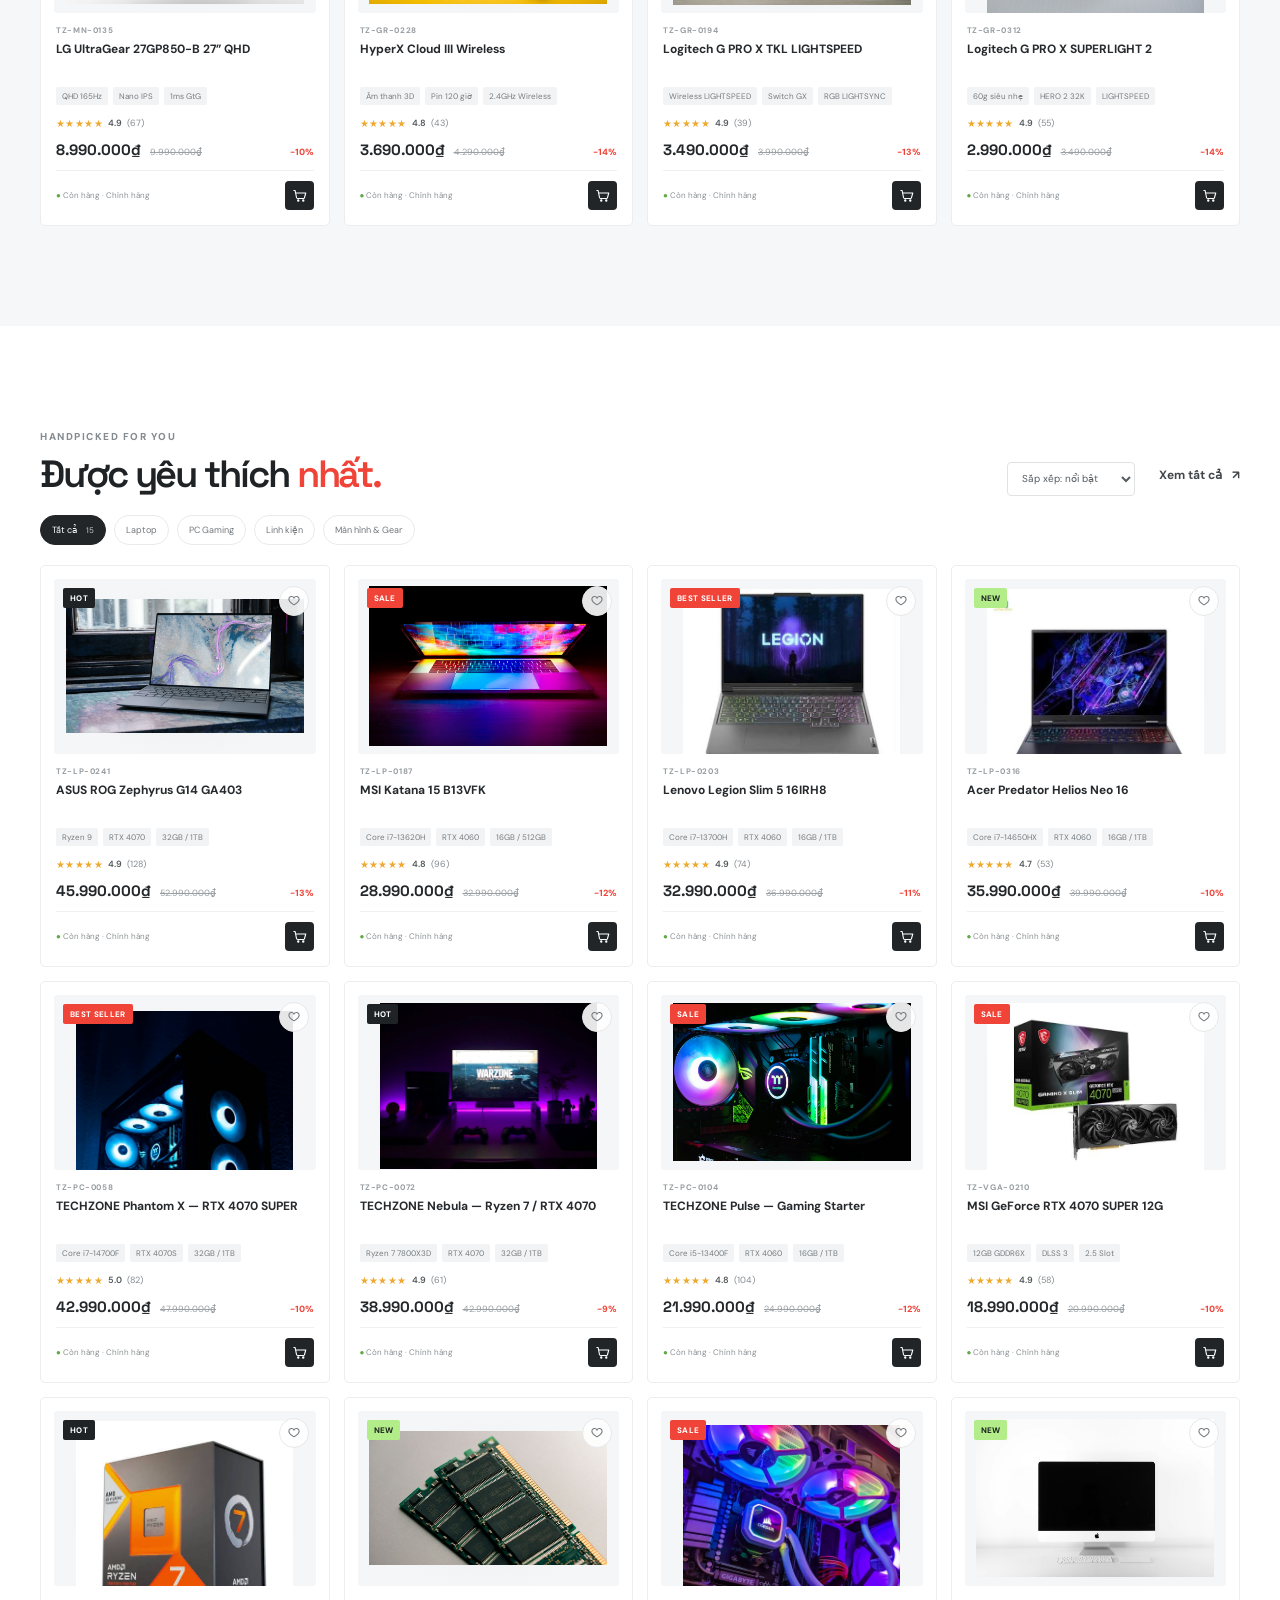
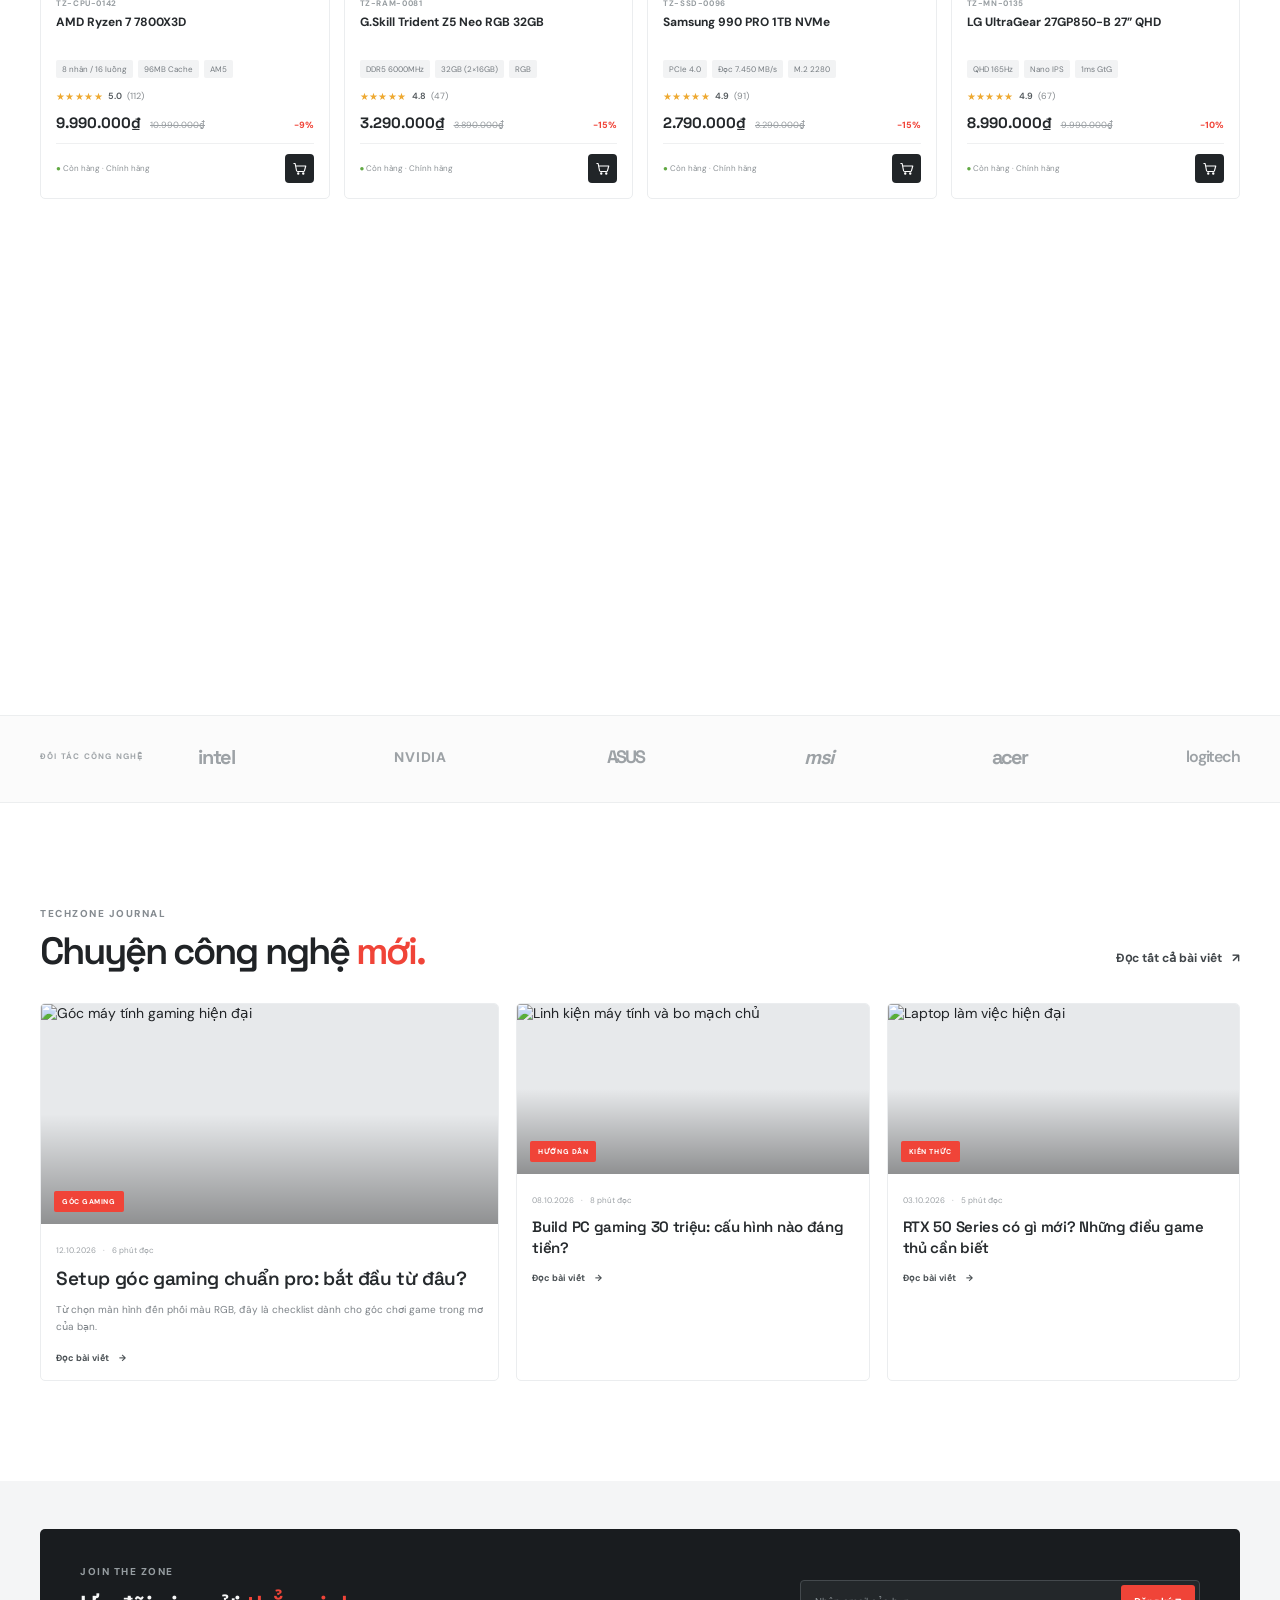
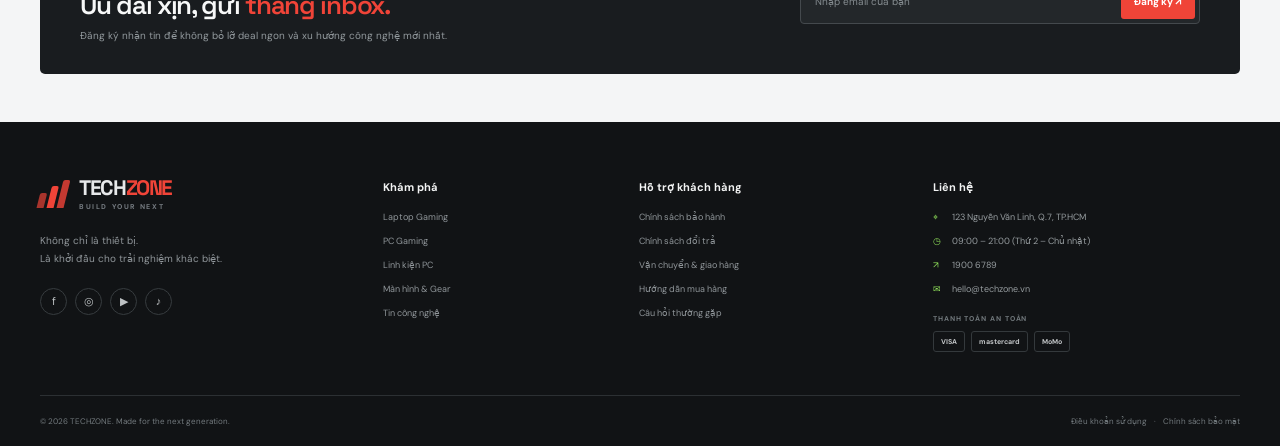
==== commit 408a20c1: "update" ====
--- a/index.html
+++ b/index.html
@@ -250,7 +250,7 @@
     <div class="drawer-header"><div><span class="eyebrow">YOUR SELECTION</span><h2>Giỏ hàng <span id="drawer-item-count">(0)</span></h2></div><button class="close-button" id="cart-close" aria-label="Đóng giỏ hàng">×</button></div>
     <div class="cart-items" id="cart-items"></div>
     <div class="cart-empty" id="cart-empty"><span>▱</span><h3>Giỏ hàng đang trống</h3><p>Thêm món đồ yêu thích để bắt đầu build setup nhé.</p><button class="button button-outline" id="continue-shopping">Tiếp tục mua sắm</button></div>
-    <div class="cart-summary" id="cart-summary"><div><span>Tạm tính</span><strong id="cart-subtotal">0₫</strong></div><div><span>Phí vận chuyển</span><strong class="free-shipping">Miễn phí</strong></div><div class="cart-total"><span>Tổng cộng</span><strong id="cart-total">0₫</strong></div><button class="button button-primary checkout-button" id="checkout-button">Tiến hành đặt hàng <span>→</span></button><small>Đã bao gồm VAT · Thanh toán an toàn</small></div>
+    <div class="cart-summary" id="cart-summary"><div><span>Tạm tính</span><strong id="cart-subtotal">0₫</strong></div><div><span>Phí vận chuyển</span><strong class="free-shipping">Miễn phí</strong></div><div class="cart-total"><span>Tổng cộng</span><strong id="cart-total">0₫</strong></div><button class="button button-primary checkout-button" id="checkout-button">Hoàn tất đơn hàng (Demo) <span>→</span></button><small>Thanh toán mô phỏng · Chưa phát sinh giao dịch thật</small></div>
   </aside>
 
   <dialog class="quick-view" id="quick-view" aria-label="Thông tin sản phẩm"><button class="close-button modal-close" id="modal-close" aria-label="Đóng">×</button><div class="quick-view-content" id="quick-view-content"></div></dialog>
@@ -262,6 +262,10 @@
     <div class="comparison-dialog-header"><div><span class="eyebrow">COMPARE PRODUCTS</span><h2 id="comparison-title">So sánh sản phẩm</h2></div><button class="close-button" id="comparison-close" type="button" aria-label="Đóng">×</button></div>
     <div id="comparison-content"></div>
   </dialog>
+  <dialog class="receipt-dialog" id="receipt-dialog" aria-labelledby="receipt-title">
+    <div class="receipt-actions"><span class="receipt-demo-label">BẢN DEMO · KHÔNG PHẢI CHỨNG TỪ THU TIỀN</span><div><button class="button button-outline" id="receipt-print" type="button">In / Lưu PDF</button><button class="close-button" id="receipt-close" type="button" aria-label="Đóng hóa đơn">×</button></div></div>
+    <div id="receipt-content"></div>
+  </dialog>
   <div class="toast-region" id="toast-region" aria-live="polite"></div>
 </body>
 </html>
--- a/css/style.css
+++ b/css/style.css
@@ -426,6 +426,46 @@
 .comparison-product-heading { display: grid; justify-items: start; gap: 9px; }
 .comparison-product-heading img { width: 90px; height: 64px; object-fit: contain; mix-blend-mode: multiply; }
 .comparison-product-heading strong { color: #30363a; }
+.receipt-dialog { position: fixed; inset: 50% auto auto 50%; width: min(800px, calc(100% - 28px)); max-width: unset; max-height: 90vh; overflow: auto; padding: 28px; border: 0; border-radius: 8px; color: #292e32; background: #fff; box-shadow: 0 28px 90px rgba(0,0,0,.3); transform: translate(-50%, -50%); }
+.receipt-dialog::backdrop { background: rgba(6,8,9,.68); backdrop-filter: blur(3px); }
+.receipt-actions { display: flex; align-items: center; justify-content: space-between; gap: 12px; margin-bottom: 24px; }
+.receipt-actions > div { display: flex; align-items: center; gap: 9px; }
+.receipt-actions .button { min-height: 34px; gap: 8px; padding: 0 11px; font-size: 10px; }
+.receipt-demo-label { color: #a34a13; font-size: 9px; font-weight: 800; letter-spacing: .08em; }
+.receipt-heading { display: flex; align-items: center; justify-content: space-between; gap: 15px; padding-bottom: 20px; border-bottom: 1px solid #e7e9ea; }
+.receipt-brand { color: #202326; }
+.receipt-brand .brand-name { font-size: 18px; }
+.receipt-heading > div { text-align: right; }
+.receipt-heading .eyebrow { font-size: 8px; }
+.receipt-heading h2 { margin: 6px 0 0; font: 600 23px var(--display); letter-spacing: -.04em; }
+.receipt-heading h2 span { color: #767d82; font: 500 13px var(--font); }
+.receipt-status { display: grid; gap: 4px; margin: 18px 0; padding: 13px 15px; border-left: 3px solid #db8b24; background: #fff8e9; }
+.receipt-status strong { color: #78500e; font-size: 10px; letter-spacing: .04em; }
+.receipt-status span { color: #776c58; font-size: 10px; }
+.receipt-meta { display: grid; grid-template-columns: repeat(2, minmax(0, 1fr)); gap: 15px 24px; margin: 20px 0; }
+.receipt-meta div, .receipt-totals > div { display: flex; justify-content: space-between; gap: 12px; }
+.receipt-meta div { flex-direction: column; gap: 4px; }
+.receipt-meta span, .receipt-totals span { color: #767d82; font-size: 10px; }
+.receipt-meta strong, .receipt-totals strong { font-size: 11px; overflow-wrap: anywhere; }
+.receipt-table-wrap { overflow-x: auto; }
+.receipt-table { width: 100%; border-collapse: collapse; text-align: left; }
+.receipt-table th { padding: 10px 8px; color: #737a7f; background: #f5f6f7; font-size: 9px; }
+.receipt-table td { padding: 12px 8px; border-bottom: 1px solid #eceeef; font-size: 10px; white-space: nowrap; }
+.receipt-table th:first-child, .receipt-table td:first-child { width: 48%; white-space: normal; }
+.receipt-table td strong, .receipt-table td small { display: block; }
+.receipt-table td strong { line-height: 1.5; }
+.receipt-table td small { margin-top: 3px; color: #8a9094; font-size: 8px; }
+.receipt-totals { display: grid; gap: 11px; width: min(330px, 100%); margin: 18px 0 0 auto; }
+.receipt-totals .receipt-grand-total { align-items: center; margin-top: 3px; padding-top: 13px; border-top: 1px solid #dfe2e4; }
+.receipt-grand-total span { color: #292e32; font-weight: 700; }
+.receipt-grand-total strong { color: var(--red); font: 700 17px var(--display); }
+.receipt-note { margin: 24px 0 0; padding-top: 14px; border-top: 1px solid #eceeef; color: #737a7f; font-size: 9px; line-height: 1.6; }
+@media print {
+  body * { visibility: hidden !important; }
+  #receipt-dialog, #receipt-dialog * { visibility: visible !important; }
+  #receipt-dialog { position: absolute; inset: 0 auto auto 0; width: 100%; max-width: none; max-height: none; overflow: visible; padding: 0; border-radius: 0; box-shadow: none; transform: none; }
+  #receipt-dialog::backdrop, .receipt-actions { display: none !important; }
+}
 .toast-region { position: fixed; right: 22px; bottom: 22px; z-index: 80; display: grid; gap: 9px; }
 .toast { min-width: 245px; max-width: min(360px,calc(100vw - 30px)); display: flex; align-items: center; gap: 10px; padding: 13px 16px; border: 1px solid #363b3e; border-radius: 5px; color: #f4f5f5; background: #191d1f; box-shadow: 0 12px 35px rgba(0,0,0,.2); font-size: 10px; animation: toastIn .28s ease both; }
 .toast-icon { width: 20px; height: 20px; display: grid; place-items: center; flex: 0 0 auto; border-radius: 50%; color: #13200e; background: var(--green); font-size: 11px; font-weight: 800; }
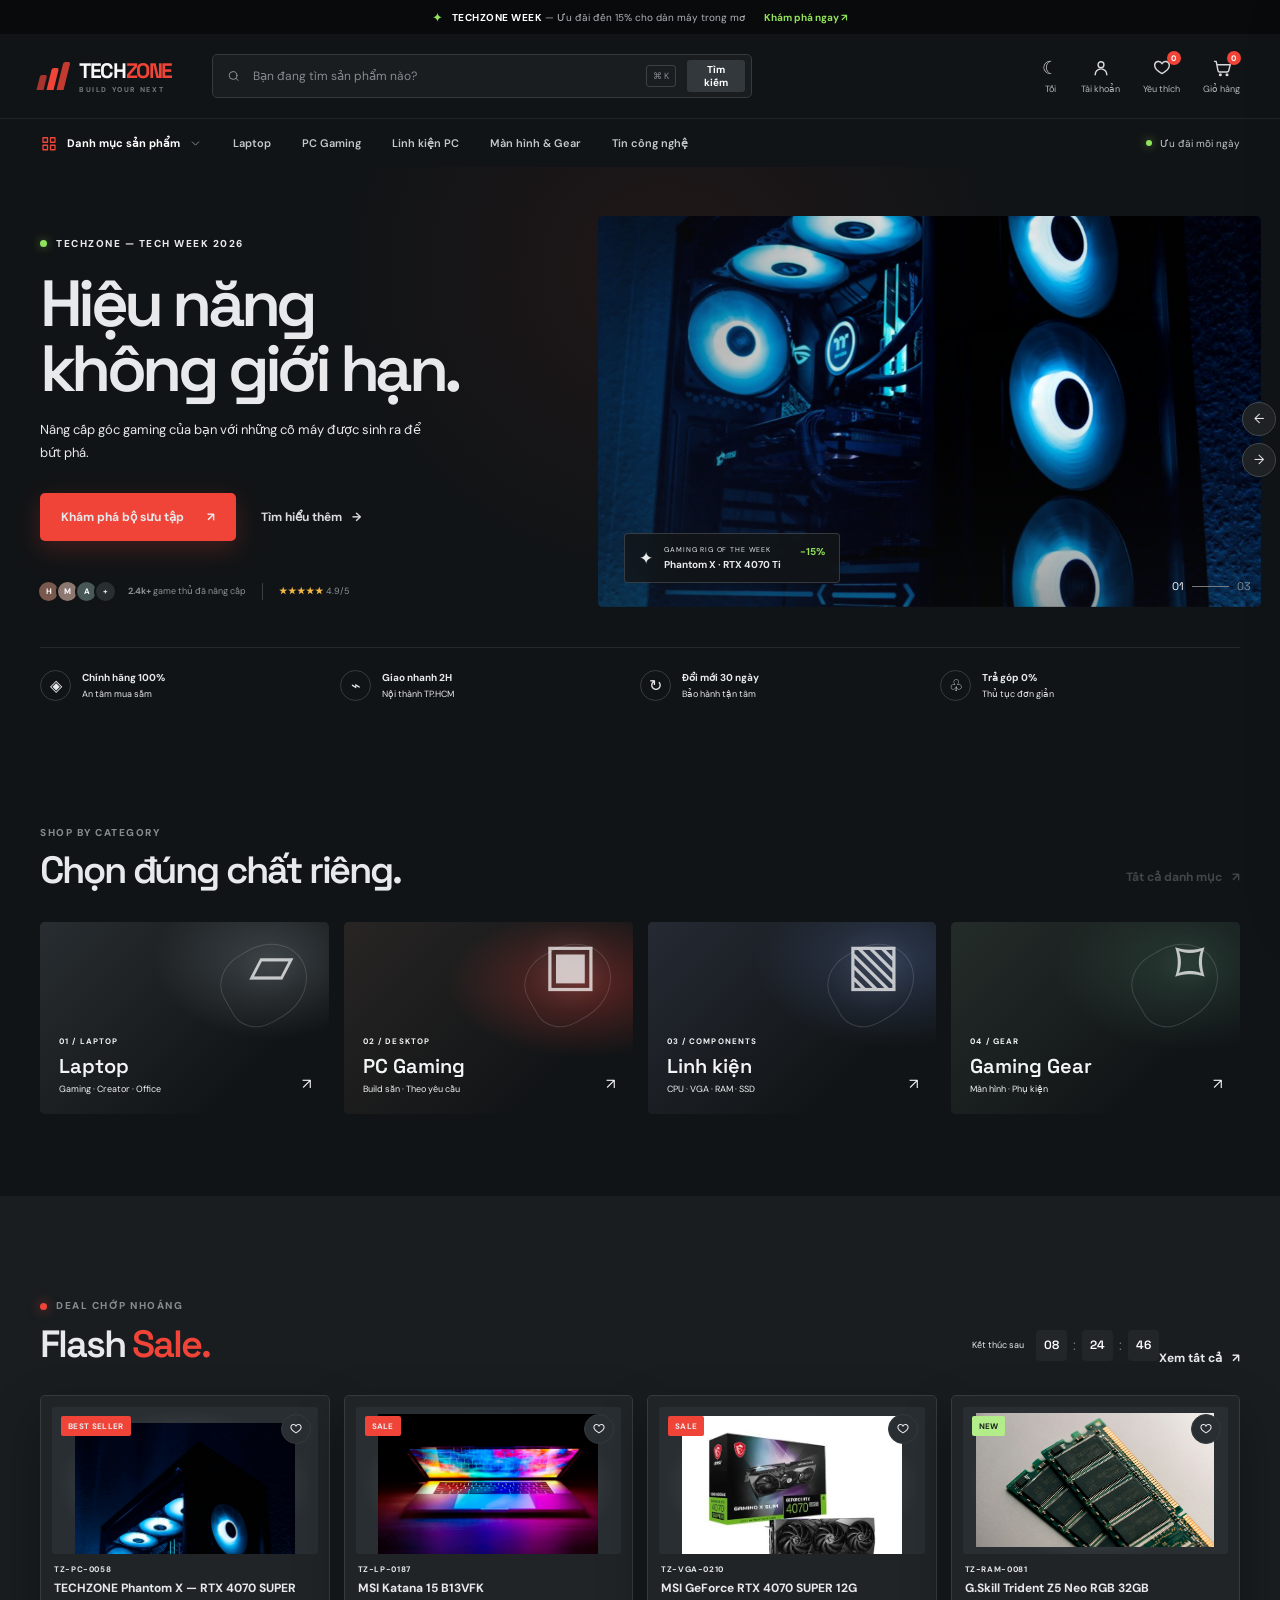
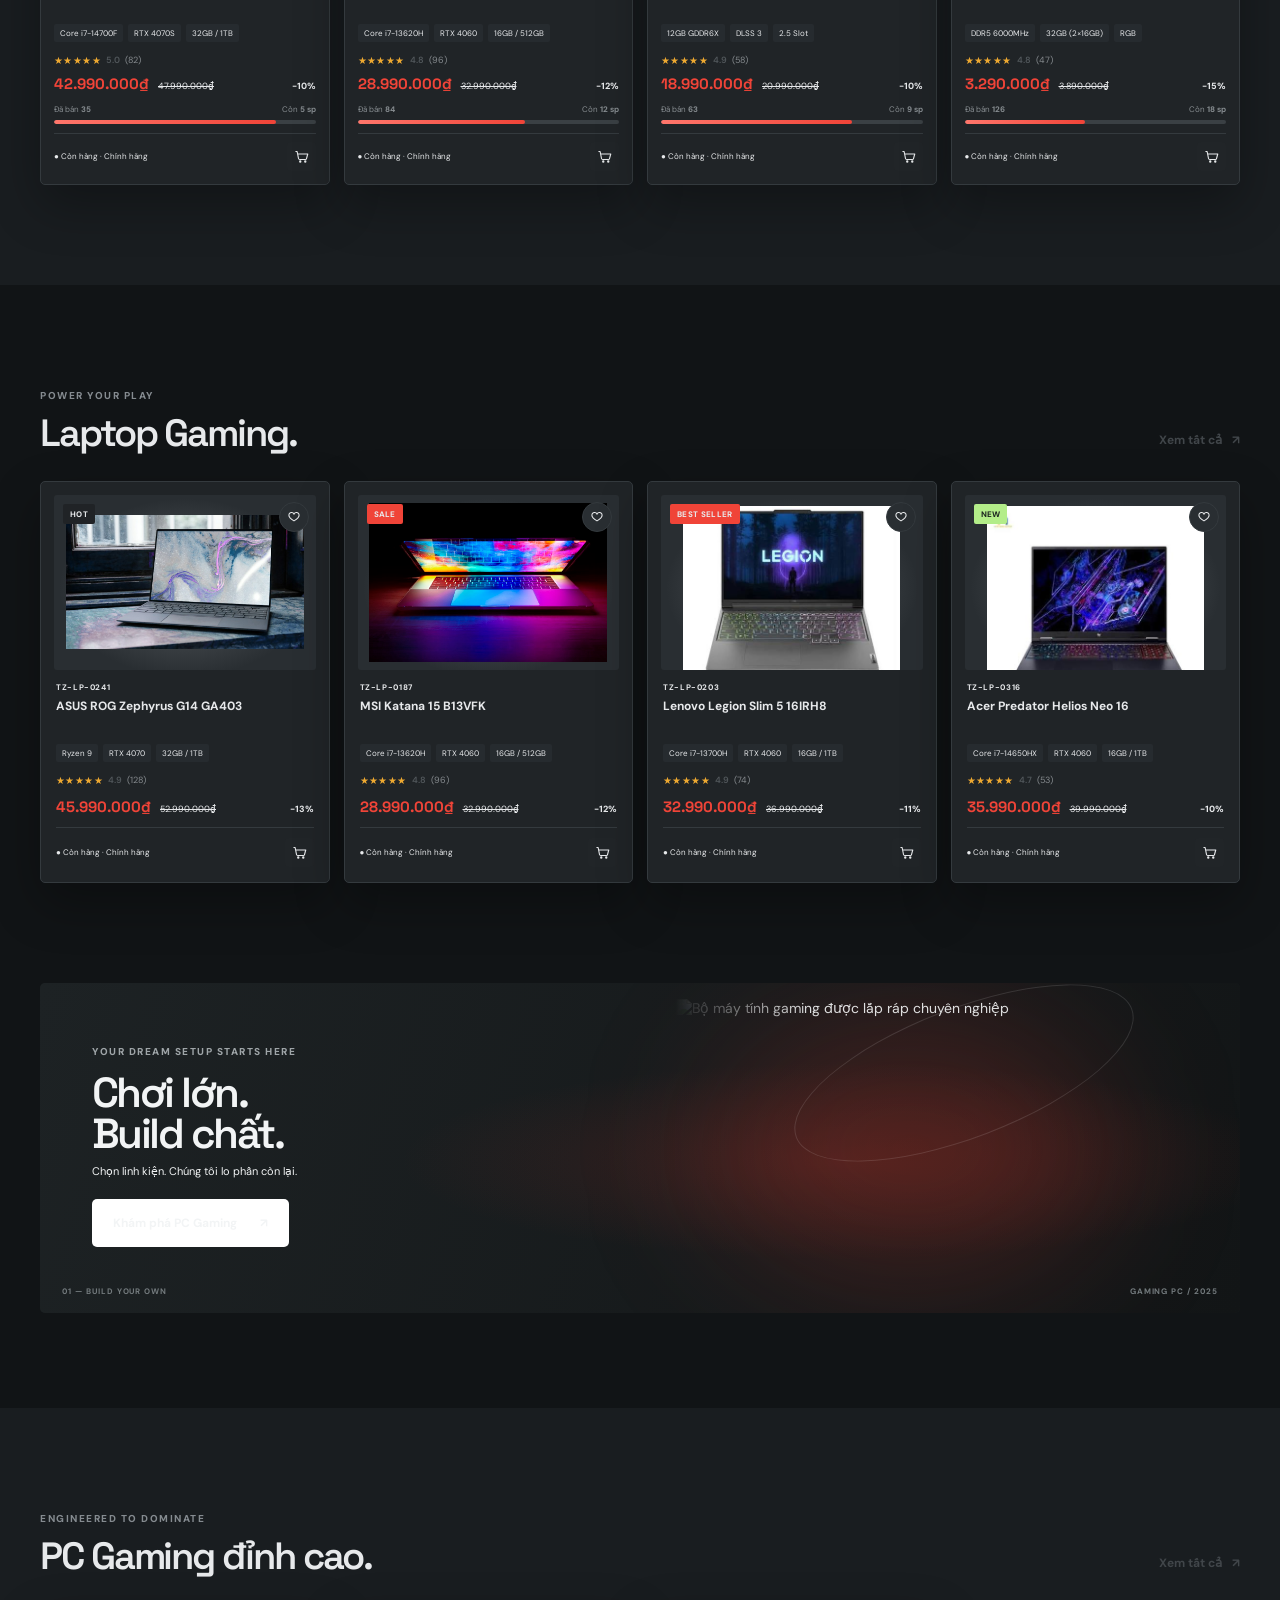
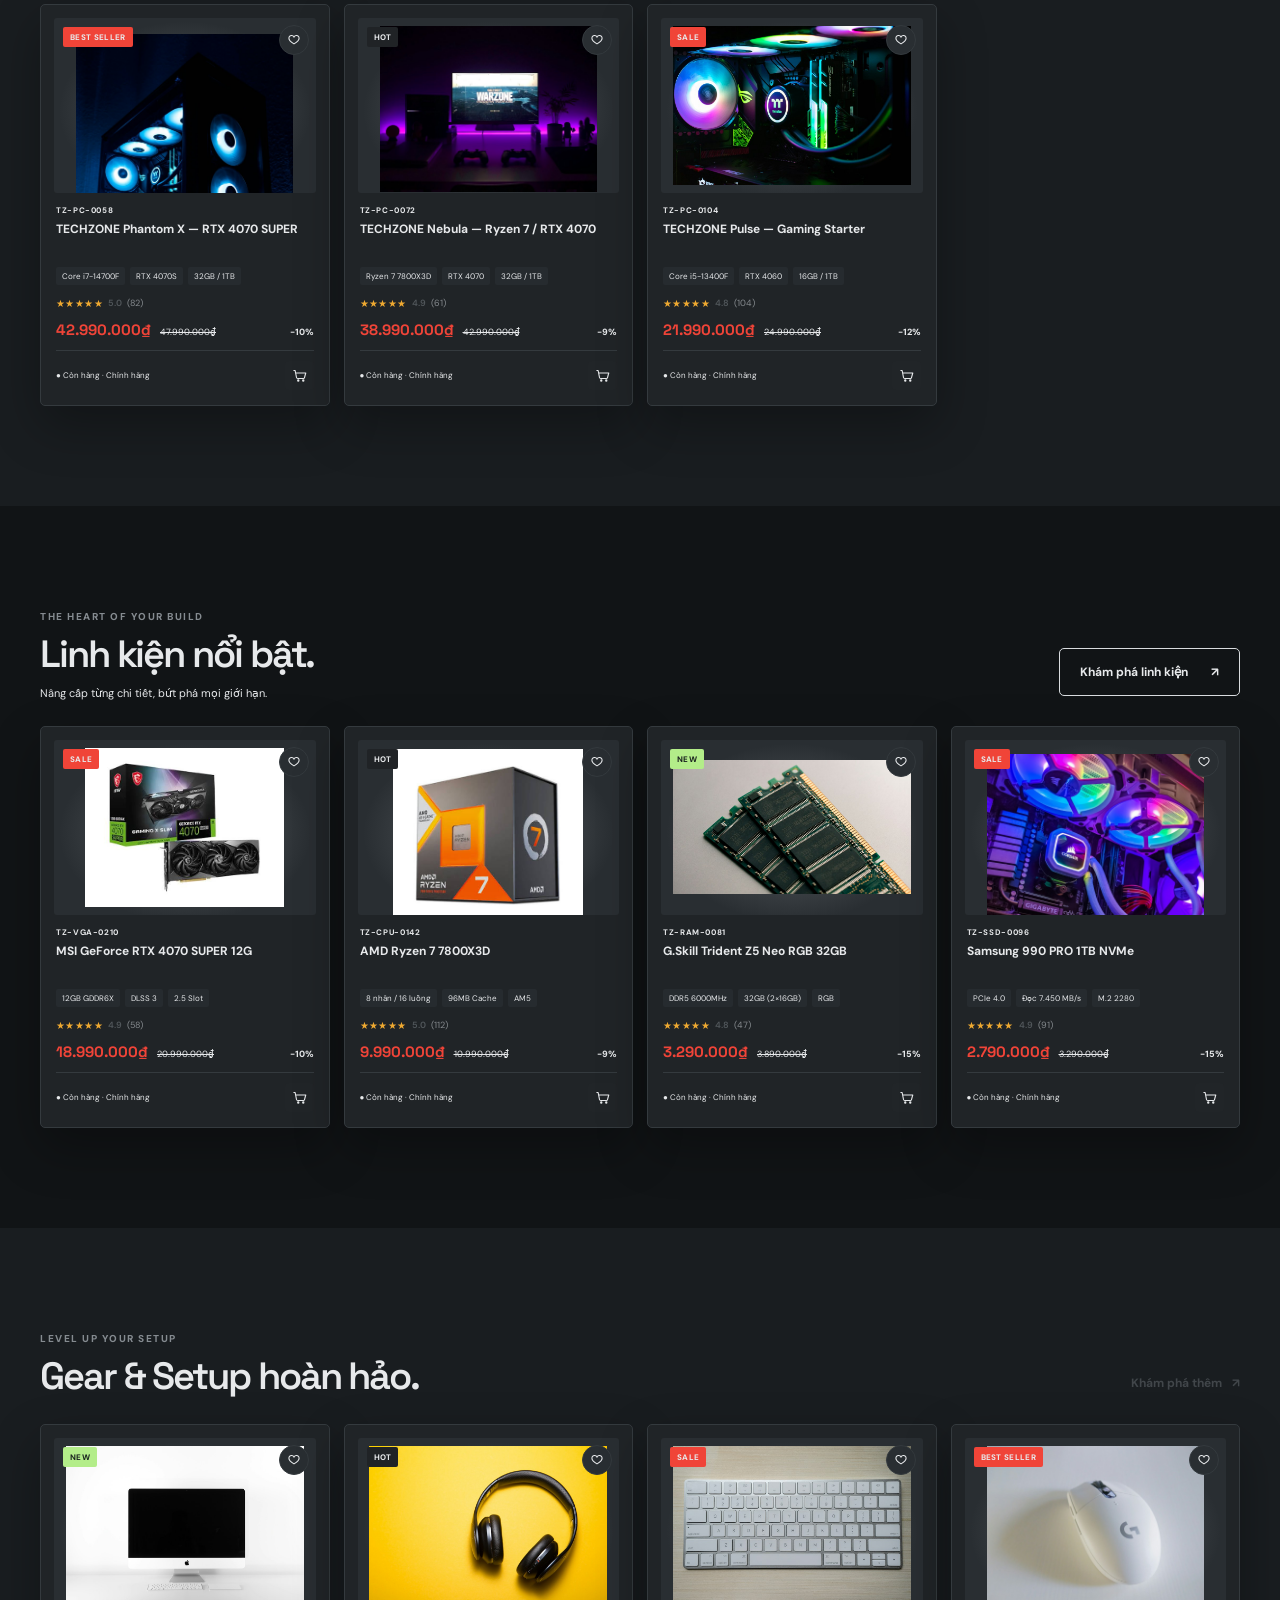
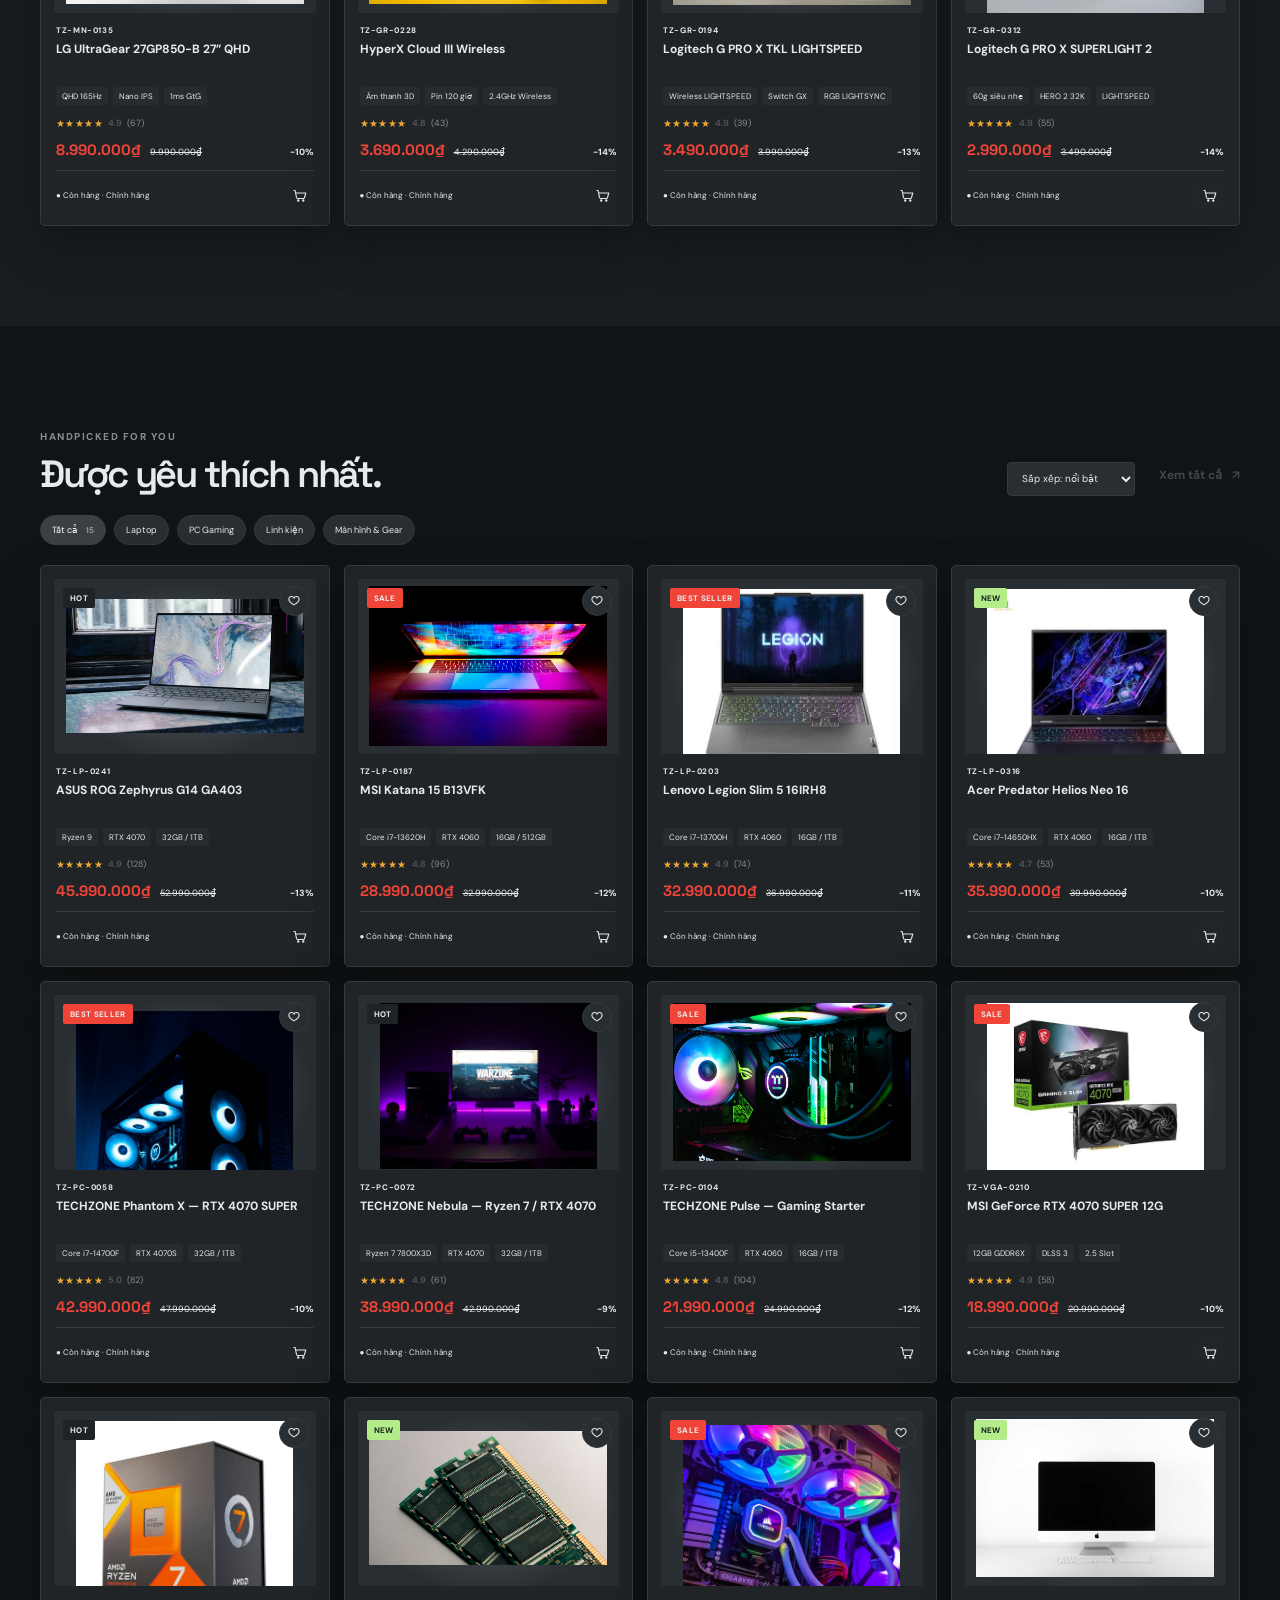
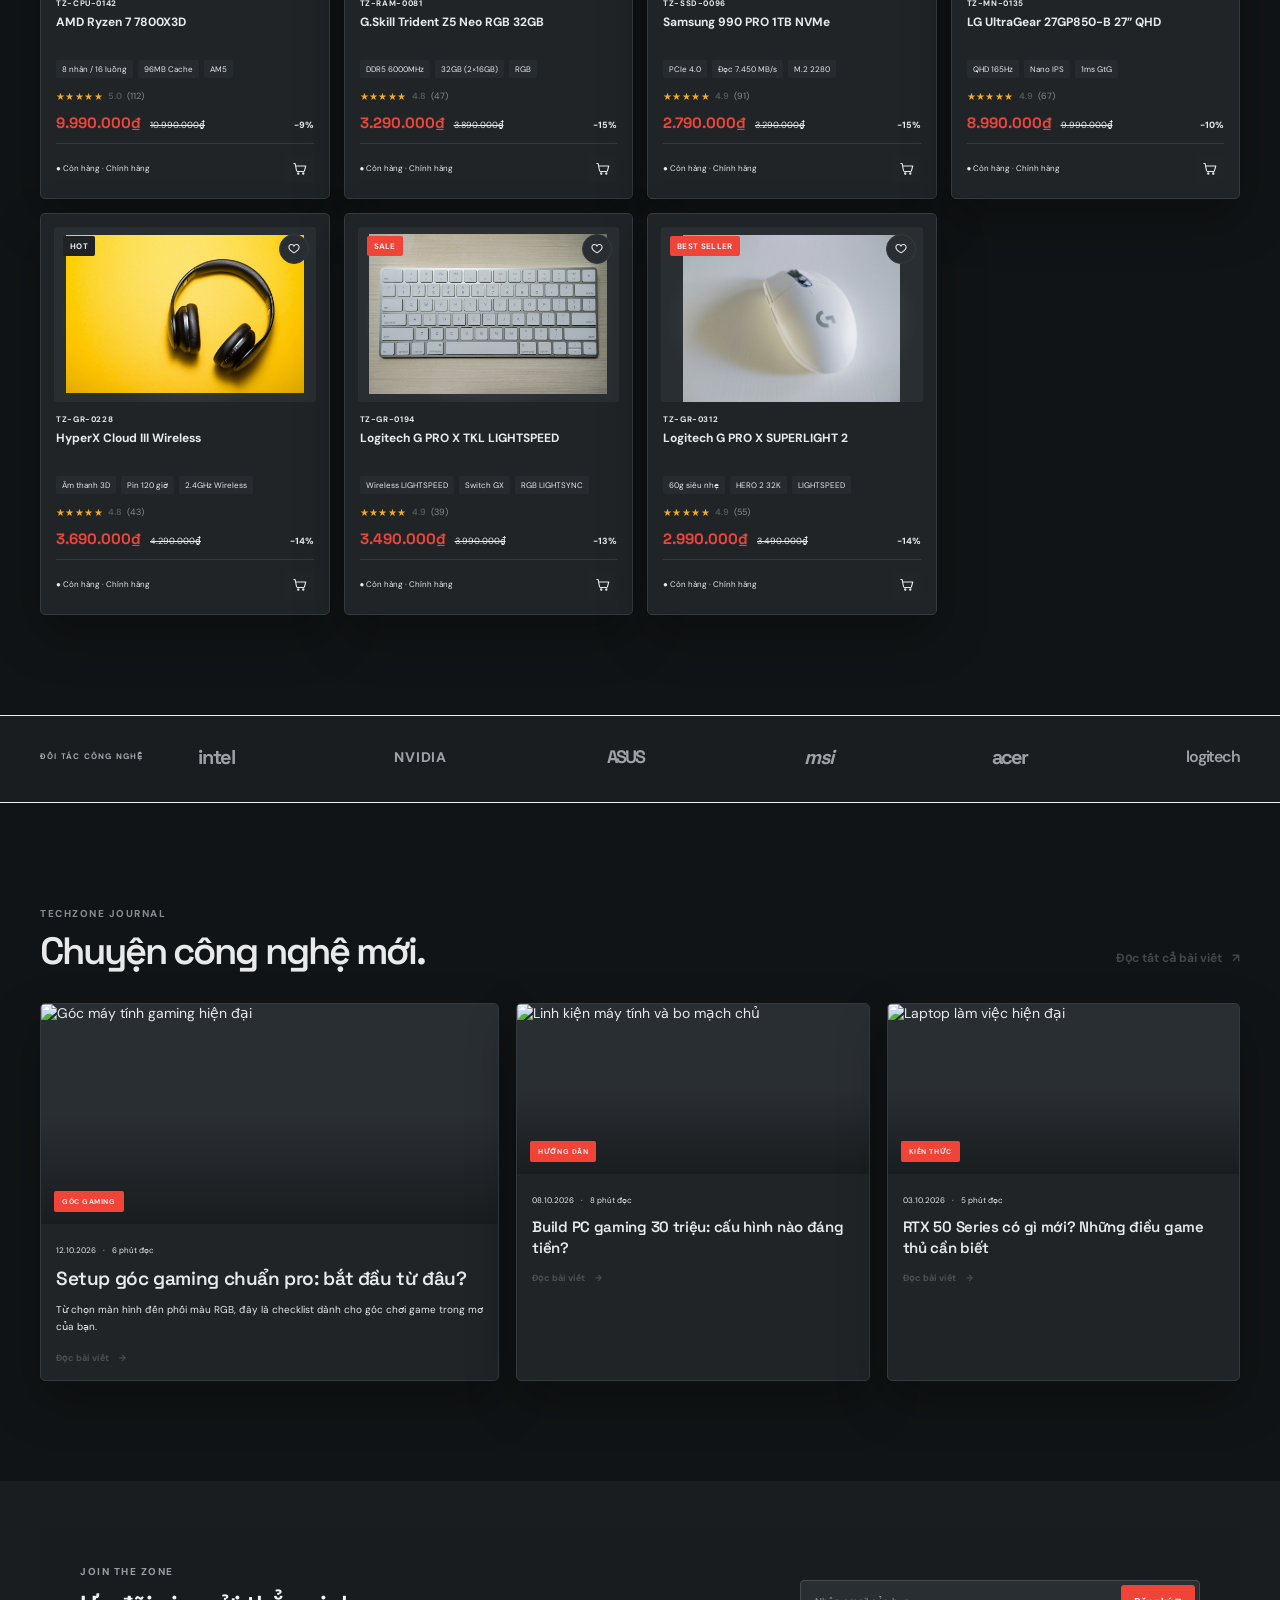
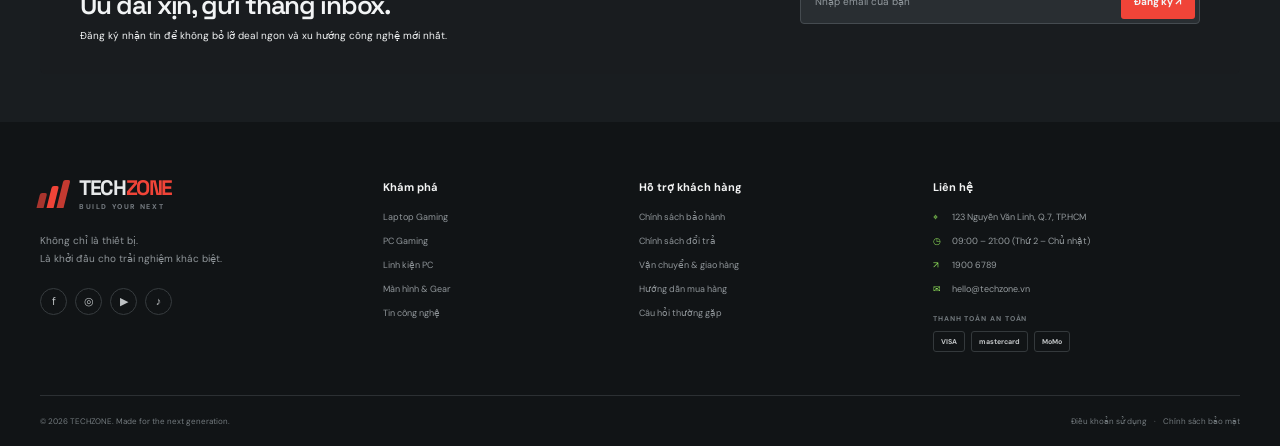
==== commit c5e444ac: "update" ====
--- a/index.html
+++ b/index.html
@@ -39,6 +39,10 @@
       </form>
 
       <div class="header-actions">
+        <button class="header-action theme-action" id="theme-toggle" type="button" aria-label="Chuyển sang giao diện sáng">
+          <span class="action-icon" aria-hidden="true">☀</span>
+          <span class="action-label">Tối</span>
+        </button>
         <button class="header-action account-action" type="button" aria-label="Tài khoản">
           <span class="action-icon"><svg viewBox="0 0 24 24"><circle cx="12" cy="8" r="3.5"/><path d="M5 20a7 7 0 0 1 14 0"/></svg></span>
           <span class="action-label">Tài khoản</span>
@@ -262,6 +266,21 @@
     <div class="comparison-dialog-header"><div><span class="eyebrow">COMPARE PRODUCTS</span><h2 id="comparison-title">So sánh sản phẩm</h2></div><button class="close-button" id="comparison-close" type="button" aria-label="Đóng">×</button></div>
     <div id="comparison-content"></div>
   </dialog>
+  <dialog class="checkout-dialog" id="checkout-dialog" aria-labelledby="checkout-title">
+    <div class="comparison-dialog-header"><div><span class="eyebrow">DELIVERY INFORMATION</span><h2 id="checkout-title">Thông tin giao hàng</h2></div><button class="close-button" id="checkout-close" type="button" aria-label="Đóng">×</button></div>
+    <p class="checkout-intro">Vui lòng cho TECHZONE biết người nhận và địa chỉ để giao đơn hàng đến nhà bạn.</p>
+    <form class="checkout-form" id="checkout-form">
+      <label for="delivery-name">Tên người nhận</label>
+      <input id="delivery-name" name="name" type="text" autocomplete="name" maxlength="100" placeholder="Nguyễn Văn A" required>
+      <label for="delivery-phone">Số điện thoại</label>
+      <input id="delivery-phone" name="phone" type="tel" autocomplete="tel" maxlength="20" placeholder="09xxxxxxxx" required>
+      <label for="delivery-address">Địa chỉ giao hàng</label>
+      <textarea id="delivery-address" name="address" autocomplete="street-address" maxlength="300" rows="3" placeholder="Số nhà, đường, phường/xã, quận/huyện, tỉnh/thành phố" required></textarea>
+      <p class="checkout-total">Tổng thanh toán <strong id="checkout-total">0₫</strong></p>
+      <p class="checkout-demo-note">Bản demo: thông tin chỉ dùng để hiển thị trên phiếu xác nhận trong trình duyệt này.</p>
+      <div class="checkout-actions"><button class="button button-outline" id="checkout-cancel" type="button">Quay lại</button><button class="button button-primary" type="submit">Xác nhận đặt hàng <span>→</span></button></div>
+    </form>
+  </dialog>
   <dialog class="receipt-dialog" id="receipt-dialog" aria-labelledby="receipt-title">
     <div class="receipt-actions"><span class="receipt-demo-label">BẢN DEMO · KHÔNG PHẢI CHỨNG TỪ THU TIỀN</span><div><button class="button button-outline" id="receipt-print" type="button">In / Lưu PDF</button><button class="close-button" id="receipt-close" type="button" aria-label="Đóng hóa đơn">×</button></div></div>
     <div id="receipt-content"></div>
--- a/css/style.css
+++ b/css/style.css
@@ -17,12 +17,136 @@
   --display: "Space Grotesk", "Segoe UI", Arial, sans-serif;
   --container: 1200px;
   --shadow: 0 20px 60px rgba(15, 20, 25, .09);
+  --bg: #ffffff;
+  --bg-alt: #f3f4f6;
+  --text: #202326;
+  --text-soft: #4d5661;
+  --panel-strong: #ffffff;
+  --panel-soft: #f5f6f7;
+  --card-border: rgba(17, 19, 21, .08);
+  --header-text: #f8f8f8;
+}
+
+body[data-theme="light"] {
+  color-scheme: light;
+  --bg: #f3f5f7;
+  --bg-alt: #edf1f4;
+  --text: #1b2126;
+  --text-soft: #4d5661;
+  --panel-strong: #ffffff;
+  --panel-soft: #f8f9fa;
+  --card-border: rgba(17, 19, 21, .08);
+  --header-text: #1b2126;
 }
 
 * { box-sizing: border-box; }
 html { scroll-behavior: smooth; scroll-padding-top: 100px; }
-body { margin: 0; color: #202326; background: #fff; font-family: var(--font); font-size: 14px; -webkit-font-smoothing: antialiased; }
+body { margin: 0; color: var(--text); background: var(--bg); font-family: var(--font); font-size: 14px; -webkit-font-smoothing: antialiased; }
 body, button, input, select { font-family: var(--font); }
+body[data-theme="light"] .site-header { background: #f8f9fa; color: var(--header-text); }
+body[data-theme="light"] .announcement { background: #0c1115; }
+body[data-theme="light"] .search-box { background: #fff; border-color: var(--card-border); }
+body[data-theme="light"] .search-box input { color: var(--text); }
+body[data-theme="light"] .search-box input::placeholder { color: #717a82; }
+body[data-theme="light"] .main-nav > a,
+body[data-theme="light"] .action-label,
+body[data-theme="light"] .nav-promo,
+body[data-theme="light"] .header-action,
+body[data-theme="light"] .category-card,
+body[data-theme="light"] .product-card,
+body[data-theme="light"] .news-card,
+body[data-theme="light"] .promo-banner,
+body[data-theme="light"] .feature-box,
+body[data-theme="light"] .comparison-table th,
+body[data-theme="light"] .comparison-table td,
+body[data-theme="light"] .receipt-dialog,
+body[data-theme="light"] .checkout-dialog,
+body[data-theme="light"] .quick-view,
+body[data-theme="light"] .comparison-dialog { color: var(--text); }
+body[data-theme="light"] .search-box kbd,
+body[data-theme="light"] .search-box button,
+body[data-theme="light"] .category-trigger,
+body[data-theme="light"] .category-card small,
+body[data-theme="light"] .product-card,
+body[data-theme="light"] .product-code,
+body[data-theme="light"] .news-card p,
+body[data-theme="light"] .news-card small,
+body[data-theme="light"] .promo-banner p,
+body[data-theme="light"] .review-form textarea,
+body[data-theme="light"] .review-form input,
+body[data-theme="light"] .review-form select,
+body[data-theme="light"] .checkout-form input,
+body[data-theme="light"] .checkout-form textarea,
+body[data-theme="light"] .receipt-meta span,
+body[data-theme="light"] .receipt-note,
+body[data-theme="light"] .receipt-table th,
+body[data-theme="light"] .receipt-table td { color: var(--text); }
+body[data-theme="light"] .category-card,
+body[data-theme="light"] .product-card,
+body[data-theme="light"] .news-card,
+body[data-theme="light"] .promo-banner,
+body[data-theme="light"] .comparison-dialog,
+body[data-theme="light"] .receipt-dialog,
+body[data-theme="light"] .quick-view,
+body[data-theme="light"] .checkout-dialog { background: var(--panel-strong); border-color: var(--card-border); box-shadow: var(--shadow); }
+body[data-theme="light"] .category-card,
+body[data-theme="light"] .product-card,
+body[data-theme="light"] .news-card,
+body[data-theme="light"] .promo-banner { border: 1px solid var(--card-border); }
+body[data-theme="light"] .section-heading h2,
+body[data-theme="light"] .component-heading h2,
+body[data-theme="light"] .section-heading h3,
+body[data-theme="light"] .hero-copy h1,
+body[data-theme="light"] .product-name,
+body[data-theme="light"] .news-card h3,
+body[data-theme="light"] .comparison-dialog h2,
+body[data-theme="light"] .receipt-heading h2,
+body[data-theme="light"] .checkout-dialog h2 { color: var(--text); }
+body[data-theme="light"] .main-nav > a,
+body[data-theme="light"] .nav-promo,
+body[data-theme="light"] .action-label,
+body[data-theme="light"] .filter-chip,
+body[data-theme="light"] .sort-control,
+body[data-theme="light"] .text-link,
+body[data-theme="light"] .announcement p,
+body[data-theme="light"] .announcement a,
+body[data-theme="light"] .footer-column a,
+body[data-theme="light"] .footer-contact a,
+body[data-theme="light"] .social-links a { color: var(--text-soft); }
+body[data-theme="light"] .announcement p strong { color: #fff; }
+body[data-theme="light"] .search-box button { background: #eceef1; color: var(--text); }
+body[data-theme="light"] .category-trigger { color: var(--text); }
+body[data-theme="light"] .mega-menu { background: #f6f8fa; border-color: rgba(17, 19, 21, .12); }
+body[data-theme="light"] .mega-menu > div:not(.mega-feature) a,
+body[data-theme="light"] .mega-feature strong,
+body[data-theme="light"] .hero-feature strong,
+body[data-theme="light"] .product-specs span,
+body[data-theme="light"] .news-card a,
+body[data-theme="light"] .customer-review,
+body[data-theme="light"] .brand-name,
+body[data-theme="light"] .feature-icon,
+body[data-theme="light"] .comparison-product-heading strong,
+body[data-theme="light"] .comparison-table tbody th,
+body[data-theme="light"] .receipt-meta strong,
+body[data-theme="light"] .receipt-table td strong { color: var(--text); }
+body[data-theme="light"] .hero-feature,
+body[data-theme="light"] .feature-icon,
+body[data-theme="light"] .footer-contact,
+body[data-theme="light"] .footer-column,
+body[data-theme="light"] .customer-review,
+body[data-theme="light"] .review-form,
+body[data-theme="light"] .checkout-form { background: transparent; }
+body[data-theme="light"] .filter-chip,
+body[data-theme="light"] .sort-control,
+body[data-theme="light"] .comparison-dialog,
+body[data-theme="light"] .receipt-dialog,
+body[data-theme="light"] .quick-view,
+body[data-theme="light"] .checkout-dialog { color: var(--text); }
+body[data-theme="light"] .feature-icon,
+body[data-theme="light"] .wish-button,
+body[data-theme="light"] .close-button,
+body[data-theme="light"] .receipt-close,
+body[data-theme="light"] .checkout-dialog .close-button { color: var(--text); }
 button, a, select { -webkit-tap-highlight-color: transparent; }
 button { color: inherit; }
 a { color: inherit; text-decoration: none; }
@@ -72,10 +196,12 @@
 .search-box button:hover { background: var(--red); }
 .header-actions { display: flex; align-items: center; gap: 23px; margin-left: auto; }
 .header-action { display: flex; flex-direction: column; align-items: center; gap: 5px; padding: 0; border: 0; color: #d6d8da; background: transparent; cursor: pointer; }
-.action-icon { position: relative; height: 21px; }
+.action-icon { position: relative; height: 21px; display: grid; place-items: center; font-size: 15px; line-height: 1; }
 .action-icon svg { width: 20px; height: 20px; }
 .action-label { color: #b4b8bb; font-size: 9px; white-space: nowrap; }
 .header-action:hover, .header-action:hover .action-label { color: #fff; }
+.theme-action .action-icon { font-size: 18px; }
+.theme-action.is-light .action-icon { color: #f4a52d; }
 .count-badge { position: absolute; top: -6px; right: -9px; min-width: 14px; height: 14px; display: grid; place-items: center; padding: 0 3px; border-radius: 20px; color: #fff; background: var(--red); font-size: 8px; font-style: normal; font-weight: 700; }
 .mobile-menu-toggle { display: none; }
 .nav-wrap { border-top: 1px solid rgba(255,255,255,.065); }
@@ -426,6 +552,21 @@
 .comparison-product-heading { display: grid; justify-items: start; gap: 9px; }
 .comparison-product-heading img { width: 90px; height: 64px; object-fit: contain; mix-blend-mode: multiply; }
 .comparison-product-heading strong { color: #30363a; }
+.checkout-dialog { position: fixed; inset: 50% auto auto 50%; width: min(500px, calc(100% - 28px)); max-width: unset; max-height: 90vh; overflow: auto; padding: 26px; border: 0; border-radius: 8px; color: #292e32; background: #fff; box-shadow: 0 28px 90px rgba(0,0,0,.3); transform: translate(-50%, -50%); }
+.checkout-dialog::backdrop { background: rgba(6,8,9,.68); backdrop-filter: blur(3px); }
+.checkout-dialog .comparison-dialog-header { margin-bottom: 12px; }
+.checkout-dialog .comparison-dialog-header h2 { margin: 6px 0 0; font: 600 23px var(--display); letter-spacing: -.04em; }
+.checkout-intro { margin: 0 0 20px; color: #737a7f; font-size: 11px; line-height: 1.6; }
+.checkout-form { display: grid; gap: 8px; }
+.checkout-form label { margin-top: 4px; color: #555c61; font-size: 10px; font-weight: 700; }
+.checkout-form input, .checkout-form textarea { width: 100%; padding: 10px 11px; border: 1px solid #e1e4e6; border-radius: 4px; outline: 0; color: #303639; background: #fff; font: 11px/1.5 var(--font); }
+.checkout-form textarea { resize: vertical; }
+.checkout-form input:focus, .checkout-form textarea:focus { border-color: var(--red); box-shadow: 0 0 0 2px rgba(240,68,56,.1); }
+.checkout-total { display: flex; justify-content: space-between; gap: 12px; margin: 12px 0 0; padding-top: 14px; border-top: 1px solid #e7e9ea; font-size: 11px; }
+.checkout-total strong { color: var(--red); font: 700 16px var(--display); }
+.checkout-demo-note { margin: 0; color: #8a9094; font-size: 9px; line-height: 1.5; }
+.checkout-actions { display: flex; justify-content: flex-end; gap: 9px; margin-top: 8px; }
+.checkout-actions .button { min-height: 40px; gap: 9px; padding-inline: 13px; font-size: 10px; }
 .receipt-dialog { position: fixed; inset: 50% auto auto 50%; width: min(800px, calc(100% - 28px)); max-width: unset; max-height: 90vh; overflow: auto; padding: 28px; border: 0; border-radius: 8px; color: #292e32; background: #fff; box-shadow: 0 28px 90px rgba(0,0,0,.3); transform: translate(-50%, -50%); }
 .receipt-dialog::backdrop { background: rgba(6,8,9,.68); backdrop-filter: blur(3px); }
 .receipt-actions { display: flex; align-items: center; justify-content: space-between; gap: 12px; margin-bottom: 24px; }
@@ -478,6 +619,229 @@
 @keyframes heroReveal { from { opacity: .6; transform: scale(1.035); } to { opacity: 1; transform: scale(1); } }
 @keyframes toastIn { from { opacity: 0; transform: translateY(10px); } to { opacity: 1; transform: translateY(0); } }
 @keyframes toastOut { to { opacity: 0; transform: translateY(8px); } }
+
+body[data-theme="dark"] {
+  color-scheme: dark;
+  --bg: #111416;
+  --bg-alt: #191d20;
+  --text: #e7e9eb;
+  --text-soft: #a9afb3;
+  --panel-strong: #202427;
+  --panel-soft: #262b2f;
+  --card-border: #343a3e;
+  --line-light: #343a3e;
+  --shadow: 0 20px 50px rgba(0, 0, 0, .3);
+}
+
+body[data-theme="dark"] main,
+body[data-theme="dark"] main > section {
+  color: var(--text);
+  background-color: var(--bg);
+}
+
+body[data-theme="dark"] .flash-section,
+body[data-theme="dark"] .pc-section,
+body[data-theme="dark"] .brands-section,
+body[data-theme="dark"] .newsletter-section {
+  background-color: var(--bg-alt);
+}
+
+body[data-theme="dark"] main :where(h1, h2, h3, h4, p, a, span, strong, small, time, button, label) {
+  color: inherit;
+}
+
+body[data-theme="dark"] .hero-section,
+body[data-theme="dark"] .site-header,
+body[data-theme="dark"] .site-footer {
+  background-color: #111416;
+}
+
+body[data-theme="dark"] .category-card,
+body[data-theme="dark"] .promo-banner,
+body[data-theme="dark"] .newsletter-inner {
+  color: #f2f4f5;
+}
+
+body[data-theme="dark"] .product-card,
+body[data-theme="dark"] .news-card,
+body[data-theme="dark"] .quick-view,
+body[data-theme="dark"] .comparison-dialog,
+body[data-theme="dark"] .checkout-dialog,
+body[data-theme="dark"] .receipt-dialog,
+body[data-theme="dark"] .cart-drawer,
+body[data-theme="dark"] .comparison-tray {
+  color: var(--text);
+  border-color: var(--card-border);
+  background-color: var(--panel-strong);
+  box-shadow: var(--shadow);
+}
+
+body[data-theme="dark"] .product-media,
+body[data-theme="dark"] .quick-view-image,
+body[data-theme="dark"] .news-image,
+body[data-theme="dark"] .cart-line-image {
+  background-color: #292e32;
+}
+
+body[data-theme="dark"] .product-media img,
+body[data-theme="dark"] .quick-view-image img,
+body[data-theme="dark"] .cart-line-image img,
+body[data-theme="dark"] .comparison-product-heading img {
+  mix-blend-mode: multiply;
+}
+
+body[data-theme="dark"] .product-specs span,
+body[data-theme="dark"] .comparison-chip,
+body[data-theme="dark"] .comparison-table thead th,
+body[data-theme="dark"] .comparison-table tbody th,
+body[data-theme="dark"] .receipt-table th {
+  color: var(--text);
+  background-color: var(--panel-soft);
+}
+
+body[data-theme="dark"] .product-card-bottom,
+body[data-theme="dark"] .customer-reviews,
+body[data-theme="dark"] .customer-review,
+body[data-theme="dark"] .comparison-table th,
+body[data-theme="dark"] .comparison-table td,
+body[data-theme="dark"] .receipt-table td {
+  border-color: var(--card-border);
+}
+
+body[data-theme="dark"] .stock-progress {
+  background-color: #3a4044;
+}
+
+body[data-theme="dark"] .filter-chip,
+body[data-theme="dark"] .sort-select,
+body[data-theme="dark"] .sort-control,
+body[data-theme="dark"] .review-form input,
+body[data-theme="dark"] .review-form select,
+body[data-theme="dark"] .review-form textarea,
+body[data-theme="dark"] .checkout-form input,
+body[data-theme="dark"] .checkout-form textarea,
+body[data-theme="dark"] .close-button,
+body[data-theme="dark"] .wish-button {
+  color: var(--text);
+  border-color: var(--card-border);
+  background-color: #292e32;
+}
+
+body[data-theme="dark"] .filter-chip:hover,
+body[data-theme="dark"] .filter-chip.active,
+body[data-theme="dark"] .close-button:hover {
+  color: #fff;
+  background-color: #3a4044;
+  border-color: #3a4044;
+}
+
+body[data-theme="dark"] .newsletter-form {
+  border-color: #454b50;
+  background-color: #292e32;
+}
+
+body[data-theme="dark"] .newsletter-form input,
+body[data-theme="dark"] .search-box input,
+body[data-theme="dark"] .review-form input,
+body[data-theme="dark"] .review-form textarea,
+body[data-theme="dark"] .checkout-form input,
+body[data-theme="dark"] .checkout-form textarea {
+  color: var(--text);
+}
+
+body[data-theme="dark"] .newsletter-form input::placeholder,
+body[data-theme="dark"] .review-form input::placeholder,
+body[data-theme="dark"] .checkout-form input::placeholder,
+body[data-theme="dark"] .checkout-form textarea::placeholder {
+  color: #92999e;
+}
+
+body[data-theme="dark"] .cart-summary > div,
+body[data-theme="dark"] .drawer-header,
+body[data-theme="dark"] .cart-line,
+body[data-theme="dark"] .cart-summary,
+body[data-theme="dark"] .receipt-totals > div,
+body[data-theme="dark"] .receipt-note {
+  border-color: var(--card-border);
+}
+
+body[data-theme="dark"] .customer-review {
+  background-color: var(--panel-soft);
+}
+
+body[data-theme="dark"] .receipt-status,
+body[data-theme="dark"] .receipt-table th {
+  background-color: var(--panel-soft);
+}
+
+body[data-theme="dark"] .receipt-status {
+  background-color: #302819;
+}
+
+body[data-theme="dark"] .receipt-status strong {
+  color: #f2c875;
+}
+
+body[data-theme="dark"] .receipt-status span,
+body[data-theme="dark"] .receipt-meta span,
+body[data-theme="dark"] .receipt-totals span,
+body[data-theme="dark"] .receipt-note,
+body[data-theme="dark"] .receipt-table th,
+body[data-theme="dark"] .receipt-table td,
+body[data-theme="dark"] .receipt-meta strong,
+body[data-theme="dark"] .receipt-totals strong,
+body[data-theme="dark"] .receipt-heading h2 {
+  color: var(--text);
+}
+
+body[data-theme="dark"] .receipt-grand-total strong,
+body[data-theme="dark"] .current-price {
+  color: var(--red);
+}
+
+body[data-theme="dark"] .cart-summary > div strong,
+body[data-theme="dark"] .cart-line-info strong,
+body[data-theme="dark"] .drawer-header h2 {
+  color: var(--text);
+}
+
+body[data-theme="dark"] .quick-view-details h2,
+body[data-theme="dark"] .customer-reviews-heading h3,
+body[data-theme="dark"] .comparison-dialog-header h2,
+body[data-theme="dark"] .checkout-dialog .comparison-dialog-header h2,
+body[data-theme="dark"] .receipt-brand {
+  color: var(--text);
+}
+
+body[data-theme="dark"] .checkout-intro,
+body[data-theme="dark"] .checkout-form label,
+body[data-theme="dark"] .checkout-demo-note,
+body[data-theme="dark"] .checkout-total {
+  color: var(--text-soft);
+}
+
+body[data-theme="dark"] .checkout-total strong {
+  color: var(--red);
+}
+
+body[data-theme="dark"] .quick-view-highlights li,
+body[data-theme="dark"] .quick-view-details > p,
+body[data-theme="dark"] .customer-review-heading,
+body[data-theme="dark"] .customer-review > p {
+  color: var(--text-soft);
+}
+
+body[data-theme="dark"] .quick-view-details .product-specs span {
+  color: var(--text);
+  border-color: var(--card-border);
+  background-color: var(--panel-soft);
+}
+
+body[data-theme="dark"] .comparison-table td,
+body[data-theme="dark"] .comparison-table tbody th,
+body[data-theme="dark"] .comparison-product-heading strong {
+  color: var(--text);
+}
 @media (prefers-reduced-motion: reduce) {
   *, *:before, *:after { scroll-behavior: auto !important; animation-duration: .01ms !important; animation-iteration-count: 1 !important; transition-duration: .01ms !important; }
 }
